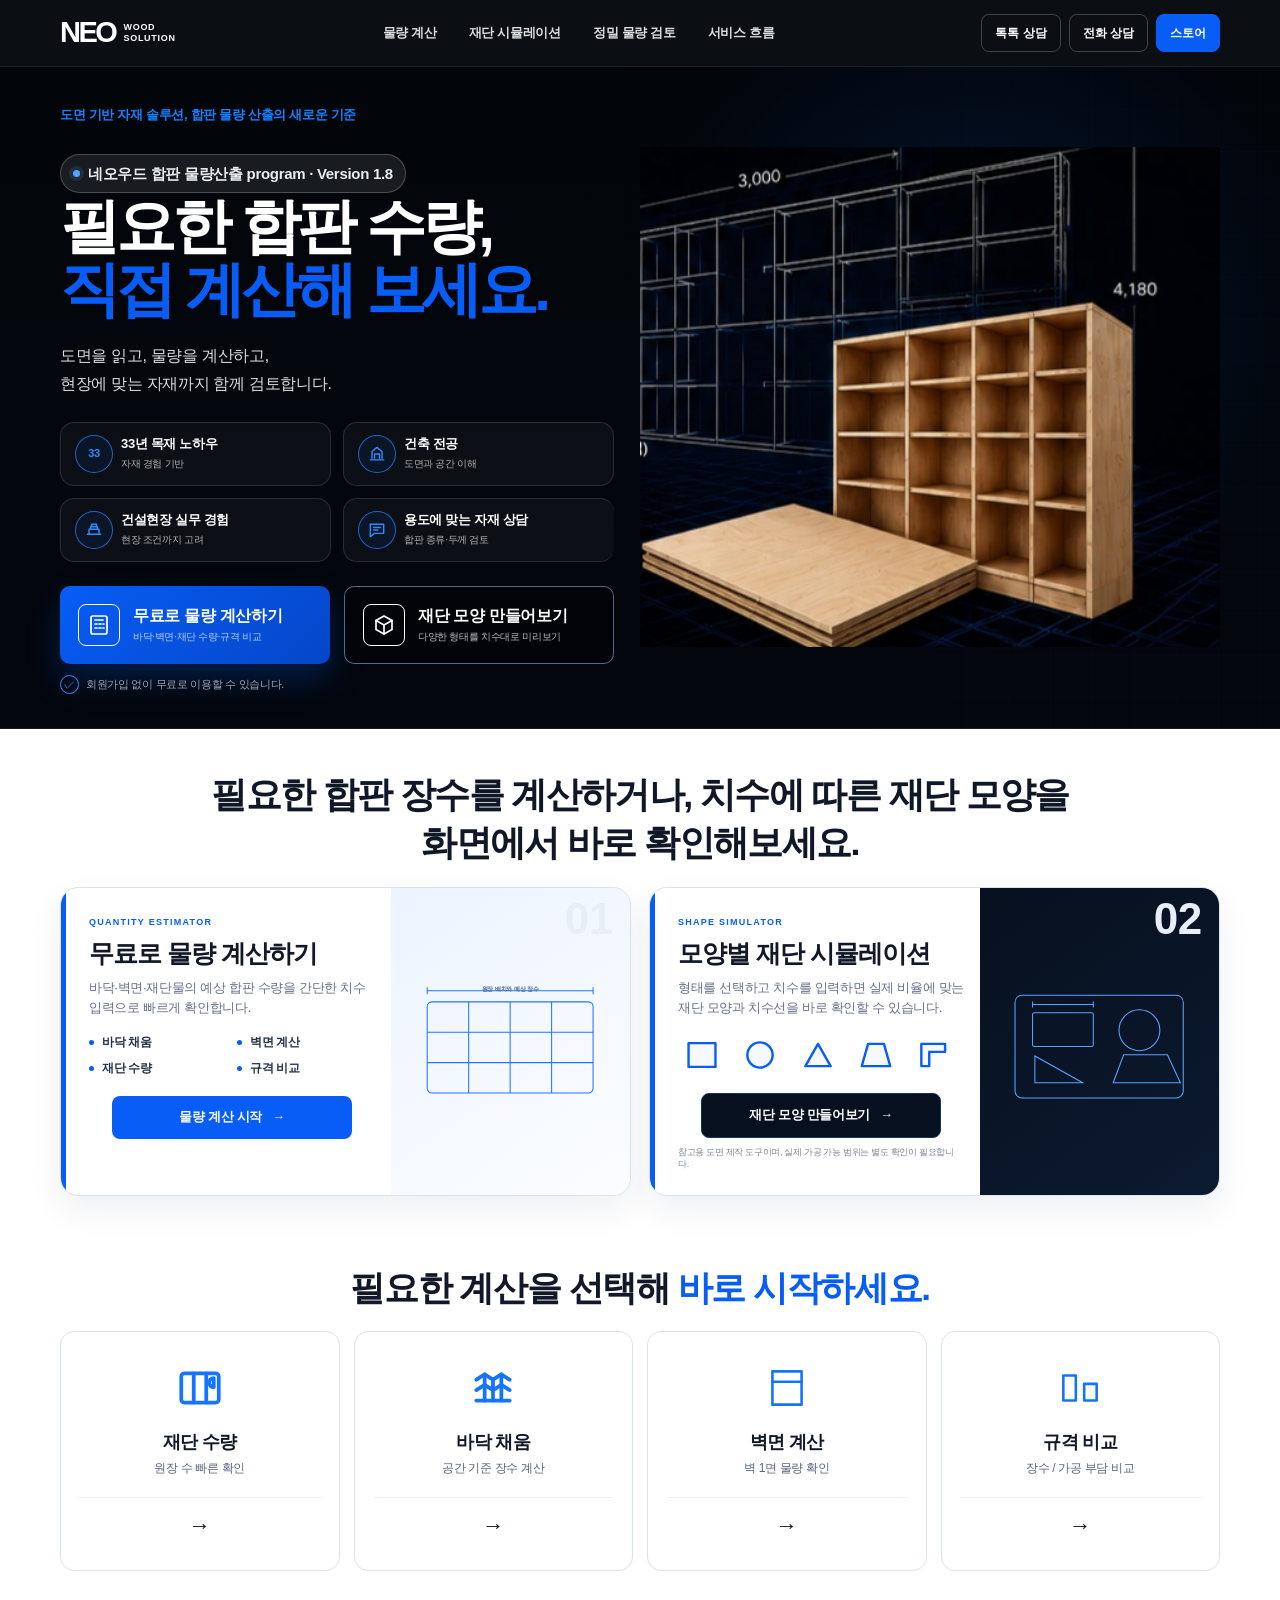
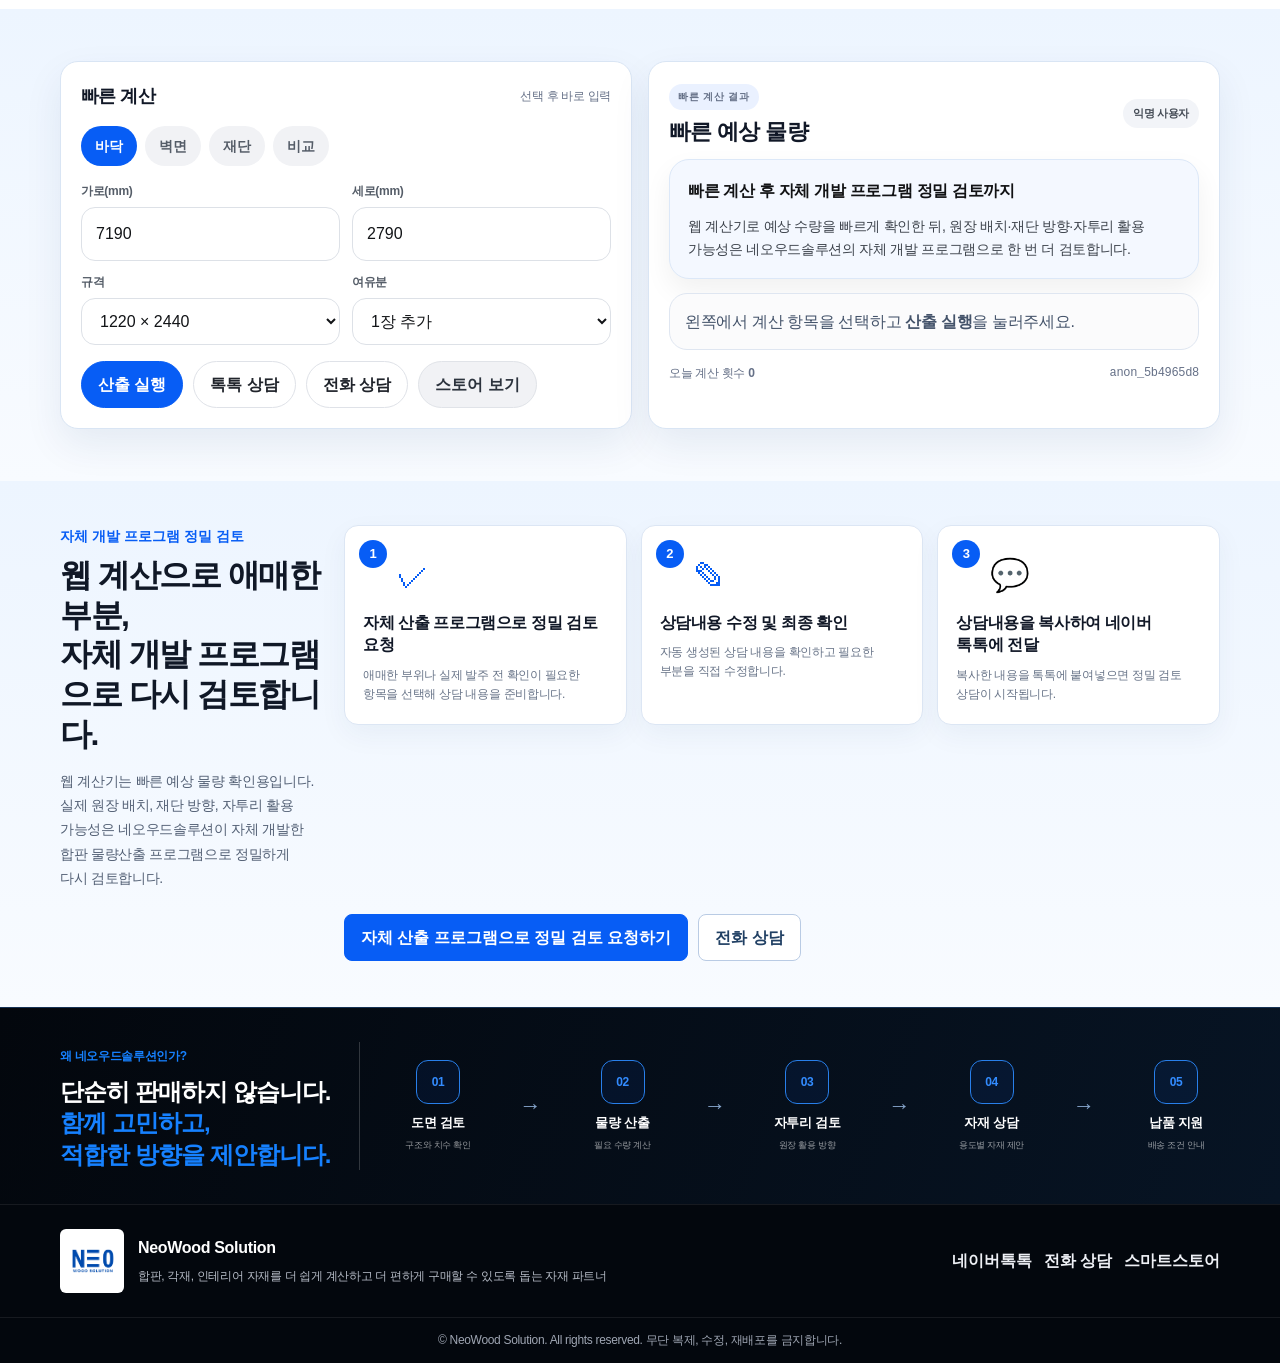
==== index.html @ 31dd9bdb "260803 09:10" ====
<!doctype html>
<html lang="ko">
<head>
  <meta charset="UTF-8" />
  <meta name="viewport" content="width=device-width, initial-scale=1.0" />
  <title>네오우드솔루션 | 합판 물량 산출기</title>
  <meta name="description" content="바닥 채움, 벽면 계산, 재단 수량, 규격 비교까지 빠르게 확인할 수 있는 네오우드솔루션 합판 물량 산출기" />
  <link rel="stylesheet" href="./styles.css" />

  <style id="neowood-text-logo-style">
    /* Header logo: image-free, crisp text wordmark */
    .site-header .brand-text-logo{
      display:inline-flex;
      align-items:center;
      gap:8px;
      flex:0 0 auto;
      min-width:max-content;
      padding:0 !important;
      border:0 !important;
      border-radius:0 !important;
      background:transparent !important;
      color:#fff;
      line-height:1;
    }
    .site-header .brand-neo{
      display:block;
      color:#fff;
      font-family:Inter,"Arial Black","Helvetica Neue",Arial,sans-serif;
      font-size:29px;
      font-weight:900;
      line-height:.88;
      letter-spacing:-.085em;
      white-space:nowrap;
    }
    .site-header .brand-words{
      display:flex;
      flex-direction:column;
      justify-content:center;
      gap:2px;
      color:#fff;
      font-family:Inter,"Helvetica Neue",Arial,sans-serif;
      font-size:9px;
      font-weight:800;
      line-height:1;
      letter-spacing:.08em;
      white-space:nowrap;
    }
    @media (max-width:760px){
      .site-header .brand-text-logo{gap:6px}
      .site-header .brand-neo{font-size:25px}
      .site-header .brand-words{font-size:7.5px;gap:2px;letter-spacing:.06em}
    }
    @media (max-width:390px){
      .site-header .brand-neo{font-size:23px}
      .site-header .brand-words{font-size:7px}
    }
  </style>
</head>
<body class="home-page">
  <header class="site-header">
    <div class="shell header-inner">
      <a class="brand-link brand-text-logo" href="#top" aria-label="네오우드솔루션">
        <span class="brand-neo" aria-hidden="true">NEO</span>
        <span class="brand-words" aria-hidden="true">
          <span>WOOD</span>
          <span>SOLUTION</span>
        </span>
      </a>

      <nav class="main-nav">
        <a href="#modes">물량 계산</a>
        <a href="./simulator.html">재단 시뮬레이션</a>
        <a href="#premium">정밀 물량 검토</a>
        <a href="#neowood-process">서비스 흐름</a>
      </nav>

      <div class="header-actions">
        <button class="btn btn-line" id="heroConsultBtn" type="button">톡톡 상담</button>
        <button class="btn btn-line" id="heroPhoneBtn" type="button">전화 상담</button>
        <button class="btn btn-fill" id="heroStoreBtn" type="button">스토어</button>
      </div>
    </div>
  </header>

  <main id="top">
    <section class="hero hero-renewal" aria-labelledby="heroTitle">
      <div class="shell hero-renewal-grid">
        <div class="hero-renewal-copy">
          <div class="hero-renewal-eyebrow">도면 기반 자재 솔루션, 합판 물량 산출의 새로운 기준</div>
          <h1 id="heroTitle">필요한 합판 수량,<br><span>직접 계산해 보세요.</span></h1>
          <p class="hero-renewal-desc">
            도면을 읽고, 물량을 계산하고,<br>
            현장에 맞는 자재까지 함께 검토합니다.
          </p>

          <div class="hero-proof-grid" aria-label="네오우드솔루션 전문성">
            <div class="hero-proof-item">
              <span class="hero-proof-icon" aria-hidden="true">33</span>
              <div><strong>33년 목재 노하우</strong><small>자재 경험 기반</small></div>
            </div>
            <div class="hero-proof-item">
              <span class="hero-proof-icon" aria-hidden="true">
                <svg viewBox="0 0 24 24" class="icon"><path d="M4 19h16M6 17V9l6-5 6 5v8M9 17v-5h6v5"/></svg>
              </span>
              <div><strong>건축 전공</strong><small>도면과 공간 이해</small></div>
            </div>
            <div class="hero-proof-item">
              <span class="hero-proof-icon" aria-hidden="true">
                <svg viewBox="0 0 24 24" class="icon"><path d="M4 17h16M6 17v-6h12v6M8 11V8h8v3M9 8V5h6v3"/></svg>
              </span>
              <div><strong>건설현장 실무 경험</strong><small>현장 조건까지 고려</small></div>
            </div>
            <div class="hero-proof-item">
              <span class="hero-proof-icon" aria-hidden="true">
                <svg viewBox="0 0 24 24" class="icon"><path d="M4 5h16v11H9l-5 4z"/><path d="M8 9h8M8 12h5"/></svg>
              </span>
              <div><strong>용도에 맞는 자재 상담</strong><small>합판 종류·두께 검토</small></div>
            </div>
          </div>

          <div class="hero-renewal-actions" aria-label="주요 서비스 바로가기">
            <a class="hero-tool-button hero-tool-button-primary" href="#modes">
              <span class="hero-tool-button-icon" aria-hidden="true">
                <svg viewBox="0 0 24 24" class="icon"><rect x="4" y="3" width="16" height="18" rx="2"/><path d="M8 7h8M8 11h2M12 11h2M16 11h1M8 15h2M12 15h2M16 15h1"/></svg>
              </span>
              <span><strong>무료로 물량 계산하기</strong><small>바닥·벽면·재단 수량·규격 비교</small></span>
            </a>
            <a class="hero-tool-button hero-tool-button-secondary" href="./simulator.html">
              <span class="hero-tool-button-icon" aria-hidden="true">
                <svg viewBox="0 0 24 24" class="icon"><path d="M12 3l8 4.5v9L12 21l-8-4.5v-9z"/><path d="M4 7.5l8 4.5 8-4.5M12 12v9"/></svg>
              </span>
              <span><strong>재단 모양 만들어보기</strong><small>다양한 형태를 치수대로 미리보기</small></span>
            </a>
          </div>
          <p class="hero-free-note">회원가입 없이 무료로 이용할 수 있습니다.</p>
        </div>

        <div class="hero-renewal-visual" aria-label="도면과 합판 자재를 표현한 비주얼">
          <img class="hero-showcase-image" src="./hero-blueprint-visual.webp" alt="수납장 도면, 합판 원장과 완성 목재 가구 이미지" />
        </div>
      </div>
    </section>

    <section id="service-entry" class="section tool-choice-section" aria-labelledby="toolChoiceTitle">
      <div class="shell">
        <div class="section-head center tool-choice-heading">
          <div class="eyebrow">START HERE</div>
          <h2 id="toolChoiceTitle">필요한 합판 장수를 계산하거나, 치수에 따른 재단 모양을 화면에서 바로 확인해보세요.</h2>
        </div>

        <div class="tool-choice-grid">
          <article class="tool-choice-card tool-choice-quantity">
            <div class="tool-choice-number">01</div>
            <div class="tool-choice-content">
              <div class="tool-choice-label">QUANTITY ESTIMATOR</div>
              <h3>무료로 물량 계산하기</h3>
              <p>바닥·벽면·재단물의 예상 합판 수량을 간단한 치수 입력으로 빠르게 확인합니다.</p>
              <div class="tool-feature-grid" aria-label="물량 계산 기능">
                <span>바닥 채움</span><span>벽면 계산</span><span>재단 수량</span><span>규격 비교</span>
              </div>
              <a class="tool-choice-link tool-choice-link-primary" href="#modes">물량 계산 시작 <span aria-hidden="true">→</span></a>
            </div>
            <div class="tool-choice-graphic quantity-graphic" aria-hidden="true">
              <svg viewBox="0 0 360 250">
                <rect x="38" y="46" width="284" height="156" rx="8"/>
                <path d="M38 98h284M38 150h284M109 46v156M180 46v156M251 46v156"/>
                <path d="M38 27h284M38 21v12M322 21v12"/>
                <text x="180" y="28" text-anchor="middle">원장 배치와 예상 장수</text>
              </svg>
            </div>
          </article>

          <article class="tool-choice-card tool-choice-simulator">
            <div class="tool-choice-number">02</div>
            <div class="tool-choice-content">
              <div class="tool-choice-label">SHAPE SIMULATOR</div>
              <h3>모양별 재단 시뮬레이션</h3>
              <p>형태를 선택하고 치수를 입력하면 실제 비율에 맞는 재단 모양과 치수선을 바로 확인할 수 있습니다.</p>
              <div class="tool-shape-row" aria-label="지원 형태">
                <span class="shape-mini shape-svg" title="직사각형"><svg viewBox="0 0 48 48" aria-hidden="true"><rect x="7" y="9" width="34" height="30" rx="0"/></svg></span>
                <span class="shape-mini shape-svg" title="원형"><svg viewBox="0 0 48 48" aria-hidden="true"><circle cx="24" cy="24" r="16"/></svg></span>
                <span class="shape-mini shape-svg" title="직각삼각형"><svg viewBox="0 0 48 48" aria-hidden="true"><path d="M8 38L24 10l16 28z"/></svg></span>
                <span class="shape-mini shape-svg" title="사다리꼴"><svg viewBox="0 0 48 48" aria-hidden="true"><path d="M14 10h20l8 28H6z"/></svg></span>
                <span class="shape-mini shape-svg" title="ㄱ자형"><svg viewBox="0 0 48 48" aria-hidden="true"><path d="M8 10h30v10H18v18H8z"/></svg></span>
              </div>
              <a class="tool-choice-link tool-choice-link-secondary" href="./simulator.html">재단 모양 만들어보기 <span aria-hidden="true">→</span></a>
              <div class="tool-choice-caution">참고용 도면 제작 도구이며, 실제 가공 가능 범위는 별도 확인이 필요합니다.</div>
            </div>
            <div class="tool-choice-graphic simulator-graphic" aria-hidden="true">
              <svg viewBox="0 0 360 250">
                <rect x="36" y="38" width="288" height="176" rx="12"/>
                <rect x="66" y="68" width="104" height="58" rx="3"/>
                <circle cx="249" cy="98" r="35"/>
                <path d="M70 188v-46l82 46zM204 188l18-48h75l22 48z"/>
                <path d="M66 54h104M66 49v10M170 49v10"/>
              </svg>
            </div>
          </article>
        </div>
      </div>
    </section>

    <section id="modes" class="section section-tight">
      <div class="shell">
        <div class="section-head center">
          <div class="eyebrow">무료 물량 계산</div>
          <h2>필요한 계산을 선택해 <span class="blue-text">바로 시작하세요.</span></h2>
        </div>

        <div class="mode-grid">
          <article class="mode-card">
            <img class="mode-photo" src="./cut.webp" alt="재단 수량 예시 사진" />
            <div class="mode-body"><div class="mode-icon"><svg viewBox="0 0 24 24" class="icon"><rect x="3" y="5" width="18" height="14" rx="1.5"/><path d="M9 5v14M15 5v14"/><path d="M18.6 7.2a2.2 2.2 0 1 0 0 4.4M18.6 7.2v4.4"/></svg></div><h3>재단 수량</h3><p>원장 수 빠른 확인</p><button class="mode-btn" type="button" data-target="cutlist">바로 계산</button></div>
          </article>
          <article class="mode-card">
            <img class="mode-photo" src="./floor.webp" alt="바닥 채움 예시 사진" />
            <div class="mode-body"><div class="mode-icon"><svg viewBox="0 0 24 24" class="icon"><path d="M4 18h16"/><path d="M4 13l4-2.5 4 2.5 4-2.5 4 2.5"/><path d="M4 8l4-2.5 4 2.5 4-2.5 4 2.5"/><path d="M8 5.5V18M12 8v10M16 5.5V18"/></svg></div><h3>바닥 채움</h3><p>공간 기준 장수 계산</p><button class="mode-btn" type="button" data-target="floor">바로 계산</button></div>
          </article>
          <article class="mode-card">
            <img class="mode-photo" src="./wall.webp" alt="벽면 계산 예시 사진" />
            <div class="mode-body"><div class="mode-icon"><svg viewBox="0 0 24 24" class="icon"><path d="M5 4h14v16H5z"/><path d="M5 9h14"/></svg></div><h3>벽면 계산</h3><p>벽 1면 물량 확인</p><button class="mode-btn" type="button" data-target="wall">바로 계산</button></div>
          </article>
          <article class="mode-card">
            <img class="mode-photo" src="./compare.webp" alt="규격 비교 예시 사진" />
            <div class="mode-body"><div class="mode-icon"><svg viewBox="0 0 24 24" class="icon"><path d="M4 18h6V6H4zM14 18h6V10h-6z"/></svg></div><h3>규격 비교</h3><p>장수 / 가공 부담 비교</p><button class="mode-btn" type="button" data-target="compare">바로 계산</button></div>
          </article>
        </div>
      </div>
    </section>

    <section id="calculator" class="section section-alt">
      <div class="shell calc-layout">
        <div class="calc-box">
          <div class="box-head"><strong>빠른 계산</strong><span>선택 후 바로 입력</span></div>

          <div class="tab-row" id="modeTabs">
            <button class="tab active" data-mode="floor" type="button">바닥</button>
            <button class="tab" data-mode="wall" type="button">벽면</button>
            <button class="tab" data-mode="cutlist" type="button">재단</button>
            <button class="tab" data-mode="compare" type="button">비교</button>
          </div>

          <div class="panel active" data-pane="floor">
            <div class="field-grid">
              <label><span>가로(mm)</span><input id="floorWidth" type="number" value="7190"></label>
              <label><span>세로(mm)</span><input id="floorHeight" type="number" value="2790"></label>
              <label><span>규격</span><select id="floorSheet"><option value="910x1820">910 × 1820</option><option value="1220x2440" selected>1220 × 2440</option></select></label>
              <label><span>여유분</span><select id="floorExtra"><option value="0">추가 안함</option><option value="1" selected>1장 추가</option><option value="2">2장 추가</option></select></label>
            </div>
          </div>

          <div class="panel" data-pane="wall">
            <div class="field-grid">
              <label><span>벽 가로(mm)</span><input id="wallWidth" type="number" value="3600"></label>
              <label><span>벽 높이(mm)</span><input id="wallHeight" type="number" value="2400"></label>
              <label><span>규격</span><select id="wallSheet"><option value="910x1820">910 × 1820</option><option value="1220x2440" selected>1220 × 2440</option></select></label>
              <label><span>여유분</span><select id="wallExtra"><option value="0" selected>추가 안함</option><option value="1">1장 추가</option><option value="2">2장 추가</option></select></label>
            </div>
          </div>

          <div class="panel" data-pane="cutlist">
            <div class="cut-helper">예시: 900 × 1800 사이즈 20개처럼 입력해 주세요.</div>
            <div id="cutPieces"></div>
            <div class="inline-action"><button class="btn btn-soft" id="addPieceBtn" type="button">재단 행 추가</button></div>
            <div class="field-grid top-gap">
              <label><span>원장 규격</span><select id="cutSheet"><option value="910x1820">910 × 1820</option><option value="1220x2440" selected>1220 × 2440</option></select></label>
              <label><span>여유분</span><select id="cutExtra"><option value="0" selected>추가 안함</option><option value="1">1장 추가</option></select></label>
            </div>
          </div>

          <div class="panel" data-pane="compare">
            <div class="compare-headline">같은 공간 기준으로 규격별 장수 차이를 빠르게 비교합니다.</div>
            <div class="field-grid">
              <label><span>가로(mm)</span><input id="cmpWidth" type="number" value="7190"></label>
              <label><span>세로(mm)</span><input id="cmpHeight" type="number" value="2790"></label>
              <label><span>비교 규격 A</span><select id="cmpA"><option value="910x1820">910 × 1820</option><option value="1220x2440" selected>1220 × 2440</option></select></label>
              <label><span>비교 규격 B</span><select id="cmpB"><option value="910x1820" selected>910 × 1820</option><option value="1220x2440">1220 × 2440</option></select></label>
            </div>
          </div>

          <div class="calc-actions">
            <button class="btn btn-fill" id="runCalcBtn" type="button">산출 실행</button>
            <button class="btn btn-line" id="consultBtn" type="button">톡톡 상담</button>
            <button class="btn btn-line" id="phoneBtn" type="button">전화 상담</button>
            <button class="btn btn-soft" id="storeBtn" type="button">스토어 보기</button>
          </div>
        </div>

        <div class="result-box">
          <div class="result-head">
            <div><div class="eyebrow small">빠른 계산 결과</div><h3>빠른 예상 물량</h3></div>
            <span class="pill" id="usageBadge">익명 사용자</span>
          </div>

          <div class="result-guide-compact">
            <strong>빠른 계산 후 자체 개발 프로그램 정밀 검토까지</strong>
            <span>웹 계산기로 예상 수량을 빠르게 확인한 뒤, 원장 배치·재단 방향·자투리 활용 가능성은 네오우드솔루션의 자체 개발 프로그램으로 한 번 더 검토합니다.</span>
          </div>

          <div id="resultArea" class="result-stack">
            <div class="notice-card">왼쪽에서 계산 항목을 선택하고 <strong>산출 실행</strong>을 눌러주세요.</div>
          </div>

          <div class="result-meta">
            <span>오늘 계산 횟수 <strong id="todayCount">0</strong></span>
            <span class="code" id="sessionShort">-</span>
          </div>
        </div>
      </div>
    </section>

    <section id="premium" class="section premium-section">
      <div class="shell precision-layout">
        <div class="precision-intro">
          <div class="eyebrow">자체 개발 프로그램 정밀 검토</div>
          <h2>웹 계산으로 애매한 부분,<br>자체 개발 프로그램으로 다시 검토합니다.</h2>
          <p>웹 계산기는 빠른 예상 물량 확인용입니다. 실제 원장 배치, 재단 방향, 자투리 활용 가능성은 네오우드솔루션이 자체 개발한 합판 물량산출 프로그램으로 정밀하게 다시 검토합니다.</p>
        </div>

        <div class="precision-steps">
          <article class="precision-step"><span class="precision-step-number">1</span><div class="precision-step-icon" aria-hidden="true">✓</div><h3>자체 산출 프로그램으로 정밀 검토 요청</h3><p>애매한 부위나 실제 발주 전 확인이 필요한 항목을 선택해 상담 내용을 준비합니다.</p></article>
          <article class="precision-step"><span class="precision-step-number">2</span><div class="precision-step-icon" aria-hidden="true">✎</div><h3>상담내용 수정 및 최종 확인</h3><p>자동 생성된 상담 내용을 확인하고 필요한 부분을 직접 수정합니다.</p></article>
          <article class="precision-step"><span class="precision-step-number">3</span><div class="precision-step-icon" aria-hidden="true">💬</div><h3>상담내용을 복사하여 네이버 톡톡에 전달</h3><p>복사한 내용을 톡톡에 붙여넣으면 정밀 검토 상담이 시작됩니다.</p></article>
        </div>

        <div class="premium-actions precision-actions">
          <button class="btn btn-fill" id="premiumConsultBtn" type="button">자체 산출 프로그램으로 정밀 검토 요청하기</button>
          <button class="btn btn-line" id="premiumPhoneBtn" type="button">전화 상담</button>
        </div>
      </div>
    </section>

    <section id="neowood-process" class="neowood-process-section">
      <div class="shell neowood-process-grid">
        <div class="process-message">
          <span>왜 네오우드솔루션인가?</span>
          <h2>단순히 판매하지 않습니다.<br><strong>함께 고민하고,<br>적합한 방향을 제안합니다.</strong></h2>
        </div>
        <div class="process-flow" aria-label="네오우드솔루션 서비스 흐름">
          <div class="process-item"><b>01</b><strong>도면 검토</strong><span>구조와 치수 확인</span></div><i>→</i>
          <div class="process-item"><b>02</b><strong>물량 산출</strong><span>필요 수량 계산</span></div><i>→</i>
          <div class="process-item"><b>03</b><strong>자투리 검토</strong><span>원장 활용 방향</span></div><i>→</i>
          <div class="process-item"><b>04</b><strong>자재 상담</strong><span>용도별 자재 제안</span></div><i>→</i>
          <div class="process-item"><b>05</b><strong>납품 지원</strong><span>배송 조건 안내</span></div>
        </div>
      </div>
    </section>
  </main>

  <footer class="site-footer">
    <div class="shell footer-inner">
      <div class="footer-brand-block">
        <img class="footer-mark" src="./logo-mark.png" alt="네오우드솔루션 로고" />
        <div>
          <div class="footer-brand">NeoWood Solution</div>
          <div class="footer-copy">합판, 각재, 인테리어 자재를 더 쉽게 계산하고 더 편하게 구매할 수 있도록 돕는 자재 파트너</div>
        </div>
      </div>
      <div class="footer-links">
        <button class="footer-link" id="footerConsultBtn" type="button">네이버톡톡</button>
        <button class="footer-link" id="footerPhoneBtn" type="button">전화 상담</button>
        <button class="footer-link" id="footerStoreBtn" type="button">스마트스토어</button>
      </div>
    </div>
    <div class="copyright">© NeoWood Solution. All rights reserved. 무단 복제, 수정, 재배포를 금지합니다.</div>
  </footer>

  <div class="copy-toast" id="copyToast" role="status" aria-live="polite"></div>
  <script src="./public-app.js"></script>
  <script id="neowood-optimizer-v1.8-inline">
(() => {
  'use strict';

  const DISPLAY_VERSION = 'Version 1.8';
  const ENGINE_VERSION = 'NEO Solution Quick Estimator v1.8.0';
  const SCRIPT_MARKER = 'neowood-optimizer-v1.8';

  let isCalculating = false;
  let bypassCalculationGuard = false;
  let currentResultId = '';
  let loaderTimers = [];
  const nativeFetch = window.fetch.bind(window);

  function getAnalyticsAnonId() {
    let id = localStorage.getItem('nw_anon_id');
    if (!id) {
      id = `anon_${crypto.randomUUID().slice(0, 8)}`;
      localStorage.setItem('nw_anon_id', id);
    }
    return id;
  }

  function getAnalyticsSessionId() {
    let id = sessionStorage.getItem('nw_session_id');
    if (!id) {
      id = `sess_${crypto.randomUUID().slice(0, 8)}`;
      sessionStorage.setItem('nw_session_id', id);
    }
    return id;
  }

  function buildAnalyticsMeta() {
    return {
      estimator_type: 'quick',
      estimator_version: '1.8.0',
      engine_name: ENGINE_VERSION,
      result_id: currentResultId || window.NEOWOOD_CURRENT_RESULT_ID || null,
      analysis_run_number: Number(window.NEOWOOD_ANALYSIS_RUN_NUMBER || sessionStorage.getItem('nw_analysis_run_count') || 0),
      page_path: window.location.pathname,
    };
  }

  function installAnalyticsBridge() {
    if (window.__NEOWOOD_ANALYTICS_BRIDGE__) return;
    window.__NEOWOOD_ANALYTICS_BRIDGE__ = true;

    window.fetch = function patchedFetch(input, init = {}) {
      try {
        const url = typeof input === 'string' ? input : input?.url || '';
        const method = String(init?.method || 'GET').toUpperCase();
        if (/\/api\/log(?:\?|$)/.test(url) && method === 'POST' && typeof init.body === 'string') {
          const body = JSON.parse(init.body);
          body.payload = body.payload && typeof body.payload === 'object' ? body.payload : {};
          body.payload.meta = {
            ...(body.payload.meta && typeof body.payload.meta === 'object' ? body.payload.meta : {}),
            ...buildAnalyticsMeta(),
          };
          init = { ...init, body: JSON.stringify(body) };
        }
      } catch (error) {
        console.warn('analytics bridge failed', error);
      }
      return nativeFetch(input, init);
    };
  }

  async function sendAnalyticsEvent(eventType, mode, payload = {}) {
    try {
      await nativeFetch('/api/log', {
        method: 'POST',
        headers: { 'content-type': 'application/json' },
        body: JSON.stringify({
          anon_id: getAnalyticsAnonId(),
          session_id: getAnalyticsSessionId(),
          event_type: eventType,
          mode,
          payload: {
            ...payload,
            meta: buildAnalyticsMeta(),
          },
          referrer: document.referrer || null,
        }),
      });
    } catch (error) {
      console.warn('analysis event log failed', error);
    }
  }

  const $ = (selector, root = document) => root.querySelector(selector);

  function injectStyles() {
    if (document.getElementById(`${SCRIPT_MARKER}-styles`)) return;

    const style = document.createElement('style');
    style.id = `${SCRIPT_MARKER}-styles`;
    style.textContent = `
      .nw-solution-version {
        display: inline-flex;
        align-items: center;
        gap: 8px;
        width: fit-content;
        margin: 12px 0 2px;
        padding: 7px 12px;
        border: 1px solid rgba(255,255,255,.22);
        border-radius: 999px;
        background: rgba(255,255,255,.09);
        color: rgba(255,255,255,.92);
        font-size: 15px;
        font-weight: 800;
        letter-spacing: -.02em;
        backdrop-filter: blur(8px);
        -webkit-backdrop-filter: blur(8px);
      }
      .nw-solution-version::before {
        content: '';
        width: 7px;
        height: 7px;
        border-radius: 50%;
        background: #50a7ff;
        box-shadow: 0 0 0 4px rgba(80,167,255,.14);
      }

      .nw-calc-overlay {
        position: fixed;
        inset: 0;
        z-index: 99999;
        display: grid;
        place-items: center;
        padding: 24px;
        background: rgba(5,16,31,.64);
        backdrop-filter: blur(9px);
        -webkit-backdrop-filter: blur(9px);
        opacity: 0;
        visibility: hidden;
        transition: opacity .2s ease, visibility .2s ease;
      }
      .nw-calc-overlay.is-visible {
        opacity: 1;
        visibility: visible;
      }

      .nw-calc-dialog {
        width: min(660px, 100%);
        padding: 26px;
        border: 1px solid rgba(255,255,255,.14);
        border-radius: 26px;
        background:
          radial-gradient(circle at 15% 10%, rgba(55,139,224,.20), transparent 32%),
          linear-gradient(145deg, #10243e 0%, #081727 100%);
        color: #fff;
        box-shadow: 0 30px 90px rgba(0,0,0,.42);
        text-align: left;
        overflow: hidden;
      }
      .nw-loader-top {
        display: flex;
        justify-content: space-between;
        align-items: flex-start;
        gap: 20px;
      }
      .nw-loader-kicker {
        margin-bottom: 7px;
        color: #77bdff;
        font-size: 11px;
        font-weight: 850;
        letter-spacing: .12em;
      }
      .nw-loader-title {
        margin: 0;
        font-size: clamp(21px, 4.8vw, 27px);
        line-height: 1.32;
        letter-spacing: -.035em;
      }
      .nw-loader-desc {
        min-height: 24px;
        margin: 8px 0 0;
        color: rgba(255,255,255,.68);
        font-size: 13px;
        line-height: 1.55;
      }
      .nw-loader-percent {
        flex: none;
        min-width: 62px;
        padding-top: 4px;
        color: #91ccff;
        font-size: 24px;
        font-weight: 900;
        text-align: right;
        font-variant-numeric: tabular-nums;
      }
      .nw-analysis-grid {
        display: grid;
        grid-template-columns: 1.1fr .9fr;
        gap: 14px;
        margin-top: 20px;
      }
      .nw-blueprint-panel,
      .nw-check-panel {
        border: 1px solid rgba(255,255,255,.11);
        border-radius: 18px;
        background: rgba(255,255,255,.045);
      }
      .nw-blueprint-panel { padding: 14px; }
      .nw-panel-label {
        color: rgba(255,255,255,.52);
        font-size: 9px;
        font-weight: 850;
        letter-spacing: .12em;
      }
      .nw-blueprint-stage {
        position: relative;
        overflow: hidden;
        height: 146px;
        margin-top: 10px;
        border: 1px solid rgba(104,181,255,.22);
        border-radius: 12px;
        background-color: #0a1c30;
        background-image:
          linear-gradient(rgba(85,159,226,.12) 1px, transparent 1px),
          linear-gradient(90deg, rgba(85,159,226,.12) 1px, transparent 1px),
          linear-gradient(rgba(85,159,226,.05) 1px, transparent 1px),
          linear-gradient(90deg, rgba(85,159,226,.05) 1px, transparent 1px);
        background-size: 24px 24px, 24px 24px, 6px 6px, 6px 6px;
      }
      .nw-sheet-visual {
        position: absolute;
        inset: 18px 28px;
        display: grid;
        grid-template-columns: repeat(4, 1fr);
        grid-template-rows: repeat(2, 1fr);
        gap: 6px;
        transform: perspective(500px) rotateX(3deg);
      }
      .nw-sheet-cell {
        position: relative;
        border: 1px solid rgba(107,183,255,.56);
        background: rgba(54,132,207,.11);
        opacity: .22;
        transform: translateY(7px) scale(.96);
        transition: opacity .28s ease, transform .32s ease, background .3s ease;
      }
      .nw-sheet-cell::after {
        content: '';
        position: absolute;
        inset: 5px;
        border: 1px solid rgba(132,199,255,.12);
      }
      .nw-sheet-cell:nth-child(7),
      .nw-sheet-cell:nth-child(8) { display: none; }
      .nw-calc-overlay[data-step="1"] .nw-sheet-cell:nth-child(-n+2),
      .nw-calc-overlay[data-step="2"] .nw-sheet-cell:nth-child(-n+4),
      .nw-calc-overlay[data-step="3"] .nw-sheet-cell,
      .nw-calc-overlay.is-complete .nw-sheet-cell {
        opacity: 1;
        transform: translateY(0) scale(1);
        background: rgba(54,132,207,.22);
      }
      .nw-calc-overlay.is-complete .nw-sheet-cell {
        border-color: rgba(94,215,159,.72);
        background: rgba(37,177,113,.15);
      }
      .nw-scan-line {
        position: absolute;
        left: 0;
        right: 0;
        top: -8px;
        height: 2px;
        background: linear-gradient(90deg, transparent, #5bb9ff 20%, #b1e0ff 50%, #5bb9ff 80%, transparent);
        box-shadow: 0 0 16px rgba(91,185,255,.9);
        animation: nw-scan 1.45s ease-in-out infinite;
      }
      .nw-calc-overlay.is-complete .nw-scan-line { animation-play-state: paused; opacity: 0; }
      .nw-dimension-x,
      .nw-dimension-y {
        position: absolute;
        color: rgba(174,219,255,.72);
        font-size: 9px;
        font-weight: 750;
        font-family: ui-monospace, SFMono-Regular, Menlo, Consolas, monospace;
      }
      .nw-dimension-x { left: 50%; top: 5px; transform: translateX(-50%); }
      .nw-dimension-y { left: 4px; top: 50%; transform: translateY(-50%) rotate(-90deg); }
      .nw-input-facts {
        display: grid;
        grid-template-columns: repeat(3, minmax(0,1fr));
        gap: 7px;
        margin-top: 10px;
      }
      .nw-input-fact {
        min-width: 0;
        padding: 8px 9px;
        border: 1px solid rgba(255,255,255,.08);
        border-radius: 10px;
        background: rgba(255,255,255,.035);
      }
      .nw-input-fact span {
        display: block;
        color: rgba(255,255,255,.42);
        font-size: 8.5px;
        font-weight: 750;
      }
      .nw-input-fact strong {
        display: block;
        overflow: hidden;
        margin-top: 4px;
        color: rgba(255,255,255,.9);
        font-size: 11px;
        font-weight: 800;
        text-overflow: ellipsis;
        white-space: nowrap;
      }
      .nw-check-panel { padding: 14px; }
      .nw-check-list {
        display: grid;
        gap: 9px;
        margin-top: 10px;
      }
      .nw-check-item {
        display: grid;
        grid-template-columns: 28px 1fr;
        align-items: center;
        gap: 9px;
        min-height: 47px;
        padding: 8px 10px;
        border: 1px solid rgba(255,255,255,.07);
        border-radius: 12px;
        background: rgba(255,255,255,.025);
        transition: border-color .25s ease, background .25s ease, transform .25s ease;
      }
      .nw-check-icon {
        display: grid;
        place-items: center;
        width: 27px;
        height: 27px;
        border: 1px solid rgba(255,255,255,.18);
        border-radius: 50%;
        color: rgba(255,255,255,.35);
        font-size: 12px;
        font-weight: 900;
        transition: .25s ease;
      }
      .nw-check-copy strong {
        display: block;
        color: rgba(255,255,255,.78);
        font-size: 11.5px;
        line-height: 1.35;
      }
      .nw-check-copy span {
        display: block;
        margin-top: 2px;
        color: rgba(255,255,255,.38);
        font-size: 9.5px;
        line-height: 1.35;
      }
      .nw-calc-overlay[data-step="1"] .nw-check-item:nth-child(1),
      .nw-calc-overlay[data-step="2"] .nw-check-item:nth-child(2),
      .nw-calc-overlay[data-step="3"] .nw-check-item:nth-child(3) {
        border-color: rgba(98,182,255,.45);
        background: rgba(50,137,221,.12);
        transform: translateX(2px);
      }
      .nw-calc-overlay[data-step="2"] .nw-check-item:nth-child(1),
      .nw-calc-overlay[data-step="3"] .nw-check-item:nth-child(-n+2),
      .nw-calc-overlay.is-complete .nw-check-item {
        border-color: rgba(73,203,143,.27);
        background: rgba(34,156,104,.08);
      }
      .nw-calc-overlay[data-step="2"] .nw-check-item:nth-child(1) .nw-check-icon,
      .nw-calc-overlay[data-step="3"] .nw-check-item:nth-child(-n+2) .nw-check-icon,
      .nw-calc-overlay.is-complete .nw-check-icon {
        border-color: rgba(73,203,143,.58);
        background: rgba(32,170,108,.20);
        color: #79e0aa;
      }
      .nw-calc-overlay[data-step="2"] .nw-check-item:nth-child(1) .nw-check-icon::before,
      .nw-calc-overlay[data-step="3"] .nw-check-item:nth-child(-n+2) .nw-check-icon::before,
      .nw-calc-overlay.is-complete .nw-check-icon::before { content: '✓'; }
      .nw-calc-overlay[data-step="2"] .nw-check-item:nth-child(1) .nw-check-icon,
      .nw-calc-overlay[data-step="3"] .nw-check-item:nth-child(-n+2) .nw-check-icon,
      .nw-calc-overlay.is-complete .nw-check-icon { font-size: 0; }
      .nw-calc-overlay[data-step="2"] .nw-check-item:nth-child(1) .nw-check-icon::before,
      .nw-calc-overlay[data-step="3"] .nw-check-item:nth-child(-n+2) .nw-check-icon::before,
      .nw-calc-overlay.is-complete .nw-check-icon::before { font-size: 13px; }
      .nw-loader-progress {
        position: relative;
        overflow: hidden;
        height: 6px;
        margin-top: 17px;
        border-radius: 999px;
        background: rgba(255,255,255,.1);
      }
      .nw-loader-progress > span {
        display: block;
        width: 18%;
        height: 100%;
        border-radius: inherit;
        background: linear-gradient(90deg, #3d91e5, #83c6ff);
        box-shadow: 0 0 16px rgba(83,171,248,.38);
        transition: width .48s cubic-bezier(.2,.8,.2,1);
      }
      .nw-calc-overlay[data-step="2"] .nw-loader-progress > span { width: 48%; }
      .nw-calc-overlay[data-step="3"] .nw-loader-progress > span { width: 78%; }
      .nw-calc-overlay.is-complete .nw-loader-progress > span { width: 100%; background: linear-gradient(90deg,#31a96d,#71dca8); }
      .nw-loader-foot {
        display: flex;
        justify-content: space-between;
        align-items: center;
        gap: 14px;
        margin-top: 10px;
        color: rgba(255,255,255,.38);
        font-size: 9.5px;
      }
      .nw-loader-result-id {
        color: #8dccff;
        font-family: ui-monospace, SFMono-Regular, Menlo, Consolas, monospace;
        opacity: 0;
        transform: translateY(3px);
        transition: .25s ease;
      }
      .nw-calc-overlay.is-complete .nw-loader-result-id { opacity: 1; transform: translateY(0); }

      .quick-result-card .result-title-row {
        align-items: flex-start;
        gap: 18px;
      }
      .nw-result-identity {
        flex: none;
        display: flex;
        flex-direction: column;
        align-items: flex-end;
        gap: 6px;
        max-width: 290px;
        text-align: right;
      }
      .nw-result-identity .result-reference {
        margin: 0 0 1px;
      }
      .nw-result-engine {
        color: #173d64;
        font-size: 12px;
        font-weight: 850;
        letter-spacing: .015em;
        line-height: 1.35;
      }
      .nw-result-id {
        display: inline-flex;
        align-items: center;
        padding: 5px 9px;
        border: 1px solid #cfe0ef;
        border-radius: 999px;
        background: #eef6fd;
        color: #17588f;
        font-size: 10.5px;
        font-weight: 850;
        line-height: 1.2;
        font-family: ui-monospace, SFMono-Regular, Menlo, Consolas, monospace;
      }


      .nw-proof-gallery {
        margin-top: 18px;
        padding: 16px;
        border: 1px solid #dfe7ef;
        border-radius: 18px;
        background: #f8fbfe;
      }
      .nw-proof-gallery-head {
        margin-bottom: 10px;
        color: #173d64;
        font-size: 12px;
        font-weight: 850;
        letter-spacing: .02em;
      }
      .nw-proof-gallery-grid {
        display: grid;
        grid-template-columns: repeat(2, minmax(0, 1fr));
        gap: 12px;
      }
      .nw-proof-shot {
        margin: 0;
        overflow: hidden;
        border: 1px solid #d7e4f0;
        border-radius: 14px;
        background: #fff;
      }
      .nw-proof-shot img {
        display: block;
        width: 100%;
        height: auto;
      }
      .nw-proof-shot figcaption {
        padding: 9px 10px 10px;
        color: #35516f;
        font-size: 11px;
        font-weight: 700;
        line-height: 1.4;
      }
      .nw-quick-estimate-label {
        margin-top: 3px;
        color: #55728e;
        font-size: 10.5px;
        font-weight: 800;
        letter-spacing: .06em;
        text-transform: uppercase;
      }
      .nw-review-proof {
        margin: 14px 0 0;
        border: 1px solid #d8e5f1;
        border-radius: 16px;
        background: #f8fbfe;
        overflow: hidden;
      }
      .nw-review-proof-grid {
        display: grid;
        grid-template-columns: repeat(2, minmax(0, 1fr));
        gap: 0;
      }
      .nw-review-proof-item {
        border-right: 1px solid #e2ebf3;
      }
      .nw-review-proof-item:last-child { border-right: 0; }
      .nw-review-proof-item img {
        display: block;
        width: 100%;
        height: auto;
      }
      .nw-review-proof-item span {
        display: block;
        padding: 8px 10px 10px;
        color: #35516f;
        font-size: 11px;
        font-weight: 700;
        line-height: 1.35;
      }

      body.nw-calculating { overflow: hidden; }
      #runCalcBtn[aria-busy="true"] { cursor: wait; }

      @keyframes nw-spin { to { transform: rotate(360deg); } }
      @keyframes nw-spin-reverse { to { transform: rotate(-360deg); } }
      @keyframes nw-scan { 0% { top:-6px; opacity:.1; } 15% { opacity:1; } 85% { opacity:1; } 100% { top:calc(100% + 6px); opacity:.1; } }

      @media (max-width: 560px) {
        .nw-calc-dialog { padding: 20px; border-radius: 20px; }
        .nw-loader-top { gap: 12px; }
        .nw-analysis-grid { grid-template-columns: 1fr; }
        .nw-blueprint-stage { height: 120px; }
        .nw-input-facts { grid-template-columns: 1fr 1fr 1fr; }
        .nw-loader-percent { font-size: 21px; }
        .quick-result-card .result-title-row { display: block; }
        .nw-result-identity {
          align-items: flex-start;
          max-width: none;
          margin-top: 12px;
          text-align: left;
        }
        .nw-solution-version { font-size: 13px; }
        .nw-proof-gallery-grid,
        .nw-review-proof-grid { grid-template-columns: 1fr; }
      }

      @media (prefers-reduced-motion: reduce) {
        .nw-scan-line { animation-duration: 2.4s; }
        .nw-calc-overlay,
        .nw-loader-progress > span,
        .nw-sheet-cell,
        .nw-check-item { transition-duration: .01ms; }
      }
    `;
    document.head.appendChild(style);
  }

  function addVersionBadge() {
    if ($('.nw-solution-version')) return;

    const target = $('.hero-renewal-eyebrow') || $('.hero-eyebrow') || $('#heroTitle');
    if (!target) return;

    const badge = document.createElement('div');
    badge.className = 'nw-solution-version';
    badge.textContent = `네오우드 합판 물량산출 program · ${DISPLAY_VERSION}`;
    target.insertAdjacentElement('afterend', badge);
  }

  function createLoader() {
    let overlay = $('#nwCalcOverlay');
    if (overlay) return overlay;

    overlay = document.createElement('div');
    overlay.id = 'nwCalcOverlay';
    overlay.className = 'nw-calc-overlay';
    overlay.dataset.step = '1';
    overlay.setAttribute('role', 'dialog');
    overlay.setAttribute('aria-modal', 'true');
    overlay.setAttribute('aria-labelledby', 'nwLoaderTitle');
    overlay.setAttribute('aria-describedby', 'nwLoaderDesc');
    overlay.innerHTML = `
      <div class="nw-calc-dialog">
        <div class="nw-loader-top">
          <div>
            <div class="nw-loader-kicker">NEO SOLUTION QUICK ESTIMATOR</div>
            <h2 class="nw-loader-title" id="nwLoaderTitle">입력 조건을 확인하고 있습니다.</h2>
            <p class="nw-loader-desc" id="nwLoaderDesc">입력하신 치수와 선택한 원장 규격을 검토합니다.</p>
          </div>
          <div class="nw-loader-percent" id="nwLoaderPercent">18%</div>
        </div>

        <div class="nw-analysis-grid">
          <div class="nw-blueprint-panel">
            <div class="nw-panel-label">INPUT CONDITION VISUALIZATION</div>
            <div class="nw-blueprint-stage" aria-hidden="true">
              <div class="nw-dimension-x" id="nwDimensionX">-</div>
              <div class="nw-dimension-y" id="nwDimensionY">-</div>
              <div class="nw-sheet-visual">
                <i class="nw-sheet-cell"></i><i class="nw-sheet-cell"></i><i class="nw-sheet-cell"></i>
                <i class="nw-sheet-cell"></i><i class="nw-sheet-cell"></i><i class="nw-sheet-cell"></i>
                <i class="nw-sheet-cell"></i><i class="nw-sheet-cell"></i>
              </div>
              <div class="nw-scan-line"></div>
            </div>
            <div class="nw-input-facts">
              <div class="nw-input-fact"><span>계산 유형</span><strong id="nwFactMode">-</strong></div>
              <div class="nw-input-fact"><span>입력 조건</span><strong id="nwFactSize">-</strong></div>
              <div class="nw-input-fact"><span>원장 / 조건</span><strong id="nwFactSheet">-</strong></div>
            </div>
          </div>

          <div class="nw-check-panel">
            <div class="nw-panel-label">ANALYSIS STATUS</div>
            <div class="nw-check-list">
              <div class="nw-check-item">
                <div class="nw-check-icon">1</div>
                <div class="nw-check-copy"><strong>입력 조건 확인</strong><span>치수와 계산 유형을 확인합니다.</span></div>
              </div>
              <div class="nw-check-item">
                <div class="nw-check-icon">2</div>
                <div class="nw-check-copy"><strong>공간 면적·원장 규격 계산</strong><span>선택한 원장 규격 기준값을 계산합니다.</span></div>
              </div>
              <div class="nw-check-item">
                <div class="nw-check-icon">3</div>
                <div class="nw-check-copy"><strong>면적 기준 예상 수량 정리</strong><span>빠른 예상 물량 결과를 생성합니다.</span></div>
              </div>
            </div>
          </div>
        </div>

        <div class="nw-loader-progress" aria-hidden="true"><span></span></div>
        <div class="nw-loader-foot">
          <span id="nwLoaderTimingNote">첫 분석은 입력 조건을 순서대로 확인합니다.</span>
          <span class="nw-loader-result-id" id="nwLoaderResultId"></span>
        </div>
      </div>
    `;
    document.body.appendChild(overlay);
    return overlay;
  }

  function clearLoaderTimers() {
    loaderTimers.forEach(clearTimeout);
    loaderTimers = [];
  }


  function valueOf(id) {
    const el = document.getElementById(id);
    return el ? String(el.value || '').trim() : '';
  }

  function selectedText(id) {
    const el = document.getElementById(id);
    if (!el) return '';
    return el.options?.[el.selectedIndex]?.text?.trim() || String(el.value || '').trim();
  }

  function formattedNumber(value) {
    const number = Number(value);
    return Number.isFinite(number) ? number.toLocaleString('ko-KR') : value || '-';
  }

  function getCalculationSnapshot() {
    const mode = $('.tab.active')?.dataset.mode || $('.panel.active')?.dataset.pane || 'floor';
    const labels = { floor: '바닥 채움', wall: '벽면 계산', cutlist: '재단 수량', compare: '규격 비교' };
    let size = '-';
    let sheet = '-';
    let dimX = '-';
    let dimY = '-';

    if (mode === 'floor') {
      const w = valueOf('floorWidth');
      const h = valueOf('floorHeight');
      size = `${formattedNumber(w)} × ${formattedNumber(h)} mm`;
      sheet = `${selectedText('floorSheet')} · ${selectedText('floorExtra')}`;
      dimX = `${formattedNumber(w)} mm`;
      dimY = `${formattedNumber(h)} mm`;
    } else if (mode === 'wall') {
      const w = valueOf('wallWidth');
      const h = valueOf('wallHeight');
      size = `${formattedNumber(w)} × ${formattedNumber(h)} mm`;
      sheet = `${selectedText('wallSheet')} · ${selectedText('wallExtra')}`;
      dimX = `${formattedNumber(w)} mm`;
      dimY = `${formattedNumber(h)} mm`;
    } else if (mode === 'compare') {
      const w = valueOf('cmpWidth');
      const h = valueOf('cmpHeight');
      size = `${formattedNumber(w)} × ${formattedNumber(h)} mm`;
      sheet = `${selectedText('cmpA')} / ${selectedText('cmpB')}`;
      dimX = `${formattedNumber(w)} mm`;
      dimY = `${formattedNumber(h)} mm`;
    } else {
      const numberInputs = Array.from(document.querySelectorAll('#cutPieces input[type="number"]'));
      const rowCount = Math.max(1, Math.ceil(numberInputs.length / 3));
      size = `재단 항목 ${rowCount}종`;
      sheet = `${selectedText('cutSheet')} · ${selectedText('cutExtra')}`;
      dimX = 'CUT LIST';
      dimY = `${rowCount} ITEMS`;
    }

    return { mode, label: labels[mode] || mode, size, sheet, dimX, dimY };
  }

  function applySnapshot(snapshot) {
    const overlay = createLoader();
    $('#nwFactMode', overlay).textContent = snapshot.label;
    $('#nwFactSize', overlay).textContent = snapshot.size;
    $('#nwFactSheet', overlay).textContent = snapshot.sheet;
    $('#nwDimensionX', overlay).textContent = snapshot.dimX;
    $('#nwDimensionY', overlay).textContent = snapshot.dimY;
  }

  function setLoaderStep(step, title, description, percent) {
    const overlay = createLoader();
    overlay.dataset.step = String(step);
    $('#nwLoaderTitle', overlay).textContent = title;
    $('#nwLoaderDesc', overlay).textContent = description;
    if (percent != null) $('#nwLoaderPercent', overlay).textContent = `${percent}%`;
  }

  function showLoader(isFirstRun) {
    const overlay = createLoader();
    overlay.classList.remove('is-complete');
    overlay.dataset.step = '1';
    $('#nwLoaderResultId', overlay).textContent = '';
    $('#nwLoaderTimingNote', overlay).textContent = isFirstRun
      ? '첫 분석은 입력 조건을 순서대로 확인합니다.'
      : '재분석은 핵심 조건을 빠르게 다시 확인합니다.';
    applySnapshot(getCalculationSnapshot());
    setLoaderStep(1, '입력 조건을 확인하고 있습니다.', '입력하신 치수와 선택한 원장 규격을 검토합니다.', 18);
    document.body.classList.add('nw-calculating');
    requestAnimationFrame(() => overlay.classList.add('is-visible'));
  }

  function completeLoader() {
    const overlay = createLoader();
    overlay.classList.add('is-complete');
    $('#nwLoaderTitle', overlay).textContent = '예상 물량 산출이 완료되었습니다.';
    $('#nwLoaderDesc', overlay).textContent = '계산 결과와 자체 개발 프로그램 기반 정밀 검토 안내를 불러옵니다.';
    $('#nwLoaderPercent', overlay).textContent = '100%';
    $('#nwLoaderResultId', overlay).textContent = currentResultId ? `Result ID · ${currentResultId}` : '';
  }

  function hideLoader() {
    const overlay = createLoader();
    overlay.classList.remove('is-visible', 'is-complete');
    document.body.classList.remove('nw-calculating');
  }

  function localDateCode() {
    const now = new Date();
    const yy = String(now.getFullYear()).slice(-2);
    const mm = String(now.getMonth() + 1).padStart(2, '0');
    const dd = String(now.getDate()).padStart(2, '0');
    return `${yy}${mm}${dd}`;
  }

  function generateResultId() {
    const dateCode = localDateCode();
    const key = `nw_result_sequence_${dateCode}`;
    let sequence = Number(localStorage.getItem(key) || '0') + 1;
    if (!Number.isFinite(sequence) || sequence > 9999) sequence = 1;
    localStorage.setItem(key, String(sequence));
    return `NWP-${dateCode}-${String(sequence).padStart(4, '0')}`;
  }

  function embedResultIdentity() {
    const card = $('.quick-result-card');
    const titleRow = $('.result-title-row', card || document);
    if (!card || !titleRow || !currentResultId) return;

    $('.nw-result-system', card)?.remove();
    $('.nw-result-identity', titleRow)?.remove();

    const identity = document.createElement('div');
    identity.className = 'nw-result-identity';

    const reference = $('.result-reference', titleRow);
    if (reference) identity.appendChild(reference);

    identity.insertAdjacentHTML('beforeend', `
      <div class="nw-result-engine">${ENGINE_VERSION}</div>
      <div class="nw-quick-estimate-label">WEB QUICK ESTIMATE</div>
      <div class="nw-result-id">Result ID: ${currentResultId}</div>
    `);
    titleRow.appendChild(identity);
  }

  function addResultIdToPreview() {
    const preview = $('#consultationPreview');
    if (!preview || !currentResultId) return;

    const resultLine = `결과번호: ${currentResultId}`;
    const lines = preview.value.split('\n').filter(line => !line.startsWith('결과번호: NWP-'));
    const headingIndex = lines.findIndex(line => line.includes('[네오우드솔루션 물량 검토 요청]'));

    if (headingIndex >= 0) lines.splice(headingIndex + 1, 0, resultLine);
    else lines.unshift(resultLine, '');

    preview.value = lines.join('\n');
  }

  function wrapConsultationMessage() {
    if (typeof window.buildConsultationMessage !== 'function') return;
    if (window.buildConsultationMessage.__nwVersionWrapped) return;

    const original = window.buildConsultationMessage;
    const wrapped = function (...args) {
      const message = original.apply(this, args);
      if (!message || !currentResultId) return message;
      if (message.includes(`결과번호: ${currentResultId}`)) return message;

      const lines = message.split('\n');
      const headingIndex = lines.findIndex(line => line.includes('[네오우드솔루션 물량 검토 요청]'));
      const resultLine = `결과번호: ${currentResultId}`;
      if (headingIndex >= 0) lines.splice(headingIndex + 1, 0, resultLine);
      else lines.unshift(resultLine, '');
      return lines.join('\n');
    };
    wrapped.__nwVersionWrapped = true;
    window.buildConsultationMessage = wrapped;
  }


  function enhanceRenderedReviewCard() {
    const reviewCard = $('.review-card');
    if (!reviewCard) return;

    const eyebrow = $('.review-eyebrow', reviewCard);
    if (eyebrow) eyebrow.textContent = '자체 개발 프로그램 정밀 검토';

    const title = $('.review-main-title', reviewCard);
    if (title) title.textContent = '자체 산출 프로그램으로 한 번 더 검토';

    const intro = $('.review-head p', reviewCard);
    if (intro) intro.textContent = '웹 계산기로 빠르게 확인한 뒤, 네오우드솔루션이 자체 개발한 합판 물량산출 프로그램으로 원장 배치·재단 방향·자투리 활용 가능성을 정밀하게 다시 검토합니다.';

    const note = $('.result-note');
    if (note) note.textContent = '길고 좁은 부재, 장척 부재, 여러 재단 규격, 복합 공간은 실제 원장 배치에 따라 필요 수량이 달라질 수 있습니다. 애매한 경우에는 자체 산출 프로그램 기반 정밀 검토를 요청해 주세요.';

    const step1 = $('#reviewStep1Title');
    if (step1) step1.textContent = '자체 산출 프로그램으로 정밀 검토를 요청해보세요';
    const step1Desc = step1?.closest('.review-step')?.querySelector('.review-step-desc');
    if (step1Desc) step1Desc.textContent = '검토받고 싶은 항목을 선택하면 상담 내용을 자동으로 준비합니다.';

    const submitBtn = $('#copyTalkBtn');
    if (submitBtn) submitBtn.textContent = '자체 산출 프로그램으로 정밀 검토 요청하기';

    if (!$('.nw-review-proof', reviewCard)) {
      const proof = document.createElement('div');
      proof.className = 'nw-review-proof';
      proof.innerHTML = `
        <div class="nw-proof-gallery-head" style="padding:12px 12px 0;">자체 개발 프로그램 예시 화면</div>
        <div class="nw-review-proof-grid">
          <div class="nw-review-proof-item">
            <img src="[data-uri]" alt="네오우드 자체 개발 프로그램 바닥 배치도와 원장배치도 예시">
            <span>바닥 배치도 · 원장배치도 예시</span>
          </div>
          <div class="nw-review-proof-item">
            <img src="[data-uri]" alt="네오우드 자체 개발 프로그램 재단 배치 예시">
            <span>재단 배치 예시</span>
          </div>
        </div>
      `;
      intro?.insertAdjacentElement('afterend', proof);
    }
  }

  function finalizeRenderedResult() {
    embedResultIdentity();
    addResultIdToPreview();
    enhanceRenderedReviewCard();
  }

  function preserveResultIdDuringReviewEdits() {
    document.addEventListener('change', (event) => {
      if (event.target?.matches?.('.review-check, #shippingAddress')) {
        setTimeout(addResultIdToPreview, 0);
      }
    });

    document.addEventListener('input', (event) => {
      if (event.target?.id === 'shippingAddress') {
        setTimeout(addResultIdToPreview, 0);
      }
    });
  }

  function observeResults() {
    const resultArea = $('#resultArea');
    if (!resultArea) return;

    const observer = new MutationObserver(() => {
      if ($('.quick-result-card', resultArea)) {
        requestAnimationFrame(finalizeRenderedResult);
      }
    });
    observer.observe(resultArea, { childList: true, subtree: true });
  }

  function startCalculationSequence(button) {
    if (isCalculating) return;
    isCalculating = true;
    clearLoaderTimers();

    const previousRuns = Number(sessionStorage.getItem('nw_analysis_run_count') || '0');
    const isFirstRun = previousRuns === 0;
    const timing = isFirstRun
      ? { step2: 850, step3: 1850, complete: 2950, close: 3600 }
      : { step2: 500, step3: 1050, complete: 1650, close: 2200 };

    const runNumber = previousRuns + 1;
    const analyticsSnapshot = getCalculationSnapshot();
    window.NEOWOOD_ANALYSIS_RUN_NUMBER = runNumber;
    sendAnalyticsEvent('analysis_start', analyticsSnapshot.mode, {
      first_run: isFirstRun,
      expected_duration_ms: timing.close,
      input_snapshot: {
        label: analyticsSnapshot.label,
        size: analyticsSnapshot.size,
        sheet: analyticsSnapshot.sheet,
      },
    });

    showLoader(isFirstRun);
    button.setAttribute('aria-busy', 'true');
    button.disabled = true;

    loaderTimers.push(setTimeout(() => {
      setLoaderStep(2, '공간 면적과 원장 규격을 계산하고 있습니다.', '빠른 예상 물량 산출을 위한 기준값을 정리합니다.', 48);
    }, timing.step2));

    loaderTimers.push(setTimeout(() => {
      setLoaderStep(3, '면적 기준 예상 수량을 정리하고 있습니다.', '입력 조건을 반영해 빠른 예상 결과를 준비합니다.', 78);
    }, timing.step3));

    loaderTimers.push(setTimeout(() => {
      currentResultId = generateResultId();
      window.NEOWOOD_CURRENT_RESULT_ID = currentResultId;

      bypassCalculationGuard = true;
      button.disabled = false;
      button.click();
      bypassCalculationGuard = false;

      sessionStorage.setItem('nw_analysis_run_count', String(previousRuns + 1));
      completeLoader();
    }, timing.complete));

    loaderTimers.push(setTimeout(() => {
      hideLoader();
      button.removeAttribute('aria-busy');
      button.disabled = false;
      isCalculating = false;
      finalizeRenderedResult();
      $('.result-box')?.scrollIntoView({ behavior: 'smooth', block: 'start' });
    }, timing.close));
  }

  function interceptCalculation() {
    const button = $('#runCalcBtn');
    if (!button) return;

    button.addEventListener('click', (event) => {
      if (bypassCalculationGuard) return;
      event.preventDefault();
      event.stopImmediatePropagation();
      startCalculationSequence(button);
    }, true);
  }

  installAnalyticsBridge();

  function init() {
    injectStyles();
    addVersionBadge();
    createLoader();
    wrapConsultationMessage();
    preserveResultIdDuringReviewEdits();
    observeResults();
    interceptCalculation();
  }

  if (document.readyState === 'loading') {
    document.addEventListener('DOMContentLoaded', init);
  } else {
    init();
  }
})();

  </script>
</body>
</html>
---- styles.css ----
:root{
  --bg:#f4f7fb;
  --surface:#ffffff;
  --surface-soft:#f7f9fc;
  --line:#dfe6f1;
  --line-strong:#c9d5e7;
  --text:#111b2e;
  --muted:#657087;
  --accent:#075df5;
  --accent-soft:#eaf1ff;
  --header:rgba(6,10,18,.94);
  --shadow:0 18px 42px rgba(11,31,67,.08);
  --wrap:1180px;
  --radius-xl:26px;
  --radius-lg:20px;
  --radius-md:16px;
}
*{box-sizing:border-box}
html{scroll-behavior:smooth}
body{
  margin:0;
  background:linear-gradient(180deg,#fafcf9 0%,#f1f6f2 100%);
  color:var(--text);
  font-family:-apple-system,BlinkMacSystemFont,"Apple SD Gothic Neo","Pretendard","Noto Sans KR",sans-serif;
  line-height:1.58;
  letter-spacing:-.02em;
}
a{text-decoration:none;color:inherit}
button,input,select{font:inherit}
button{cursor:pointer}
.shell{width:min(var(--wrap), calc(100% - 36px));margin:0 auto}
.site-header{
  position:sticky;top:0;z-index:20;
  background:var(--header);
  backdrop-filter:blur(14px);
  border-bottom:1px solid rgba(230,231,235,.92);
}
.header-inner{display:flex;align-items:center;justify-content:space-between;gap:18px;padding:12px 0}
.brand-link{display:flex;align-items:center}
.brand-logo{height:44px;width:auto;display:block;object-fit:contain}
.main-nav{display:flex;gap:18px;font-size:13px;color:#4f5661}
.header-actions{display:flex;gap:8px;flex-wrap:wrap}
.btn{
  display:inline-flex;align-items:center;justify-content:center;
  min-height:42px;padding:10px 16px;border-radius:999px;font-weight:700;
  border:1px solid transparent;transition:.15s ease;cursor:pointer;white-space:nowrap;
}
.btn:hover{transform:translateY(-1px)}
.btn-lg{min-height:46px;padding:11px 18px}
.btn-fill{background:#234f40;color:#fff}
.btn-fill:hover{background:#193d31}
.btn-line{background:#fff;color:#20242b;border-color:#dfe2e8}
.btn-line.light{background:transparent;color:#fff;border-color:rgba(255,255,255,.24)}
.btn-soft{background:#f1f2f5;color:#2c333d;border-color:#e0e3e8}

.hero{padding:34px 0 18px}
.hero-grid{display:grid;grid-template-columns:1.02fr .98fr;gap:18px;align-items:start}
.hero-copy,.strength-panel,.guide-teaser,.calc-box,.result-box,.mode-card,.premium-card,.premium-left,.premium-right{
  background:rgba(255,255,255,.9);border:1px solid rgba(255,255,255,.96);border-radius:var(--radius-xl);box-shadow:var(--shadow);
}
.hero-copy{padding:28px}
.eyebrow{
  display:inline-flex;padding:6px 10px;border-radius:999px;background:var(--accent-soft);color:var(--accent);
  font-size:11px;font-weight:800;letter-spacing:.08em;text-transform:uppercase;
}
.eyebrow.small{font-size:10px;padding:5px 9px}
.eyebrow.subtle{background:#f2f3f6;color:#575d66}
.eyebrow.invert{background:rgba(255,255,255,.1);color:#dbe6ff}
.hero h1{
  margin:14px 0 10px;font-size:clamp(28px,3vw,38px);line-height:1.18;letter-spacing:-.045em;word-break:keep-all;
}
.hero-desc{margin:0;max-width:560px;color:#5f6671;font-size:15px;line-height:1.7;word-break:keep-all}
.hero-actions{display:flex;gap:10px;flex-wrap:wrap;margin:20px 0 0}
.hero-side{display:grid;gap:12px}
.strength-panel{padding:18px}
.panel-head,.box-head,.result-head,.guide-head{display:flex;justify-content:space-between;align-items:center;gap:10px}
.panel-head.compact strong,.box-head strong,.result-head h3,.section-head h2,.premium-left h2{letter-spacing:-.03em;word-break:keep-all}
.panel-head.compact strong{font-size:15px}
.pill{padding:6px 10px;border-radius:999px;background:#f2f4f8;color:#444b55;font-size:11px;font-weight:800}
.strength-grid{display:grid;grid-template-columns:repeat(2,1fr);gap:10px;margin-top:12px}
.strength-card{border:1px solid var(--line);border-radius:18px;padding:14px;background:var(--surface-soft)}
.mini-icon,.mode-icon{width:40px;height:40px;display:grid;place-items:center;border-radius:13px;background:#f2f3f6;color:#222831}
.strength-card strong{display:block;font-size:14px;margin-top:8px;word-break:keep-all}
.strength-card span{display:block;color:var(--muted);font-size:12px;margin-top:3px;word-break:keep-all}
.icon{width:20px;height:20px;fill:none;stroke:currentColor;stroke-width:1.7;stroke-linecap:round;stroke-linejoin:round}

.section{padding:56px 0}
.section-tight{padding-top:42px}
.section-alt{background:linear-gradient(180deg,#f7f8fb 0%,#f1f3f7 100%)}
.section-head{margin-bottom:22px}
.section-head.center{text-align:center}
.section-head h2{margin:10px 0 0;font-size:clamp(24px,2.5vw,31px);line-height:1.28}
.section-note{margin:8px 0 0;color:var(--muted);font-size:14px}
.mode-grid{display:grid;grid-template-columns:repeat(4,1fr);gap:14px}
.mode-card{overflow:hidden;background:rgba(255,255,255,.95);border:1px solid rgba(255,255,255,.96)}
.mode-photo{width:100%;aspect-ratio:1.52/1;object-fit:cover;display:block;border-bottom:1px solid var(--line)}
.mode-body{padding:15px 15px 16px;text-align:center}
.mode-icon{margin:0 auto}
.mode-card h3{margin:12px 0 6px;font-size:18px;line-height:1.25;word-break:keep-all}
.mode-card p{margin:0;color:var(--muted);font-size:13px;line-height:1.5;word-break:keep-all}
.mode-btn{margin-top:14px;width:100%;min-height:44px;padding:11px 14px;border:none;border-radius:14px;background:#234f40;color:#fff;font-weight:800;cursor:pointer}
.mode-btn:hover{background:#193d31}

.calc-layout{display:grid;grid-template-columns:1.02fr .98fr;gap:16px}
.calc-box,.result-box{padding:20px;background:rgba(255,255,255,.95)}
.box-head strong{font-size:18px}
.box-head span{color:var(--muted);font-size:12px}
.tab-row{display:flex;gap:8px;flex-wrap:wrap;margin:16px 0}
.tab{border:none;border-radius:999px;background:#f1f2f5;color:#555d68;padding:9px 14px;font-size:14px;font-weight:700;cursor:pointer}
.tab.active{background:#234f40;color:#fff}
.panel{display:none}
.panel.active{display:block}
.field-grid{display:grid;grid-template-columns:repeat(2,1fr);gap:12px}
label{display:grid;gap:6px}
label span{font-size:12px;font-weight:700;color:#555d68}
input,select{width:100%;padding:13px 14px;border-radius:14px;border:1px solid #dde1e7;background:#fff;color:#121417}
.inline-action{margin-top:4px}
.top-gap{margin-top:14px}
.cut-row{display:grid;grid-template-columns:1fr 1fr .8fr auto;gap:10px;margin-bottom:10px}
.cut-helper{margin:0 0 12px;padding:12px 14px;border-radius:14px;background:#f7f8fb;border:1px solid var(--line);color:var(--muted);font-size:13px;line-height:1.5}
.cut-field{display:grid;gap:6px}
.cut-field span{font-size:12px;font-weight:700;color:#555d68}
.list-box,.compare-boxes{display:grid;gap:10px}
.list-row,.compare-card{display:flex;justify-content:space-between;align-items:center;background:#fbfbfc;border:1px solid var(--line);border-radius:15px;padding:13px}
.compare-headline{margin-bottom:12px;color:var(--muted);font-size:13px}
.compare-card{display:grid;gap:4px;justify-items:start}
.compare-card em{font-style:normal;color:var(--muted);font-size:12px}
.compare-card.recommended{border-color:#cfd7e6;background:#f5f7fb}
.calc-actions{display:flex;gap:10px;flex-wrap:wrap;margin-top:16px}

.result-head h3{margin:8px 0 0;font-size:22px;line-height:1.25}
.result-guide-compact{display:flex;align-items:center;justify-content:space-between;gap:12px;flex-wrap:wrap;margin-top:14px;padding:18px 18px;border-radius:20px;border:1px solid #d7dbe3;background:linear-gradient(180deg,#ffffff 0%,#f3f5f8 100%);box-shadow:0 12px 28px rgba(17,18,20,.06)}
.result-guide-compact strong{font-size:16px;font-weight:800;word-break:keep-all;color:#111214}
.result-guide-compact span{font-size:14px;color:#3d434c;flex:1;min-width:220px;line-height:1.6;word-break:keep-all}
.result-guide-compact a{font-size:13px;font-weight:800;color:#111214;white-space:nowrap;background:#fff;border:1px solid #d9dce3;border-radius:999px;padding:10px 14px}
.result-stack{display:flex;flex-direction:column;gap:12px;margin-top:14px}
.notice-card{padding:15px;border-radius:18px;background:#fbfbfc;border:1px solid var(--line);color:#44536a}
.result-card{padding:15px;border-radius:18px;background:#fbfbfc;border:1px solid var(--line)}
.result-card h3{margin:0 0 8px;font-size:16px}
.result-grid{display:grid;grid-template-columns:repeat(2,1fr);gap:10px;margin-top:12px}
.result-item{padding:13px;border-radius:15px;background:#fff;border:1px solid var(--line)}
.result-item .label{display:block;font-size:12px;color:var(--muted)}
.result-item .value{display:block;margin-top:6px;font-size:20px;font-weight:800}
.result-note{margin-top:12px;padding:13px 14px;border-radius:15px;background:#f3f5f8;color:#44536a;border:1px solid var(--line);font-size:13px}
.result-actions{display:flex;gap:10px;flex-wrap:wrap;margin-top:16px}
.result-title-row{display:flex;justify-content:space-between;align-items:flex-start;gap:12px;margin-bottom:8px}
.result-title-row h3{margin:5px 0 0}
.result-kicker{display:block;color:var(--accent);font-size:11px;font-weight:800;letter-spacing:.04em}
.result-reference{display:inline-flex;align-items:center;padding:6px 9px;border-radius:999px;background:#eef2f8;color:#516078;font-size:11px;font-weight:800;white-space:nowrap}
.compact-actions{margin-top:14px}

.review-card{padding:20px;border-radius:22px;background:linear-gradient(180deg,#fff 0%,#f6f8fb 100%);border:1px solid #d7dce5;box-shadow:0 14px 30px rgba(26,31,40,.07)}
.review-head h3{margin:7px 0 6px;font-size:21px;letter-spacing:-.03em;word-break:keep-all}
.review-head p{margin:0;color:var(--muted);font-size:13px;line-height:1.65;word-break:keep-all}
.review-eyebrow{display:inline-flex;padding:5px 9px;border-radius:999px;background:#eaf0fb;color:#345b9e;font-size:10px;font-weight:800;letter-spacing:.06em}
.review-options{display:grid;grid-template-columns:repeat(2,minmax(0,1fr));gap:9px;margin-top:16px}
.review-option{display:flex;grid-template-columns:none;align-items:center;gap:9px;min-height:46px;padding:11px 12px;border:1px solid #dde2ea;border-radius:14px;background:#fff;cursor:pointer;transition:.15s ease}
.review-option:hover{border-color:#bfc9d9;background:#fbfcfe}
.review-option:has(input:checked){border-color:#7392c6;background:#f2f6fd;box-shadow:0 0 0 2px rgba(70,112,180,.08)}
.review-option input{width:18px;height:18px;margin:0;accent-color:#315f9e;flex:0 0 auto}
.review-option span{font-size:13px;font-weight:750;color:#303741;line-height:1.35;word-break:keep-all}
.shipping-address{margin-top:12px;padding:14px;border:1px solid #d8dee8;border-radius:16px;background:#fff}
.shipping-address[hidden]{display:none}
.shipping-address label{gap:7px}
.shipping-address p{margin:7px 0 0;color:var(--muted);font-size:12px;line-height:1.5}
.message-preview{margin-top:13px;border:1px solid #dce1e9;border-radius:15px;background:#fff;overflow:hidden}
.message-preview summary{padding:12px 14px;cursor:pointer;font-size:13px;font-weight:800;color:#394252;list-style-position:inside}
.message-preview textarea{display:block;width:calc(100% - 24px);margin:0 12px 12px;min-height:230px;padding:13px;border:1px solid #dfe3ea;border-radius:12px;background:#fbfcfe;color:#20252c;resize:vertical;font:13px/1.65 ui-monospace,SFMono-Regular,Menlo,Consolas,monospace}
.review-submit{width:100%;margin-top:14px;min-height:50px;border-radius:15px;font-size:15px}
.review-help{margin:10px 0 0;text-align:center;color:#566170;font-size:12px;line-height:1.6}
.review-disclaimer{margin:12px 0 0;padding:11px 12px;border-radius:12px;background:#eef1f5;color:#66717f;font-size:11px;line-height:1.55}
.copy-toast{position:fixed;left:50%;bottom:28px;z-index:9999;max-width:min(520px,calc(100% - 32px));padding:13px 17px;border-radius:14px;background:#161a20;color:#fff;font-size:13px;font-weight:700;line-height:1.45;box-shadow:0 16px 40px rgba(0,0,0,.24);opacity:0;transform:translate(-50%,18px);pointer-events:none;transition:.2s ease;text-align:center}
.copy-toast.show{opacity:1;transform:translate(-50%,0)}
.copy-toast.error{background:#8f2f35}
.result-meta{margin-top:14px;color:var(--muted);font-size:12px;display:flex;justify-content:space-between;gap:12px;flex-wrap:wrap}
.group-list{display:grid;gap:10px;margin-top:12px}
.group-item{border:1px solid var(--line);border-radius:14px;padding:12px;background:#fff}
.small{font-size:13px;color:var(--muted)}
.code{font-family:ui-monospace,SFMono-Regular,Menlo,Consolas,monospace}

.premium-section{background:linear-gradient(180deg,#203128 0%,#17241d 100%);color:#f5f8f6}
.premium-wrap{display:grid;grid-template-columns:.9fr 1.1fr;gap:16px;align-items:stretch}
.premium-left,.premium-right{background:rgba(255,255,255,.04);border:1px solid rgba(255,255,255,.07);padding:20px}
.premium-left h2{margin:12px 0 0;font-size:clamp(24px,2.5vw,32px);line-height:1.35}
.premium-grid{display:grid;grid-template-columns:1.12fr 1fr 1fr;gap:12px}
.premium-card{background:rgba(255,255,255,.05);border:1px solid rgba(255,255,255,.08);padding:16px;border-radius:20px;box-shadow:none}
.premium-card.big{grid-row:span 2;display:grid;align-content:center}
.premium-card strong{display:block;font-size:16px;margin-bottom:5px;word-break:keep-all}
.premium-card span{display:block;color:#d2d7e1;font-size:13px;line-height:1.55;word-break:keep-all}
.premium-actions{display:flex;gap:10px;flex-wrap:wrap;margin-top:14px}

.site-footer{background:#101a14;color:#e6ece8;margin-top:18px}
.footer-inner{padding:24px 0;display:flex;justify-content:space-between;gap:18px;flex-wrap:wrap;align-items:center}
.footer-brand-block{display:flex;align-items:center;gap:14px}
.footer-mark{width:64px;height:64px;object-fit:contain;background:#fff;border-radius:50%;padding:4px}
.footer-brand{font-weight:800;font-size:16px}
.footer-copy{color:#b6bcc7;margin-top:7px;max-width:560px;font-size:12px;line-height:1.65}
.footer-links{display:flex;gap:12px;flex-wrap:wrap}
.footer-link{background:none;border:none;color:#eef0f5;cursor:pointer;padding:0;font-weight:700}
.copyright{padding:13px 20px;text-align:center;border-top:1px solid rgba(255,255,255,.08);color:#9fa6b3;font-size:12px}

@media (max-width:1060px){
  .hero-grid,.calc-layout,.premium-wrap{grid-template-columns:1fr}
  .mode-grid,.premium-grid,.strength-grid{grid-template-columns:repeat(2,1fr)}
  .premium-card.big{grid-row:auto}
}
@media (max-width:740px){
  .main-nav{display:none}
  .header-inner{flex-wrap:wrap}
  .mode-grid,.premium-grid,.field-grid,.result-grid,.strength-grid{grid-template-columns:1fr}
  .shell{width:min(var(--wrap), calc(100% - 24px))}
  .hero{padding-top:22px}
  .hero h1{font-size:28px}
  .result-head h3,.section-head h2,.premium-left h2{font-size:24px}
  .brand-logo{height:40px}
  .cut-row{grid-template-columns:1fr}
  .review-options{grid-template-columns:1fr}
  .result-title-row{display:grid}
  .result-reference{justify-self:start}
  .review-card{padding:16px}
  .message-preview textarea{min-height:270px}
  .hero-copy,.strength-panel,.guide-teaser,.calc-box,.result-box,.premium-left,.premium-right{padding:16px}
}


/* Stage 1: main visual and service entry */
.main-nav a{font-weight:650;transition:color .16s ease}
.main-nav a:hover{color:var(--accent)}
.btn-glass{background:rgba(255,255,255,.12);color:#fff;border-color:rgba(255,255,255,.5);backdrop-filter:blur(8px)}
.btn-glass:hover{background:rgba(255,255,255,.2)}

.hero-visual{padding:20px 0 24px}
.hero-visual-inner{
  position:relative;
  min-height:560px;
  display:flex;
  align-items:flex-end;
  overflow:hidden;
  border-radius:34px;
  background:
    linear-gradient(90deg,rgba(18,34,23,.9) 0%,rgba(18,34,23,.72) 43%,rgba(18,34,23,.2) 72%,rgba(18,34,23,.1) 100%),
    url('./floor.webp') center/cover no-repeat;
  box-shadow:0 24px 60px rgba(20,42,27,.16);
}
.hero-visual-inner::after{
  content:"";
  position:absolute;
  inset:0;
  pointer-events:none;
  background:linear-gradient(180deg,rgba(255,255,255,.02),rgba(0,0,0,.12));
}
.hero-overlay-copy{position:relative;z-index:1;width:min(760px,100%);padding:56px;color:#fff}
.hero-eyebrow{background:rgba(255,255,255,.12);color:#f1f8f3;border:1px solid rgba(255,255,255,.2)}
.hero-visual h1{margin:20px 0 16px;font-size:clamp(40px,5vw,66px);line-height:1.05;letter-spacing:-.055em;word-break:keep-all}
.hero-visual .hero-desc{max-width:680px;color:rgba(255,255,255,.88);font-size:17px;line-height:1.75}
.hero-visual .hero-actions{margin-top:28px}
.hero-visual .btn-fill{background:#f2f6f2;color:#193328;border-color:#f2f6f2}
.hero-visual .btn-fill:hover{background:#fff}
.hero-trust{display:flex;gap:10px;flex-wrap:wrap;margin-top:30px}
.hero-trust span{padding:8px 12px;border-radius:999px;background:rgba(255,255,255,.1);border:1px solid rgba(255,255,255,.17);color:rgba(255,255,255,.87);font-size:12px;font-weight:700}

.service-entry-section{padding-top:54px;padding-bottom:42px}
.entry-heading{margin-bottom:26px}
.service-entry-grid{display:grid;grid-template-columns:repeat(2,minmax(0,1fr));gap:18px}
.service-entry-card{
  min-height:570px;
  display:grid;
  grid-template-rows:auto 240px;
  overflow:hidden;
  border:1px solid #e5ece7;
  border-radius:32px;
  background:rgba(255,255,255,.92);
  box-shadow:var(--shadow);
}
.entry-copy{padding:30px 30px 24px;position:relative}
.entry-number{position:absolute;right:28px;top:24px;color:#dce8df;font-size:42px;font-weight:800;letter-spacing:-.06em}
.entry-label{color:var(--accent);font-size:11px;font-weight:800;letter-spacing:.1em;text-transform:uppercase}
.entry-copy h3{margin:12px 0 10px;font-size:clamp(27px,3vw,38px);line-height:1.14;letter-spacing:-.045em;word-break:keep-all}
.entry-copy>p{margin:0;max-width:540px;color:var(--muted);font-size:14px;line-height:1.75;word-break:keep-all}
.entry-list{display:grid;grid-template-columns:repeat(2,minmax(0,1fr));gap:8px 14px;margin:20px 0 0;padding:0;list-style:none}
.entry-list li{position:relative;padding-left:15px;color:#405047;font-size:13px;font-weight:650}
.entry-list li::before{content:"";position:absolute;left:0;top:.65em;width:6px;height:6px;border-radius:2px;background:#87b7a4;transform:translateY(-50%)}
.entry-link{display:inline-flex;align-items:center;gap:10px;margin-top:24px;color:#1d4637;font-size:14px;font-weight:850;border-bottom:1px solid #9db9aa;padding-bottom:5px}
.entry-link span{font-size:19px;line-height:1}
.entry-caution{margin-top:13px;color:#7b867f;font-size:11px;line-height:1.55}
.entry-visual{min-height:240px;position:relative;overflow:hidden}
.entry-photo{background:linear-gradient(180deg,rgba(255,255,255,0),rgba(21,45,30,.04)),url('./floor.webp') center 62%/cover no-repeat}
.entry-photo::before{content:none;display:none}
.shape-preview{display:grid;place-items:center;background:linear-gradient(160deg,#eff6f1 0%,#fbfdfb 100%);color:#729986}
.shape-preview svg{width:100%;height:100%;padding:16px}
.shape-board{fill:#f8f5ea;stroke:#aac2b5;stroke-width:2}
.shape-piece{fill:#dcecdf;stroke:#3f735e;stroke-width:2.3}
.shape-dimension{fill:none;stroke:#315b4a;stroke-width:1.4}
.shape-dimension text{fill:#315b4a;stroke:none;font-size:12px;font-weight:700}

.mode-card,.calc-box,.result-box{border-color:#e8eee9}
.mode-icon{background:#edf5ef;color:var(--accent)}
.section-alt{background:linear-gradient(180deg,#f8faf8 0%,#edf4ef 100%)}
.review-eyebrow{background:#e8f2eb;color:#2e705a}
.review-option:has(input:checked){border-color:#77a28f;background:#f0f7f2;box-shadow:0 0 0 2px rgba(69,126,100,.08)}
.review-option input{accent-color:#2e705a}
.result-kicker{color:var(--accent)}

.simulator-shell{min-height:100vh;background:linear-gradient(180deg,#fbfdfb 0%,#eef4ef 100%)}
.simulator-header{position:sticky;top:0;z-index:20;background:rgba(249,252,249,.9);backdrop-filter:blur(14px);border-bottom:1px solid #dfe8e1}
.simulator-header-inner{display:flex;align-items:center;justify-content:space-between;gap:18px;padding:12px 0}
.simulator-main{padding:44px 0 72px}
.simulator-intro{text-align:center;max-width:760px;margin:0 auto 28px}
.simulator-intro h1{margin:12px 0 10px;font-size:clamp(32px,4vw,48px);line-height:1.12;letter-spacing:-.05em;word-break:keep-all}
.simulator-intro p{margin:0;color:var(--muted);line-height:1.75;word-break:keep-all}
.simulator-workspace{display:grid;grid-template-columns:.82fr 1.18fr;gap:18px;align-items:start}
.simulator-panel,.simulator-preview-panel{background:#fff;border:1px solid #e2eae4;border-radius:28px;box-shadow:var(--shadow);padding:22px}
.workspace-title{display:flex;justify-content:space-between;align-items:center;gap:12px;margin-bottom:16px}
.workspace-title h2{margin:0;font-size:20px;letter-spacing:-.035em}
.step-badge{padding:6px 10px;border-radius:999px;background:var(--accent-soft);color:var(--accent);font-size:11px;font-weight:800}
.shape-choice-grid{display:grid;grid-template-columns:repeat(2,minmax(0,1fr));gap:10px}
.shape-choice{min-height:94px;padding:14px;border:1px solid #dce6df;border-radius:18px;background:#fbfdfb;text-align:left;color:#26342c}
.shape-choice.active{border-color:#65927e;background:#edf6f0;box-shadow:0 0 0 2px rgba(54,112,86,.08)}
.shape-choice svg{width:38px;height:30px;display:block;margin-bottom:10px;fill:rgba(82,137,111,.18);stroke:#3d715a;stroke-width:2}
.shape-choice strong{display:block;font-size:14px}
.shape-choice span{display:block;margin-top:4px;color:var(--muted);font-size:11px}
.simulator-coming{margin-top:18px;padding:15px;border-radius:16px;background:#f3f7f4;border:1px solid #dfe8e1;color:#5c6b62;font-size:13px;line-height:1.65}
.preview-stage{min-height:450px;display:grid;place-items:center;border-radius:22px;background:linear-gradient(180deg,#f5f8f5 0%,#eef3ef 100%);border:1px dashed #c8d6cc}
.preview-placeholder{text-align:center;padding:28px;color:#66756c}
.preview-placeholder svg{width:min(360px,82%);height:auto;color:#6f9784}
.preview-placeholder strong{display:block;margin-top:18px;font-size:18px;color:#31443a}
.preview-placeholder span{display:block;margin-top:8px;font-size:13px;line-height:1.6}
.simulator-note{margin-top:14px;padding:13px 14px;border-radius:15px;background:#f8faf8;border:1px solid #e0e8e2;color:#68756d;font-size:12px;line-height:1.6}

@media (max-width:1060px){
  .service-entry-grid,.simulator-workspace{grid-template-columns:1fr}
  .service-entry-card{min-height:auto}
  .hero-visual-inner{min-height:520px}
}
@media (max-width:740px){
  .hero-visual{padding-top:12px}
  .hero-visual-inner{min-height:520px;border-radius:24px;background-position:62% center}
  .hero-overlay-copy{padding:28px 22px}
  .hero-visual h1{font-size:35px}
  .hero-visual .hero-desc{font-size:14px}
  .hero-visual .hero-desc br{display:none}
  .hero-actions .btn{width:100%}
  .hero-trust{gap:7px}
  .hero-trust span{font-size:10px;padding:7px 9px}
  .service-entry-section{padding-top:38px}
  .service-entry-card{grid-template-rows:auto 205px;border-radius:24px}
  .entry-copy{padding:24px 20px 20px}
  .entry-number{right:20px;font-size:34px}
  .entry-copy h3{font-size:27px}
  .entry-list{grid-template-columns:1fr 1fr}
  .entry-photo::before{left:20px;top:22px;width:68%;height:62%}
  .entry-photo::after{left:35px;top:66px;font-size:15px;max-width:190px}
  .simulator-main{padding-top:30px}
  .simulator-header-inner{flex-wrap:wrap}
  .simulator-panel,.simulator-preview-panel{padding:16px;border-radius:22px}
  .shape-choice-grid{grid-template-columns:1fr 1fr}
  .preview-stage{min-height:340px}
}

/* Precision review: stronger consultation conversion and 3-step flow */
.review-card{
  padding:26px;
  border:2px solid rgba(46,112,90,.3);
  background:linear-gradient(180deg,#ffffff 0%,#f3f8f5 100%);
  box-shadow:0 20px 44px rgba(31,76,55,.12);
}
.review-head-emphasis{
  padding:2px 2px 20px;
  border-bottom:1px solid #dce7df;
}
.review-head-emphasis .review-eyebrow{
  padding:7px 11px;
  background:#e5f1e9;
  color:#25624e;
  font-size:11px;
}
.review-main-title{
  margin:10px 0 8px !important;
  color:#173d31;
  font-size:clamp(28px,3.2vw,38px) !important;
  line-height:1.15;
  letter-spacing:-.045em;
}
.review-head-emphasis p{
  max-width:720px;
  font-size:14px;
}
.review-step{
  margin-top:18px;
  padding:18px;
  border:1px solid #dce6df;
  border-radius:18px;
  background:rgba(255,255,255,.92);
}
.review-step-head{
  display:flex;
  align-items:center;
  gap:10px;
}
.review-step-number{
  display:inline-flex;
  align-items:center;
  justify-content:center;
  flex:0 0 auto;
  min-width:54px;
  padding:7px 10px;
  border-radius:999px;
  background:#245f4c;
  color:#fff;
  font-size:12px;
  font-weight:800;
}
.review-step h4{
  margin:0;
  color:#1d2f26;
  font-size:18px;
  line-height:1.35;
  letter-spacing:-.03em;
  word-break:keep-all;
}
.review-step-desc{
  margin:8px 0 0;
  color:#68766e;
  font-size:13px;
  line-height:1.6;
  word-break:keep-all;
}
.review-step .review-options{margin-top:14px}
.review-step .message-preview{margin-top:14px}
.review-step-final{
  border-color:rgba(46,112,90,.32);
  background:#edf6f0;
}
.review-step-final .review-submit{
  min-height:54px;
  margin-top:15px;
  font-size:16px;
  box-shadow:0 10px 22px rgba(34,77,64,.16);
}
@media (max-width:740px){
  .review-card{padding:17px}
  .review-step{padding:15px}
  .review-step-head{align-items:flex-start;flex-direction:column;gap:7px}
  .review-step h4{font-size:17px}
  .review-main-title{font-size:30px !important}
}


/* Shape simulator — functional workspace */
.simulator-workspace-live{display:grid;grid-template-columns:minmax(300px,.8fr) minmax(0,1.2fr);gap:18px;align-items:start}
.simulator-control-panel,.simulator-preview-panel-live{background:rgba(255,255,255,.94);border:1px solid #e1e9e3;border-radius:28px;box-shadow:var(--shadow)}
.simulator-control-panel{padding:22px;position:sticky;top:84px}
.simulator-preview-panel-live{padding:22px}
.workspace-title-live{display:flex;align-items:flex-start;justify-content:space-between;gap:12px;margin-bottom:16px}
.workspace-title-live h2{margin:0;font-size:21px;letter-spacing:-.035em}
.workspace-title-live p{margin:5px 0 0;color:var(--muted);font-size:12px;line-height:1.55}
.sim-step{display:inline-flex;align-items:center;justify-content:center;min-width:34px;height:34px;padding:0 10px;border-radius:999px;background:var(--accent-soft);color:var(--accent);font-size:12px;font-weight:850;white-space:nowrap}
.shape-choice-grid-live{display:grid;grid-template-columns:repeat(2,minmax(0,1fr));gap:9px}
.shape-choice-live{min-height:88px;padding:13px;border:1px solid #dce6df;border-radius:17px;background:#fbfdfb;text-align:left;color:#26342c;transition:.16s ease}
.shape-choice-live:hover{transform:translateY(-1px);border-color:#b8cfc0}
.shape-choice-live.active{border-color:#579078;background:#edf6f0;box-shadow:0 0 0 2px rgba(54,112,86,.08)}
.shape-choice-live svg{width:38px;height:29px;display:block;margin-bottom:8px;fill:rgba(82,137,111,.15);stroke:#3d715a;stroke-width:2}
.shape-choice-live strong{display:block;font-size:14px}
.shape-choice-live span{display:block;margin-top:2px;color:var(--muted);font-size:11px}
.sim-form-section{margin-top:20px;padding-top:18px;border-top:1px solid #e6ece7}
.sim-form-section h3{margin:0 0 12px;font-size:15px;letter-spacing:-.02em}
.sim-field-grid{display:grid;grid-template-columns:repeat(2,minmax(0,1fr));gap:11px}
.sim-field{display:grid;gap:6px}
.sim-field.full{grid-column:1/-1}
.sim-field label{font-size:12px;font-weight:750;color:#526159}
.sim-field input,.sim-field select{width:100%;min-width:0;padding:12px 13px;border:1px solid #d7e1da;border-radius:13px;background:#fff;color:#162019}
.sim-field input:focus,.sim-field select:focus{outline:2px solid rgba(44,106,88,.2);border-color:#6c9f8d}
.shape-fields[hidden]{display:none}
.sim-help{margin:12px 0 0;padding:11px 12px;border-radius:13px;background:#f2f7f3;color:#627067;font-size:11px;line-height:1.55}
.preview-toolbar{display:flex;align-items:center;justify-content:space-between;gap:12px;flex-wrap:wrap;margin-bottom:14px}
.preview-toolbar h2{margin:0;font-size:21px;letter-spacing:-.035em}
.preview-status{display:inline-flex;align-items:center;padding:7px 10px;border-radius:999px;background:#edf5ef;color:#346c55;font-size:11px;font-weight:800}
.preview-stage-live{position:relative;display:grid;place-items:center;min-height:480px;border:1px solid #dfe8e1;border-radius:22px;background:linear-gradient(180deg,#fbfdfb 0%,#f1f6f2 100%);overflow:hidden}
.preview-stage-live svg{display:block;width:100%;height:auto;max-height:520px;color:#315b4a}
.sim-metrics{display:grid;grid-template-columns:repeat(4,minmax(0,1fr));gap:10px;margin-top:14px}
.sim-metric{padding:13px;border:1px solid #e0e8e2;border-radius:15px;background:#fbfdfb}
.sim-metric span{display:block;color:var(--muted);font-size:11px}
.sim-metric strong{display:block;margin-top:5px;font-size:15px;line-height:1.35;word-break:keep-all}
.sim-alert{margin-top:12px;padding:13px 14px;border-radius:15px;border:1px solid #dce7df;background:#f5f9f6;color:#43534a;font-size:12px;line-height:1.6}
.sim-alert.warn{border-color:#ead9b4;background:#fff9ec;color:#6d5421}
.sim-alert.good{border-color:#bdd8ca;background:#eff8f3;color:#285f48}
.sim-actions-live{display:flex;gap:9px;flex-wrap:wrap;margin-top:15px}
.sim-actions-live .btn{flex:1 1 180px;border-radius:14px}
.sim-disclaimer-live{margin:14px 0 0;color:#748078;font-size:11px;line-height:1.65}
.sim-toast{position:fixed;left:50%;bottom:24px;z-index:9999;max-width:min(520px,calc(100% - 28px));padding:12px 16px;border-radius:14px;background:#162019;color:#fff;font-size:13px;font-weight:700;opacity:0;transform:translate(-50%,16px);pointer-events:none;transition:.2s ease;text-align:center}
.sim-toast.show{opacity:1;transform:translate(-50%,0)}
.sim-toast.error{background:#8f2f35}

@media (max-width:980px){
  .simulator-workspace-live{grid-template-columns:1fr}
  .simulator-control-panel{position:static}
  .sim-metrics{grid-template-columns:repeat(2,minmax(0,1fr))}
}
@media (max-width:620px){
  .simulator-main{padding-top:28px}
  .simulator-header-inner{align-items:flex-start;flex-wrap:wrap}
  .simulator-header .header-actions{width:100%}
  .simulator-header .header-actions .btn{flex:1}
  .simulator-control-panel,.simulator-preview-panel-live{padding:16px;border-radius:22px}
  .shape-choice-grid-live{grid-template-columns:repeat(2,minmax(0,1fr))}
  .sim-field-grid{grid-template-columns:1fr}
  .sim-field.full{grid-column:auto}
  .preview-stage-live{min-height:330px}
  .sim-metrics{grid-template-columns:1fr 1fr}
  .sim-actions-live .btn{flex-basis:100%}
}


/* Stage 3: dark blueprint Hero + cobalt-blue unified visual system */
body{background:linear-gradient(180deg,#ffffff 0%,#f3f6fb 100%)}
.site-header{background:var(--header);border-bottom-color:rgba(94,121,170,.22)}
.brand-link{   display:flex;   align-items:center;   padding:0;   border-radius:0;   background:transparent; }  .brand-logo{   height:39px;   width:auto;   display:block;   object-fit:contain; }
.brand-logo{height:39px}
.main-nav{color:#dbe5f8}
.main-nav a:hover{color:#4d8cff}
.header-actions .btn-line{background:rgba(255,255,255,.06);color:#fff;border-color:rgba(255,255,255,.22)}
.header-actions .btn-fill{background:#075df5;border-color:#075df5;color:#fff}
.header-actions .btn-fill:hover{background:#004bd6}

.hero-blueprint{
  position:relative;
  overflow:hidden;
  padding:42px 0 48px;
  background:
    radial-gradient(circle at 72% 48%,rgba(0,90,255,.18),transparent 30%),
    linear-gradient(120deg,#03060b 0%,#07101f 55%,#02050a 100%);
  color:#fff;
}
.hero-blueprint::before{
  content:"";
  position:absolute;inset:0;
  background-image:
    linear-gradient(rgba(21,94,214,.12) 1px,transparent 1px),
    linear-gradient(90deg,rgba(21,94,214,.12) 1px,transparent 1px);
  background-size:44px 44px;
  mask-image:linear-gradient(90deg,transparent 0%,#000 42%,#000 100%);
  pointer-events:none;
}
.hero-blueprint::after{
  content:"NEOWOOD SOLUTION   NEOWOOD SOLUTION   NEOWOOD SOLUTION";
  position:absolute;left:-80px;right:-80px;bottom:28px;
  color:rgba(255,255,255,.025);font-size:14px;font-weight:700;letter-spacing:.2em;
  transform:rotate(-12deg);white-space:nowrap;pointer-events:none;
}
.hero-blueprint-grid{position:relative;z-index:1;display:grid;grid-template-columns:1.02fr .98fr;gap:24px;align-items:center;min-height:520px}
.hero-blueprint-copy{padding:24px 0}
.hero-blueprint .hero-eyebrow{background:transparent;color:#3b83ff;border:1px solid rgba(59,131,255,.65);padding:7px 13px}
.hero-blueprint h1{margin:22px 0 18px;font-size:clamp(43px,5.5vw,72px);line-height:1.03;letter-spacing:-.06em;word-break:keep-all}
.hero-blueprint h1 span{color:#075df5}
.hero-blueprint .hero-desc{max-width:650px;color:rgba(237,243,255,.84);font-size:17px;line-height:1.78}
.hero-trust-grid{display:grid;grid-template-columns:repeat(2,minmax(0,1fr));gap:10px 14px;margin-top:30px;max-width:650px}
.hero-trust-item{display:flex;align-items:center;gap:10px;min-height:50px;padding:9px 12px;border-left:1px solid rgba(79,139,255,.45);background:linear-gradient(90deg,rgba(7,93,245,.1),transparent)}
.hero-trust-icon{width:34px;height:34px;display:grid;place-items:center;border:1px solid rgba(68,132,255,.55);border-radius:50%;color:#4c8cff;flex:0 0 auto}
.hero-trust-icon .icon{width:18px;height:18px}
.hero-trust-item strong{color:#f5f8ff;font-size:13px;word-break:keep-all}
.hero-blueprint-visual{position:relative;min-height:430px;display:flex;align-items:center;justify-content:center}
.blueprint-shelf{position:absolute;inset:0 0 auto auto;width:100%;height:auto;overflow:visible}
.bp-grid-lines{fill:none;stroke:rgba(34,112,255,.17);stroke-width:1}
.bp-frame{fill:none;stroke:rgba(214,230,255,.72);stroke-width:1.4}
.bp-dimension{fill:none;stroke:#dbe7fb;stroke-width:1.1}
.bp-dimension text{fill:#fff;stroke:none;font-size:15px;font-weight:600}
.hero-material-photo{position:absolute;right:5%;bottom:2%;width:66%;aspect-ratio:1.55/1;overflow:hidden;border-radius:8px;border:1px solid rgba(124,166,244,.35);box-shadow:0 22px 55px rgba(0,0,0,.55)}
.hero-material-photo::after{content:"";position:absolute;inset:0;background:linear-gradient(145deg,transparent 35%,rgba(0,44,128,.25))}
.hero-material-photo img{width:100%;height:100%;object-fit:cover;display:block;filter:saturate(.85) contrast(1.08)}
.hero-visual-label{position:absolute;right:8%;bottom:-7px;color:rgba(93,151,255,.8);font-size:10px;font-weight:800;letter-spacing:.18em}

/* Keep the two main actions separate from the Hero */
.service-entry-section{background:#fff;padding-top:50px}
.entry-heading .eyebrow,.section-head .eyebrow{background:#eaf1ff;color:#075df5}
.service-entry-card{border-color:#dfe6f1;box-shadow:0 18px 42px rgba(11,31,67,.07)}
.entry-label,.entry-link{color:#075df5}
.entry-list li::before{background:#4d8cff}
.entry-link{border-bottom-color:#9dbdff}
.shape-preview{background:linear-gradient(160deg,#edf3ff 0%,#fbfcff 100%);color:#7398dd}
.shape-board{fill:#f8f5ea;stroke:#abc2ea}
.shape-piece{fill:#dfeaff;stroke:#075df5}
.shape-dimension,.shape-dimension text{stroke:#164caa;fill:#164caa}

.mode-icon{background:#edf3ff;color:#075df5}
.mode-btn,.btn-fill{background:#075df5;border-color:#075df5}
.mode-btn:hover,.btn-fill:hover{background:#004bd6;border-color:#004bd6}
.tab.active{background:#075df5}
.section-alt{background:linear-gradient(180deg,#f7f9fd 0%,#edf2fa 100%)}
.result-kicker{color:#075df5}
.review-eyebrow{background:#eaf1ff;color:#075df5}
.review-card{border-color:rgba(7,93,245,.28);box-shadow:0 20px 44px rgba(7,65,168,.1)}
.review-head-emphasis .review-eyebrow{background:#eaf1ff;color:#075df5}
.review-main-title{color:#0a3479}
.review-option:has(input:checked){border-color:#5a90ef;background:#f0f5ff;box-shadow:0 0 0 2px rgba(7,93,245,.08)}
.review-option input{accent-color:#075df5}
.premium-section{background:linear-gradient(180deg,#07101f 0%,#03070d 100%)}
.site-footer{background:#03070d}

.simulator-shell{background:linear-gradient(180deg,#fbfcff 0%,#edf2fa 100%)}
.simulator-header{background:rgba(6,10,18,.94);border-bottom-color:rgba(94,121,170,.22)}
.simulator-header .brand-link{   background:transparent; }
.simulator-header .btn-line{background:rgba(255,255,255,.06);color:#fff;border-color:rgba(255,255,255,.22)}
.step-badge{background:#eaf1ff;color:#075df5}
.shape-choice.active{border-color:#5a90ef;background:#edf3ff;box-shadow:0 0 0 2px rgba(7,93,245,.08)}
.shape-choice svg{fill:rgba(7,93,245,.12);stroke:#075df5}

@media (max-width:1060px){
  .hero-blueprint-grid{grid-template-columns:1fr;min-height:auto}
  .hero-blueprint-copy{padding-bottom:0}
  .hero-blueprint-visual{min-height:390px}
}
@media (max-width:740px){
  .site-header{position:relative}
  .header-actions{width:100%;justify-content:flex-end}
  .hero-blueprint{padding:28px 0 34px}
  .hero-blueprint-grid{gap:4px}
  .hero-blueprint h1{font-size:40px}
  .hero-blueprint .hero-desc{font-size:14px}
  .hero-blueprint .hero-desc br{display:none}
  .hero-trust-grid{grid-template-columns:1fr 1fr;gap:8px}
  .hero-trust-item{padding:8px;gap:7px}
  .hero-trust-item strong{font-size:11px}
  .hero-trust-icon{width:30px;height:30px}
  .hero-blueprint-visual{min-height:310px}
  .hero-material-photo{width:72%;right:3%;bottom:0}
  .hero-visual-label{display:none}
}

/* =========================================================
   NEO WOOD SOLUTION HOME RENEWAL V2
   home-page에만 적용 — simulator/admin 화면 보호
   ========================================================= */
.home-page{
  --neo-blue:#075df5;
  --neo-blue-dark:#0644bd;
  --neo-black:#02050a;
  --neo-navy:#071120;
  --neo-text:#111827;
  --neo-muted:#667085;
  --neo-line:#dbe3ef;
  --neo-pale:#eef5ff;
  background:#fff;
  color:var(--neo-text);
}
.home-page .shell{width:min(1160px,calc(100% - 40px));margin-inline:auto}
.home-page .site-header{
  position:sticky;top:0;z-index:50;
  background:rgba(2,5,10,.96);
  border-bottom:1px solid rgba(255,255,255,.08);
  backdrop-filter:blur(14px);
}
.home-page .header-inner{min-height:66px;padding:8px 0}
.home-page .brand-logo{width:110px;height:54px;object-fit:cover;border-radius:0;background:transparent}
.home-page .main-nav{display:flex;gap:32px;color:rgba(255,255,255,.86);font-size:13px;font-weight:700}
.home-page .main-nav a{position:relative;padding:10px 0}
.home-page .main-nav a::after{content:"";position:absolute;left:0;right:0;bottom:4px;height:2px;background:var(--neo-blue);transform:scaleX(0);transition:.18s ease;transform-origin:left}
.home-page .main-nav a:hover::after{transform:scaleX(1)}
.home-page .header-actions{display:flex;gap:8px}
.home-page .header-actions .btn{min-height:38px;padding:8px 13px;border-radius:8px;font-size:12px}
.home-page .header-actions .btn-line{background:transparent;color:#fff;border-color:rgba(255,255,255,.22)}
.home-page .header-actions .btn-fill{background:var(--neo-blue);color:#fff;border-color:var(--neo-blue)}

.home-page .hero-renewal{
  position:relative;overflow:hidden;padding:0;color:#fff;
  background:
    radial-gradient(circle at 76% 38%,rgba(7,93,245,.17),transparent 32%),
    linear-gradient(180deg,#02050a 0%,#03070d 100%);
  border-bottom:1px solid rgba(255,255,255,.08);
}
.home-page .hero-renewal::before{
  content:"";position:absolute;inset:0;pointer-events:none;opacity:.17;
  background-image:linear-gradient(rgba(7,93,245,.18) 1px,transparent 1px),linear-gradient(90deg,rgba(7,93,245,.18) 1px,transparent 1px);
  background-size:42px 42px;
  mask-image:linear-gradient(90deg,transparent 0%,transparent 42%,#000 100%);
}
.home-page .hero-renewal-grid{position:relative;z-index:1;display:grid;grid-template-columns:50% 50%;min-height:500px;align-items:center}
.home-page .hero-renewal-copy{padding:38px 26px 34px 0}
.home-page .hero-renewal-eyebrow{color:#1681ff;font-size:13px;font-weight:800;margin-bottom:16px}
.home-page .hero-renewal h1{margin:0;color:#fff;font-size:clamp(43px,4.7vw,66px);line-height:1.05;letter-spacing:-.065em;word-break:keep-all}
.home-page .hero-renewal h1 span{color:var(--neo-blue)}
.home-page .hero-renewal-desc{margin:20px 0 0;color:rgba(255,255,255,.86);font-size:16px;line-height:1.75;word-break:keep-all}
.home-page .hero-proof-grid{display:grid;grid-template-columns:repeat(4,minmax(0,1fr));gap:10px;margin-top:22px}
.home-page .hero-proof-item{display:flex;align-items:center;gap:8px;min-width:0;padding-right:7px;border-right:1px solid rgba(255,255,255,.18)}
.home-page .hero-proof-item:last-child{border-right:0}
.home-page .hero-proof-icon{width:38px;height:38px;flex:0 0 38px;display:grid;place-items:center;border-radius:50%;border:1px solid rgba(38,128,255,.75);color:#2f8cff;background:rgba(7,93,245,.08);font-size:11px;font-weight:900}
.home-page .hero-proof-icon .icon{width:20px;height:20px}
.home-page .hero-proof-item strong{display:block;color:#fff;font-size:12px;line-height:1.3;word-break:keep-all}
.home-page .hero-proof-item small{display:block;margin-top:3px;color:rgba(255,255,255,.58);font-size:9px;word-break:keep-all}
.home-page .hero-renewal-actions{display:grid;grid-template-columns:1fr 1fr;gap:14px;margin-top:24px;max-width:600px}
.home-page .hero-tool-button{min-height:78px;padding:15px 18px;border-radius:10px;display:flex;align-items:center;gap:13px;transition:.18s ease}
.home-page .hero-tool-button:hover{transform:translateY(-2px)}
.home-page .hero-tool-button-primary{background:linear-gradient(135deg,#075df5,#0546c8);color:#fff;box-shadow:0 16px 32px rgba(7,93,245,.25)}
.home-page .hero-tool-button-secondary{background:rgba(0,0,0,.35);color:#fff;border:1px solid rgba(168,196,238,.52)}
.home-page .hero-tool-button-icon{width:42px;height:42px;flex:0 0 42px;display:grid;place-items:center;border:1px solid currentColor;border-radius:8px}
.home-page .hero-tool-button-icon .icon{width:24px;height:24px}
.home-page .hero-tool-button strong{display:block;font-size:16px;line-height:1.25}
.home-page .hero-tool-button small{display:block;margin-top:4px;color:rgba(255,255,255,.72);font-size:10px;line-height:1.4}
.home-page .hero-free-note{margin:11px 0 0;color:rgba(255,255,255,.62);font-size:11px}
.home-page .hero-free-note::before{content:"✓";display:inline-grid;place-items:center;width:17px;height:17px;margin-right:7px;border-radius:50%;color:#2f8cff;border:1px solid #2f8cff}
.home-page .hero-renewal-visual{height:500px;display:flex;align-items:flex-end;justify-content:flex-end;overflow:hidden}
.home-page .hero-showcase-image{width:100%;height:100%;object-fit:cover;object-position:center;display:block;mix-blend-mode:screen}

.home-page .tool-choice-section{padding:42px 0 46px;background:#fff}
.home-page .tool-choice-heading{margin-bottom:20px}
.home-page .section-head.center{text-align:center}
.home-page .tool-choice-heading .eyebrow{display:none}
.home-page .tool-choice-heading h2{margin:0;font-size:clamp(25px,2.8vw,36px);letter-spacing:-.045em;color:#101827}
.home-page .tool-choice-heading .section-note{margin:8px auto 0;color:var(--neo-muted);font-size:13px}
.home-page .tool-choice-grid{display:grid;grid-template-columns:1fr 1fr;gap:18px}
.home-page .tool-choice-card{position:relative;overflow:hidden;display:grid;grid-template-columns:58% 42%;min-height:275px;border:1px solid var(--neo-line);border-radius:18px;background:#fff;box-shadow:0 14px 34px rgba(16,42,82,.07)}
.home-page .tool-choice-card::before{content:"";position:absolute;left:0;top:0;width:5px;height:100%;background:var(--neo-blue)}
.home-page .tool-choice-number{position:absolute;right:17px;top:9px;color:#e8eef8;font-size:44px;font-weight:900;line-height:1}
.home-page .tool-choice-content{position:relative;z-index:2;padding:27px 16px 24px 28px;display:flex;flex-direction:column;align-items:flex-start}
.home-page .tool-choice-label{color:var(--neo-blue);font-size:9px;font-weight:900;letter-spacing:.14em}
.home-page .tool-choice-content h3{margin:8px 0 0;font-size:25px;letter-spacing:-.04em;line-height:1.2}
.home-page .tool-choice-content p{margin:10px 0 0;color:var(--neo-muted);font-size:13px;line-height:1.6;word-break:keep-all}
.home-page .tool-feature-grid{display:grid;grid-template-columns:1fr 1fr;gap:7px 10px;margin-top:14px;width:100%}
.home-page .tool-feature-grid span{position:relative;padding-left:13px;font-size:12px;font-weight:750;color:#253249}
.home-page .tool-feature-grid span::before{content:"";position:absolute;left:0;top:.6em;width:5px;height:5px;border-radius:50%;background:var(--neo-blue)}
.home-page .tool-shape-row{display:flex;gap:8px;margin-top:15px;align-items:center}
.home-page .shape-mini{width:31px;height:26px;border:2px solid var(--neo-blue);background:#f6f9ff}
.home-page .shape-mini.circle{width:27px;height:27px;border-radius:50%}
.home-page .shape-mini.triangle{clip-path:polygon(50% 0,100% 100%,0 100%)}
.home-page .shape-mini.trapezoid{clip-path:polygon(20% 0,80% 0,100% 100%,0 100%)}
.home-page .shape-mini.lshape{clip-path:polygon(0 0,100% 0,100% 45%,48% 45%,48% 100%,0 100%)}
.home-page .tool-choice-link{margin-top:auto;display:inline-flex;align-items:center;gap:10px;padding:11px 15px;border-radius:8px;font-size:13px;font-weight:800}
.home-page .tool-choice-link-primary{background:var(--neo-blue);color:#fff}
.home-page .tool-choice-link-secondary{background:#07101f;color:#fff;border:1px solid #18345b}
.home-page .tool-choice-caution{margin-top:8px;color:#7a8495;font-size:9px;line-height:1.4}
.home-page .tool-choice-graphic{display:grid;place-items:center;min-width:0}
.home-page .quantity-graphic{background:linear-gradient(145deg,#edf4ff,#fbfdff);color:#2077ff}
.home-page .simulator-graphic{background:linear-gradient(145deg,#07101f,#0c1a2f);color:#5ba3ff}
.home-page .tool-choice-graphic svg{width:88%;height:auto;fill:none;stroke:currentColor;stroke-width:1.8}
.home-page .tool-choice-graphic text{fill:#47658f;stroke:none;font-size:11px;font-weight:700}

.home-page #modes{padding:24px 0 38px;background:#fff}
.home-page #modes .section-head{margin-bottom:20px}
.home-page #modes .eyebrow{display:none}
.home-page #modes h2{margin:0;font-size:clamp(25px,2.8vw,35px);letter-spacing:-.04em;color:#121827}
.home-page .blue-text{color:var(--neo-blue)}
.home-page .mode-grid{display:grid;grid-template-columns:repeat(4,1fr);gap:14px}
.home-page .mode-card{overflow:hidden;border:1px solid var(--neo-line);border-radius:14px;background:#fff;box-shadow:none;transition:.18s ease;text-align:center}
.home-page .mode-card:hover{transform:translateY(-3px);box-shadow:0 14px 30px rgba(20,48,92,.08);border-color:#c8d8ef}
.home-page .mode-photo{display:none}
.home-page .mode-body{padding:24px 18px 15px;display:flex;flex-direction:column;align-items:center;min-height:210px}
.home-page .mode-icon{width:64px;height:64px;display:grid;place-items:center;border-radius:0;background:transparent;color:#1474ff}
.home-page .mode-icon .icon{width:50px;height:50px;stroke-width:1.25}
.home-page .mode-card h3{margin:11px 0 6px;font-size:18px;letter-spacing:-.03em}
.home-page .mode-card p{margin:0;color:#596579;font-size:12px;line-height:1.55;min-height:38px}
.home-page .mode-btn{margin-top:auto;width:100%;min-height:42px;background:transparent;color:#111827;border:0;border-top:1px solid #edf1f6;border-radius:0;font-size:0}
.home-page .mode-btn::after{content:"→";font-size:22px;color:#111827}
.home-page .mode-btn:hover{background:#f8faff}

.home-page #calculator{padding:52px 0;background:linear-gradient(180deg,#edf5ff 0%,#f8fbff 100%)}
.home-page .calc-layout{display:grid;grid-template-columns:1fr 1fr;gap:16px}
.home-page .calc-box,.home-page .result-box{background:#fff;border:1px solid #d9e5f4;border-radius:18px;box-shadow:0 16px 38px rgba(19,55,105,.08)}
.home-page .tab.active,.home-page .btn-fill{background:var(--neo-blue);color:#fff;border-color:var(--neo-blue)}
.home-page .mode-btn,.home-page .btn,.home-page input,.home-page select,.home-page textarea{transition:.15s ease}
.home-page .result-guide-compact{background:#f4f8ff;border-color:#dce8f8}
.home-page .review-card{border-color:rgba(7,93,245,.32);box-shadow:0 16px 32px rgba(7,73,178,.08)}
.home-page .review-eyebrow{background:#eaf2ff;color:var(--neo-blue)}
.home-page .review-option:has(input:checked){border-color:#5791ed;background:#eef5ff}
.home-page .review-option input{accent-color:var(--neo-blue)}

.home-page .premium-section{padding:44px 0 46px;background:linear-gradient(180deg,#edf5ff 0%,#f8fbff 100%);color:var(--neo-text)}
.home-page .precision-layout{display:grid;grid-template-columns:260px 1fr;gap:24px;align-items:start}
.home-page .precision-intro .eyebrow{display:block;background:transparent;color:var(--neo-blue);padding:0;font-size:14px;letter-spacing:0;text-transform:none}
.home-page .precision-intro h2{margin:9px 0 0;font-size:32px;line-height:1.24;letter-spacing:-.045em;color:#101827}
.home-page .precision-intro p{margin:15px 0 0;color:#536075;font-size:14px;line-height:1.72;word-break:keep-all}
.home-page .precision-steps{display:grid;grid-template-columns:repeat(3,1fr);gap:14px}
.home-page .precision-step{position:relative;min-height:190px;padding:24px 18px 20px;border:1px solid #dce6f4;border-radius:14px;background:#fff;box-shadow:0 10px 28px rgba(19,53,100,.05)}
.home-page .precision-step-number{position:absolute;left:14px;top:14px;width:28px;height:28px;border-radius:50%;display:grid;place-items:center;background:var(--neo-blue);color:#fff;font-size:13px;font-weight:900}
.home-page .precision-step-icon{height:50px;margin-left:34px;display:flex;align-items:center;color:var(--neo-blue);font-size:32px}
.home-page .precision-step h3{margin:12px 0 0;font-size:16px;line-height:1.4;letter-spacing:-.025em;word-break:keep-all}
.home-page .precision-step p{margin:9px 0 0;color:#687488;font-size:12px;line-height:1.6;word-break:keep-all}
.home-page .precision-actions{grid-column:2;display:flex;justify-content:flex-start;gap:10px;margin-top:0}
.home-page .precision-actions .btn{border-radius:8px;min-height:43px}
.home-page .precision-actions .btn-line{background:#fff;color:#214064;border-color:#b9cbe4}

.home-page .neowood-process-section{padding:34px 0;background:linear-gradient(110deg,#03070d,#071424);color:#fff;border-top:1px solid #153255}
.home-page .neowood-process-grid{display:grid;grid-template-columns:300px 1fr;gap:34px;align-items:center}
.home-page .process-message{padding-right:28px;border-right:1px solid rgba(255,255,255,.18)}
.home-page .process-message span{color:#1681ff;font-size:12px;font-weight:800}
.home-page .process-message h2{margin:9px 0 0;font-size:24px;line-height:1.3;letter-spacing:-.04em}
.home-page .process-message strong{color:#1681ff}
.home-page .process-flow{display:flex;align-items:center;justify-content:space-between;gap:10px}
.home-page .process-flow>i{color:#85a4ca;font-style:normal;font-size:22px}
.home-page .process-item{text-align:center;min-width:88px}
.home-page .process-item b{display:grid;place-items:center;width:44px;height:44px;margin:0 auto 9px;border-radius:12px;border:1px solid #287fea;color:#338cff;background:rgba(7,93,245,.08);font-size:12px}
.home-page .process-item strong{display:block;color:#fff;font-size:13px}
.home-page .process-item span{display:block;margin-top:4px;color:rgba(255,255,255,.58);font-size:9px}

.home-page .site-footer{margin:0;background:#03070d;color:#fff;border-top:1px solid rgba(255,255,255,.08)}
.home-page .footer-mark{background:#fff;border-radius:6px}
.home-page .copyright{border-top-color:rgba(255,255,255,.08)}

@media(max-width:1040px){
  .home-page .main-nav{gap:18px}
  .home-page .hero-renewal-grid{grid-template-columns:55% 45%}
  .home-page .hero-proof-grid{grid-template-columns:1fr 1fr}
  .home-page .hero-proof-item:nth-child(2){border-right:0}
  .home-page .hero-renewal-visual{height:470px}
  .home-page .tool-choice-card{grid-template-columns:1fr;grid-template-rows:auto 180px}
  .home-page .mode-grid{grid-template-columns:1fr 1fr}
  .home-page .precision-layout{grid-template-columns:1fr}
  .home-page .precision-actions{grid-column:1}
  .home-page .neowood-process-grid{grid-template-columns:1fr}
  .home-page .process-message{border-right:0;border-bottom:1px solid rgba(255,255,255,.18);padding:0 0 20px}
}
@media(max-width:760px){
  .home-page .shell{width:min(1160px,calc(100% - 24px))}
  .home-page .main-nav{display:none}
  .home-page .header-actions .btn-line{display:none}
  .home-page .brand-logo{width:92px;height:45px}
  .home-page .hero-renewal-grid{grid-template-columns:1fr;min-height:auto;padding-top:12px}
  .home-page .hero-renewal-copy{padding:27px 0 10px}
  .home-page .hero-renewal h1{font-size:40px}
  .home-page .hero-renewal-desc{font-size:14px;margin-top:15px}
  .home-page .hero-proof-grid{grid-template-columns:1fr 1fr;gap:10px;margin-top:18px}
  .home-page .hero-proof-item{border-right:0}
  .home-page .hero-renewal-actions{grid-template-columns:1fr;margin-top:20px}
  .home-page .hero-renewal-visual{height:300px}
  .home-page .tool-choice-grid{grid-template-columns:1fr}
  .home-page .tool-choice-card{min-height:auto}
  .home-page .mode-grid{grid-template-columns:1fr 1fr}
  .home-page .mode-body{min-height:190px;padding-inline:12px}
  .home-page .calc-layout{grid-template-columns:1fr}
  .home-page .precision-steps{grid-template-columns:1fr}
  .home-page .process-flow{display:grid;grid-template-columns:1fr 1fr;gap:14px}
  .home-page .process-flow>i{display:none}
}
@media(max-width:480px){
  .home-page .hero-renewal h1{font-size:34px}
  .home-page .hero-proof-grid{grid-template-columns:1fr}
  .home-page .hero-renewal-visual{height:250px}
  .home-page .tool-choice-card{grid-template-rows:auto 145px}
  .home-page .tool-choice-content{padding:23px 18px 21px}
  .home-page .tool-choice-content h3{font-size:22px}
  .home-page .mode-grid{grid-template-columns:1fr}
  .home-page .mode-body{min-height:180px}
  .home-page .precision-intro h2{font-size:28px}
  .home-page .process-flow{grid-template-columns:1fr}
}

/* v2 mobile/card refinements */
.home-page .tool-choice-content{width:100%}
.home-page .tool-choice-link{align-self:center;justify-content:center;min-width:240px;text-align:center;margin-top:18px}
.home-page .tool-choice-graphic{padding-top:18px}
.home-page .quantity-graphic{padding-top:12px}
.home-page .simulator-graphic{padding-top:8px}
.home-page .tool-shape-row{display:flex;gap:10px;margin-top:16px;align-items:center;flex-wrap:wrap}
.home-page .shape-mini{width:48px;height:40px;border:0;background:transparent;display:grid;place-items:center}
.home-page .shape-mini svg{width:44px;height:38px;display:block;overflow:visible}
.home-page .shape-mini svg rect,.home-page .shape-mini svg circle,.home-page .shape-mini svg path{fill:#f6f9ff;stroke:var(--neo-blue);stroke-width:2.4;stroke-linejoin:round;vector-effect:non-scaling-stroke}
.home-page .result-guide-compact{justify-content:flex-start;align-items:flex-start}
@media(max-width:760px){
  .home-page .tool-choice-card{grid-template-rows:auto 170px}
  .home-page .tool-choice-content{padding:24px 18px 20px}
  .home-page .tool-choice-link{width:min(100%,280px)}
  .home-page .tool-choice-graphic{padding-top:22px}
  .home-page .quantity-graphic svg{width:84%}
}
@media(max-width:480px){
  .home-page .tool-choice-card{grid-template-rows:auto 180px}
  .home-page .tool-choice-link{min-width:0;width:min(100%,270px)}
  .home-page .tool-choice-content h3{font-size:22px}
  .home-page .shape-mini{width:44px;height:36px}
  .home-page .shape-mini svg{width:40px;height:34px}
  .home-page .tool-choice-graphic{padding-top:26px}
}

/* v3 content emphasis updates */
.home-page .hero-proof-grid{grid-template-columns:repeat(2,minmax(0,1fr));gap:12px;margin-top:24px;max-width:640px}
.home-page .hero-proof-item{padding:12px 14px;border-right:0;border:1px solid rgba(255,255,255,.12);border-radius:14px;background:rgba(255,255,255,.04)}
.home-page .hero-proof-item strong{font-size:13px}
.home-page .hero-proof-item small{font-size:10px;color:rgba(255,255,255,.68)}
.home-page .tool-choice-heading h2{max-width:880px;margin-inline:auto;line-height:1.35}
.home-page .mode-card:nth-child(1) .mode-icon .icon path,.home-page .mode-card:nth-child(1) .mode-icon .icon rect,.home-page .mode-card:nth-child(2) .mode-icon .icon path{stroke-width:1.8}
@media(max-width:740px){
  .home-page .hero-proof-grid{grid-template-columns:1fr 1fr}
}
@media(max-width:520px){
  .home-page .hero-proof-grid{grid-template-columns:1fr}
}
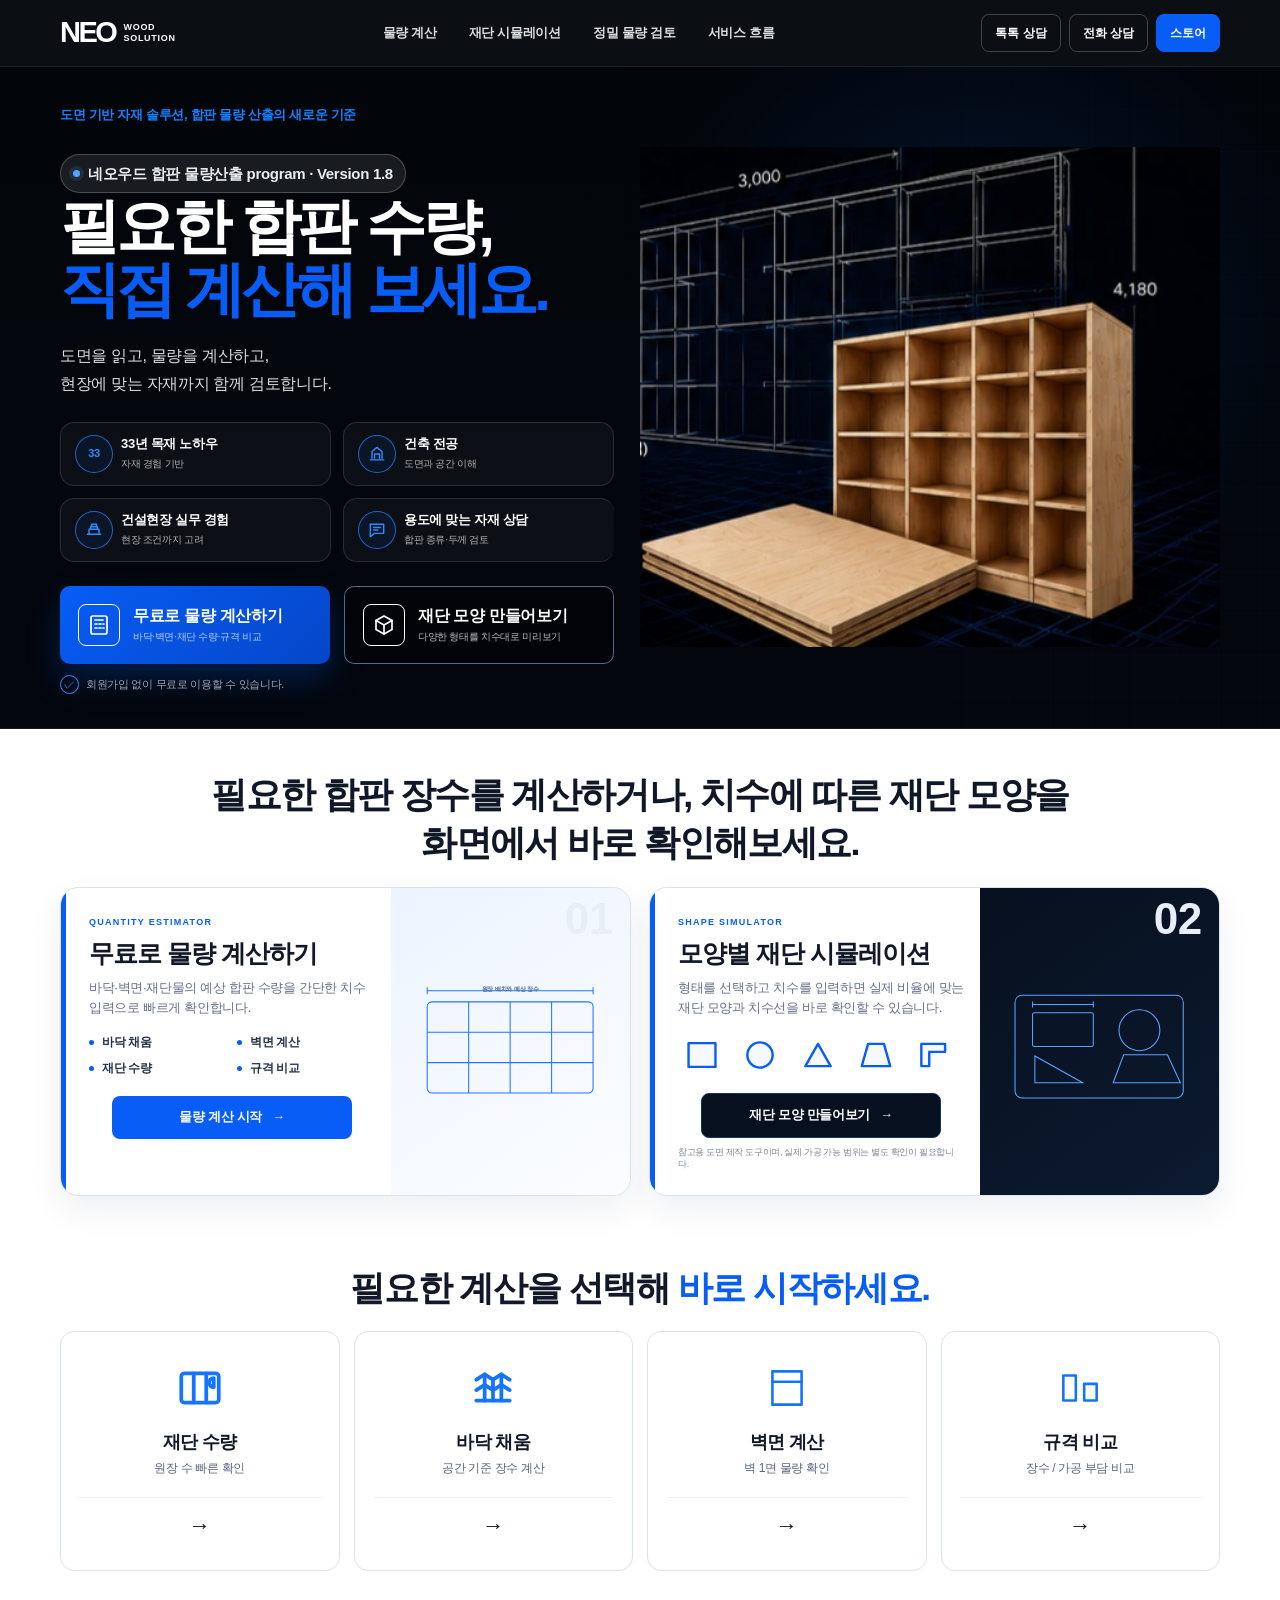
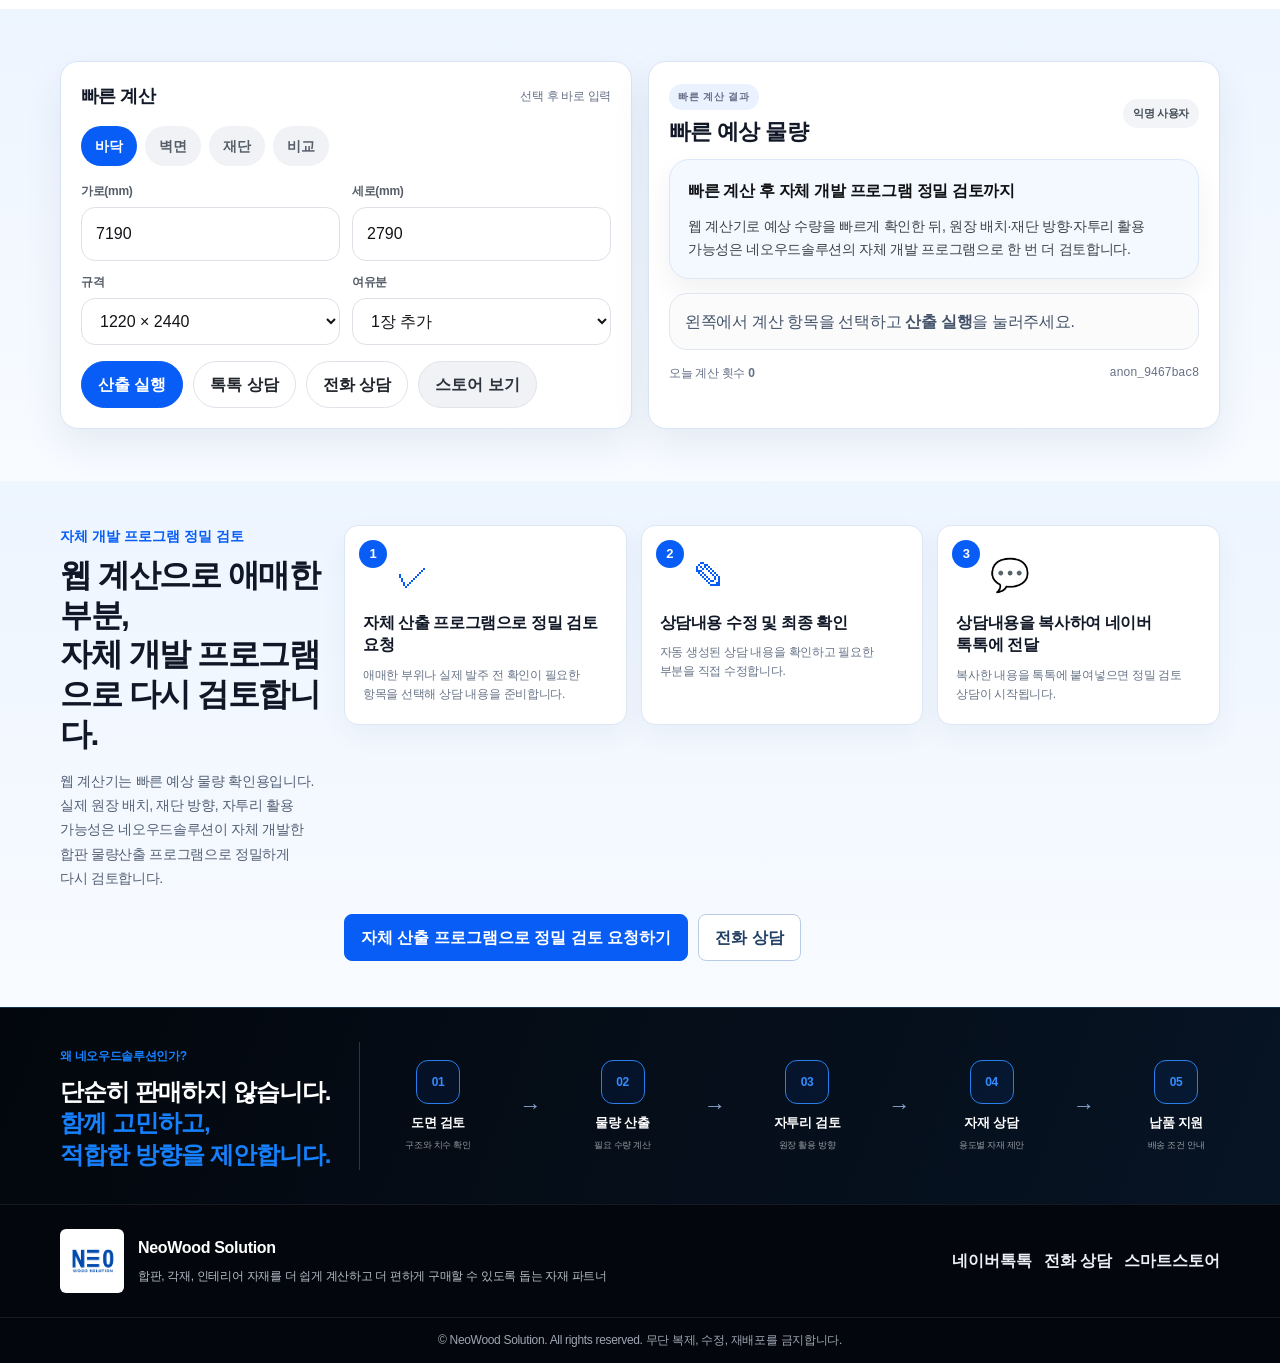
==== commit 49cdb888: "Add files via upload" ====
--- a/index.html
+++ b/index.html
@@ -5,7 +5,7 @@
   <meta name="viewport" content="width=device-width, initial-scale=1.0" />
   <title>네오우드솔루션 | 합판 물량 산출기</title>
   <meta name="description" content="바닥 채움, 벽면 계산, 재단 수량, 규격 비교까지 빠르게 확인할 수 있는 네오우드솔루션 합판 물량 산출기" />
-  <link rel="stylesheet" href="./styles.css" />
+  <link rel="stylesheet" href="./styles.css?v=20261026-result1" />
 
   <style id="neowood-text-logo-style">
     /* Header logo: image-free, crisp text wordmark */
@@ -366,7 +366,7 @@
   </footer>
 
   <div class="copy-toast" id="copyToast" role="status" aria-live="polite"></div>
-  <script src="./public-app.js"></script>
+  <script src="./public-app.js?v=20261026-result1"></script>
   <script id="neowood-optimizer-v1.8-inline">
 (() => {
   'use strict';
@@ -1231,7 +1231,7 @@
     if (step1Desc) step1Desc.textContent = '검토받고 싶은 항목을 선택하면 상담 내용을 자동으로 준비합니다.';
 
     const submitBtn = $('#copyTalkBtn');
-    if (submitBtn) submitBtn.textContent = '자체 산출 프로그램으로 정밀 검토 요청하기';
+    if (submitBtn) submitBtn.textContent = '상담내용 복사 후 톡톡 열기';
 
     if (!$('.nw-review-proof', reviewCard)) {
       const proof = document.createElement('div');
--- a/styles.css
+++ b/styles.css
@@ -883,3 +883,17 @@
 @media(max-width:520px){
   .home-page .hero-proof-grid{grid-template-columns:1fr}
 }
+
+/* Result consultation update: 2026-10-26 */
+.home-page .nw-consult-bridge{margin-top:18px;padding:20px;border:1px solid #bed3ed;border-radius:18px;background:#f1f6fc;text-align:left}
+.home-page .nw-bridge-label{font-size:13px;font-weight:700;color:#235898}
+.home-page .nw-consult-bridge h4{margin:8px 0 14px;font-size:22px;line-height:1.45;color:#163453;word-break:keep-all}
+.home-page .nw-benefits{display:grid;grid-template-columns:1fr 1fr;gap:10px 16px;margin:0 0 18px;padding:0;list-style:none;color:#334b63;font-size:14px}
+.home-page .nw-benefits li::before{content:'✓';margin-right:6px;color:#1761ac;font-weight:700}
+.home-page .nw-primary-consult{width:100%;min-height:52px;white-space:normal;line-height:1.5;font-size:16px}
+.home-page .nw-bridge-help{margin:10px 0 0;font-size:13px;line-height:1.7;color:#41566c}
+.home-page .nw-copy-status{margin:6px 0;color:#174f86;font-size:13px;font-weight:700}
+.home-page .nw-copy-status:empty{display:none}
+.home-page .nw-bridge-small{margin:12px 0 0;font-size:12px;line-height:1.7;color:#5a6c7f}
+.home-page .nw-secondary-actions{justify-content:flex-end;margin-top:12px}
+@media(max-width:480px){.home-page .nw-consult-bridge{padding:16px}.home-page .nw-consult-bridge h4{font-size:20px}.home-page .nw-benefits{grid-template-columns:1fr;gap:8px}}
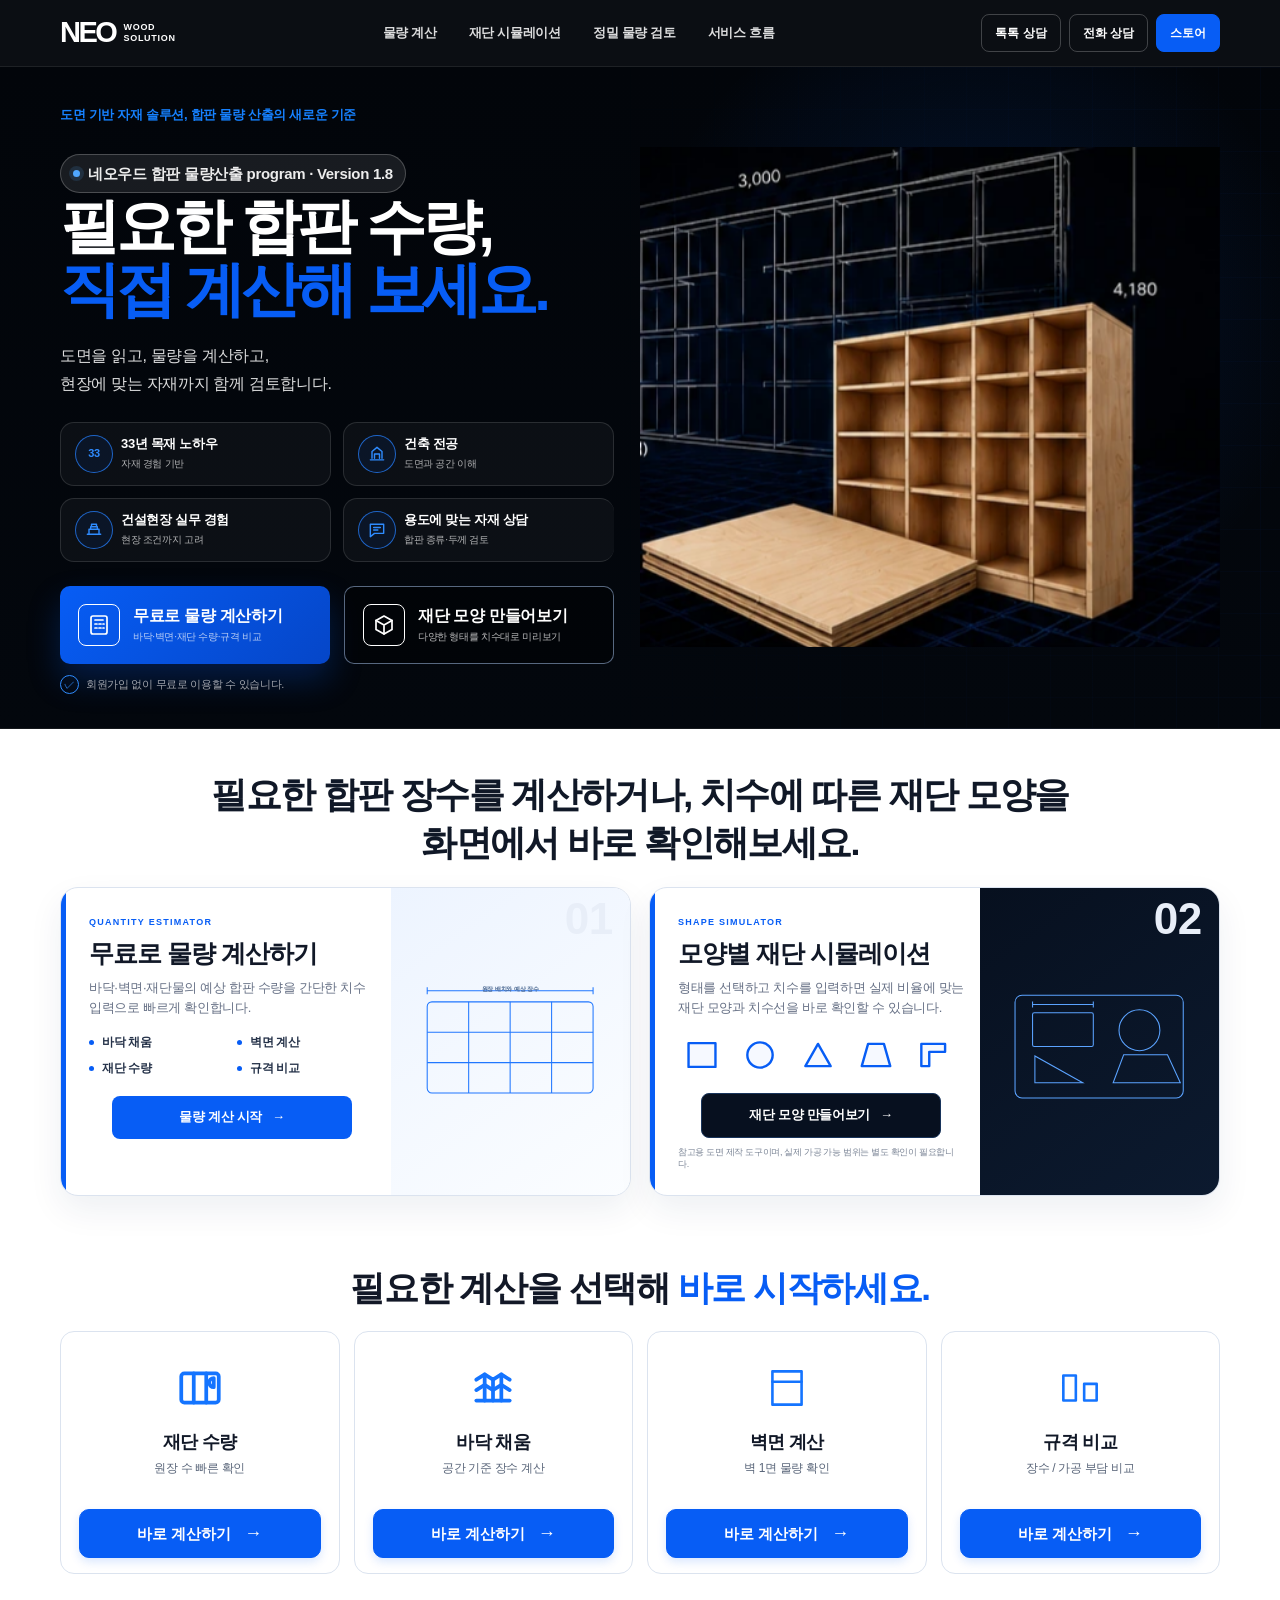
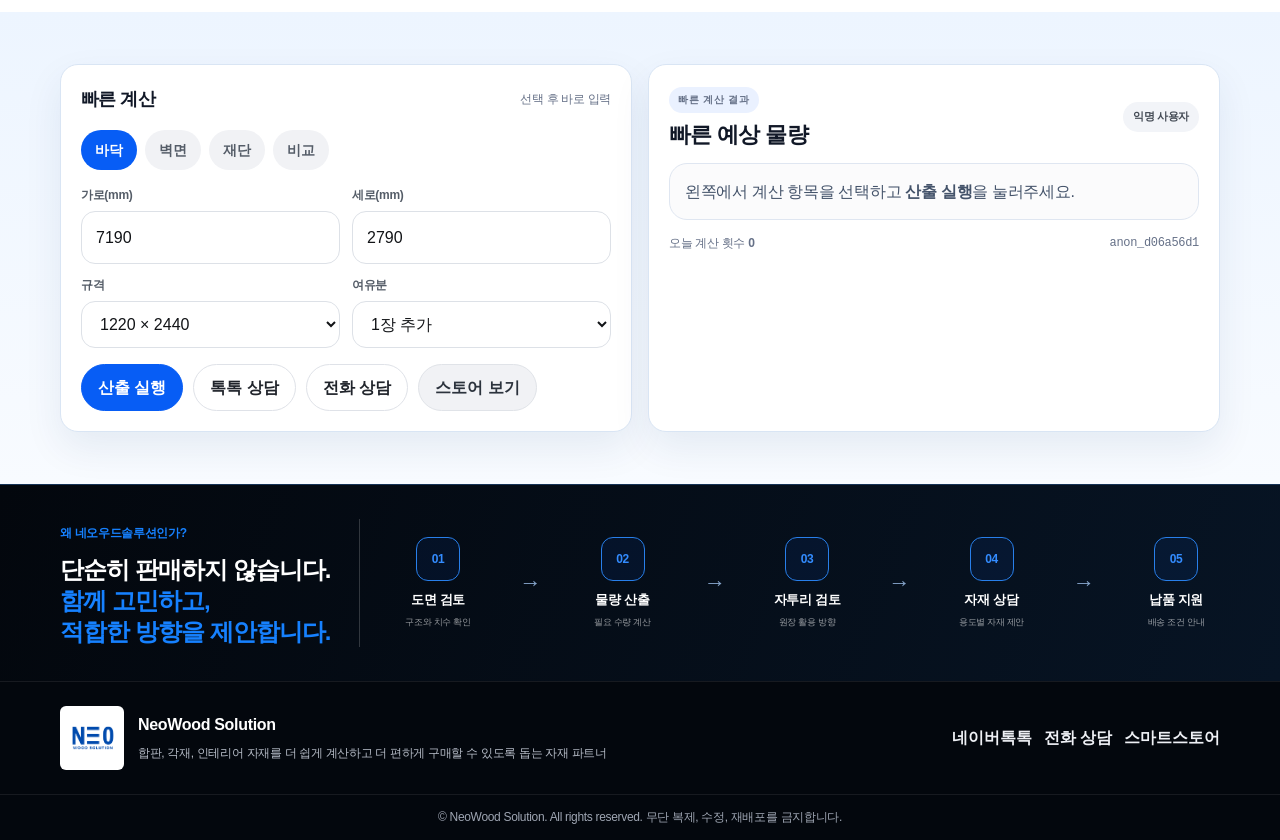
==== commit 5fbc6ae4: "Add files via upload" ====
--- a/index.html
+++ b/index.html
@@ -5,7 +5,7 @@
   <meta name="viewport" content="width=device-width, initial-scale=1.0" />
   <title>네오우드솔루션 | 합판 물량 산출기</title>
   <meta name="description" content="바닥 채움, 벽면 계산, 재단 수량, 규격 비교까지 빠르게 확인할 수 있는 네오우드솔루션 합판 물량 산출기" />
-  <link rel="stylesheet" href="./styles.css?v=20261026-result1" />
+  <link rel="stylesheet" href="./styles.css?v=20261026-simple2" />
 
   <style id="neowood-text-logo-style">
     /* Header logo: image-free, crisp text wordmark */
@@ -70,7 +70,7 @@
       <nav class="main-nav">
         <a href="#modes">물량 계산</a>
         <a href="./simulator.html">재단 시뮬레이션</a>
-        <a href="#premium">정밀 물량 검토</a>
+        <a href="#calculator">정밀 물량 검토</a>
         <a href="#neowood-process">서비스 흐름</a>
       </nav>
 
@@ -210,19 +210,19 @@
         <div class="mode-grid">
           <article class="mode-card">
             <img class="mode-photo" src="./cut.webp" alt="재단 수량 예시 사진" />
-            <div class="mode-body"><div class="mode-icon"><svg viewBox="0 0 24 24" class="icon"><rect x="3" y="5" width="18" height="14" rx="1.5"/><path d="M9 5v14M15 5v14"/><path d="M18.6 7.2a2.2 2.2 0 1 0 0 4.4M18.6 7.2v4.4"/></svg></div><h3>재단 수량</h3><p>원장 수 빠른 확인</p><button class="mode-btn" type="button" data-target="cutlist">바로 계산</button></div>
+            <div class="mode-body"><div class="mode-icon"><svg viewBox="0 0 24 24" class="icon"><rect x="3" y="5" width="18" height="14" rx="1.5"/><path d="M9 5v14M15 5v14"/><path d="M18.6 7.2a2.2 2.2 0 1 0 0 4.4M18.6 7.2v4.4"/></svg></div><h3>재단 수량</h3><p>원장 수 빠른 확인</p><button class="mode-btn" type="button" data-target="cutlist">바로 계산하기</button></div>
           </article>
           <article class="mode-card">
             <img class="mode-photo" src="./floor.webp" alt="바닥 채움 예시 사진" />
-            <div class="mode-body"><div class="mode-icon"><svg viewBox="0 0 24 24" class="icon"><path d="M4 18h16"/><path d="M4 13l4-2.5 4 2.5 4-2.5 4 2.5"/><path d="M4 8l4-2.5 4 2.5 4-2.5 4 2.5"/><path d="M8 5.5V18M12 8v10M16 5.5V18"/></svg></div><h3>바닥 채움</h3><p>공간 기준 장수 계산</p><button class="mode-btn" type="button" data-target="floor">바로 계산</button></div>
+            <div class="mode-body"><div class="mode-icon"><svg viewBox="0 0 24 24" class="icon"><path d="M4 18h16"/><path d="M4 13l4-2.5 4 2.5 4-2.5 4 2.5"/><path d="M4 8l4-2.5 4 2.5 4-2.5 4 2.5"/><path d="M8 5.5V18M12 8v10M16 5.5V18"/></svg></div><h3>바닥 채움</h3><p>공간 기준 장수 계산</p><button class="mode-btn" type="button" data-target="floor">바로 계산하기</button></div>
           </article>
           <article class="mode-card">
             <img class="mode-photo" src="./wall.webp" alt="벽면 계산 예시 사진" />
-            <div class="mode-body"><div class="mode-icon"><svg viewBox="0 0 24 24" class="icon"><path d="M5 4h14v16H5z"/><path d="M5 9h14"/></svg></div><h3>벽면 계산</h3><p>벽 1면 물량 확인</p><button class="mode-btn" type="button" data-target="wall">바로 계산</button></div>
+            <div class="mode-body"><div class="mode-icon"><svg viewBox="0 0 24 24" class="icon"><path d="M5 4h14v16H5z"/><path d="M5 9h14"/></svg></div><h3>벽면 계산</h3><p>벽 1면 물량 확인</p><button class="mode-btn" type="button" data-target="wall">바로 계산하기</button></div>
           </article>
           <article class="mode-card">
             <img class="mode-photo" src="./compare.webp" alt="규격 비교 예시 사진" />
-            <div class="mode-body"><div class="mode-icon"><svg viewBox="0 0 24 24" class="icon"><path d="M4 18h6V6H4zM14 18h6V10h-6z"/></svg></div><h3>규격 비교</h3><p>장수 / 가공 부담 비교</p><button class="mode-btn" type="button" data-target="compare">바로 계산</button></div>
+            <div class="mode-body"><div class="mode-icon"><svg viewBox="0 0 24 24" class="icon"><path d="M4 18h6V6H4zM14 18h6V10h-6z"/></svg></div><h3>규격 비교</h3><p>장수 / 가공 부담 비교</p><button class="mode-btn" type="button" data-target="compare">바로 계산하기</button></div>
           </article>
         </div>
       </div>
@@ -292,11 +292,6 @@
             <span class="pill" id="usageBadge">익명 사용자</span>
           </div>
 
-          <div class="result-guide-compact">
-            <strong>빠른 계산 후 자체 개발 프로그램 정밀 검토까지</strong>
-            <span>웹 계산기로 예상 수량을 빠르게 확인한 뒤, 원장 배치·재단 방향·자투리 활용 가능성은 네오우드솔루션의 자체 개발 프로그램으로 한 번 더 검토합니다.</span>
-          </div>
-
           <div id="resultArea" class="result-stack">
             <div class="notice-card">왼쪽에서 계산 항목을 선택하고 <strong>산출 실행</strong>을 눌러주세요.</div>
           </div>
@@ -305,27 +300,6 @@
             <span>오늘 계산 횟수 <strong id="todayCount">0</strong></span>
             <span class="code" id="sessionShort">-</span>
           </div>
-        </div>
-      </div>
-    </section>
-
-    <section id="premium" class="section premium-section">
-      <div class="shell precision-layout">
-        <div class="precision-intro">
-          <div class="eyebrow">자체 개발 프로그램 정밀 검토</div>
-          <h2>웹 계산으로 애매한 부분,<br>자체 개발 프로그램으로 다시 검토합니다.</h2>
-          <p>웹 계산기는 빠른 예상 물량 확인용입니다. 실제 원장 배치, 재단 방향, 자투리 활용 가능성은 네오우드솔루션이 자체 개발한 합판 물량산출 프로그램으로 정밀하게 다시 검토합니다.</p>
-        </div>
-
-        <div class="precision-steps">
-          <article class="precision-step"><span class="precision-step-number">1</span><div class="precision-step-icon" aria-hidden="true">✓</div><h3>자체 산출 프로그램으로 정밀 검토 요청</h3><p>애매한 부위나 실제 발주 전 확인이 필요한 항목을 선택해 상담 내용을 준비합니다.</p></article>
-          <article class="precision-step"><span class="precision-step-number">2</span><div class="precision-step-icon" aria-hidden="true">✎</div><h3>상담내용 수정 및 최종 확인</h3><p>자동 생성된 상담 내용을 확인하고 필요한 부분을 직접 수정합니다.</p></article>
-          <article class="precision-step"><span class="precision-step-number">3</span><div class="precision-step-icon" aria-hidden="true">💬</div><h3>상담내용을 복사하여 네이버 톡톡에 전달</h3><p>복사한 내용을 톡톡에 붙여넣으면 정밀 검토 상담이 시작됩니다.</p></article>
-        </div>
-
-        <div class="premium-actions precision-actions">
-          <button class="btn btn-fill" id="premiumConsultBtn" type="button">자체 산출 프로그램으로 정밀 검토 요청하기</button>
-          <button class="btn btn-line" id="premiumPhoneBtn" type="button">전화 상담</button>
         </div>
       </div>
     </section>
@@ -366,7 +340,7 @@
   </footer>
 
   <div class="copy-toast" id="copyToast" role="status" aria-live="polite"></div>
-  <script src="./public-app.js?v=20261026-result1"></script>
+  <script src="./public-app.js?v=20261026-simple2"></script>
   <script id="neowood-optimizer-v1.8-inline">
 (() => {
   'use strict';
@@ -1217,16 +1191,16 @@
     if (eyebrow) eyebrow.textContent = '자체 개발 프로그램 정밀 검토';
 
     const title = $('.review-main-title', reviewCard);
-    if (title) title.textContent = '자체 산출 프로그램으로 한 번 더 검토';
+    if (title) title.textContent = '주문 전, 실제 필요 물량을 함께 검토합니다.';
 
     const intro = $('.review-head p', reviewCard);
-    if (intro) intro.textContent = '웹 계산기로 빠르게 확인한 뒤, 네오우드솔루션이 자체 개발한 합판 물량산출 프로그램으로 원장 배치·재단 방향·자투리 활용 가능성을 정밀하게 다시 검토합니다.';
+    if (intro) intro.textContent = '자체 개발 프로그램으로 원장 배치·재단 방향·자투리 활용을 검토하고, 자재 선택과 배송 조건까지 상담해드립니다.';
 
     const note = $('.result-note');
-    if (note) note.textContent = '길고 좁은 부재, 장척 부재, 여러 재단 규격, 복합 공간은 실제 원장 배치에 따라 필요 수량이 달라질 수 있습니다. 애매한 경우에는 자체 산출 프로그램 기반 정밀 검토를 요청해 주세요.';
+    if (note) note.textContent = '면적 기준 참고 수량입니다. 실제 필요 수량은 재단 규격과 원장 배치에 따라 늘거나 줄 수 있습니다.';
 
     const step1 = $('#reviewStep1Title');
-    if (step1) step1.textContent = '자체 산출 프로그램으로 정밀 검토를 요청해보세요';
+    if (step1) step1.textContent = '상담받을 항목 선택';
     const step1Desc = step1?.closest('.review-step')?.querySelector('.review-step-desc');
     if (step1Desc) step1Desc.textContent = '검토받고 싶은 항목을 선택하면 상담 내용을 자동으로 준비합니다.';
 
--- a/styles.css
+++ b/styles.css
@@ -884,16 +884,11 @@
   .home-page .hero-proof-grid{grid-template-columns:1fr}
 }
 
-/* Result consultation update: 2026-10-26 */
-.home-page .nw-consult-bridge{margin-top:18px;padding:20px;border:1px solid #bed3ed;border-radius:18px;background:#f1f6fc;text-align:left}
-.home-page .nw-bridge-label{font-size:13px;font-weight:700;color:#235898}
-.home-page .nw-consult-bridge h4{margin:8px 0 14px;font-size:22px;line-height:1.45;color:#163453;word-break:keep-all}
-.home-page .nw-benefits{display:grid;grid-template-columns:1fr 1fr;gap:10px 16px;margin:0 0 18px;padding:0;list-style:none;color:#334b63;font-size:14px}
-.home-page .nw-benefits li::before{content:'✓';margin-right:6px;color:#1761ac;font-weight:700}
-.home-page .nw-primary-consult{width:100%;min-height:52px;white-space:normal;line-height:1.5;font-size:16px}
-.home-page .nw-bridge-help{margin:10px 0 0;font-size:13px;line-height:1.7;color:#41566c}
-.home-page .nw-copy-status{margin:6px 0;color:#174f86;font-size:13px;font-weight:700}
-.home-page .nw-copy-status:empty{display:none}
-.home-page .nw-bridge-small{margin:12px 0 0;font-size:12px;line-height:1.7;color:#5a6c7f}
-.home-page .nw-secondary-actions{justify-content:flex-end;margin-top:12px}
-@media(max-width:480px){.home-page .nw-consult-bridge{padding:16px}.home-page .nw-consult-bridge h4{font-size:20px}.home-page .nw-benefits{grid-template-columns:1fr;gap:8px}}
+/* Simplified calculation and consultation flow, 2026-10-26 */
+.home-page .mode-btn{margin-top:12px;width:100%;min-height:48px;border:1px solid #075df5;border-radius:10px;background:#075df5;color:#fff;font-size:15px;font-weight:750;line-height:1.4;box-shadow:0 4px 10px rgba(7,93,245,.15)}
+.home-page .mode-btn::after{content:' →';font-size:18px;color:inherit;margin-left:8px}
+.home-page .mode-btn:hover{background:#004bd6;border-color:#004bd6}
+.home-page .mode-btn:focus-visible{outline:3px solid #7eb3ff;outline-offset:4px}
+.home-page .review-main-title{font-size:clamp(21px,2.3vw,28px);line-height:1.45;word-break:keep-all}
+.home-page .review-submit{width:100%;min-height:54px;font-size:16px;white-space:normal;line-height:1.5}
+.home-page .review-help{line-height:1.7}
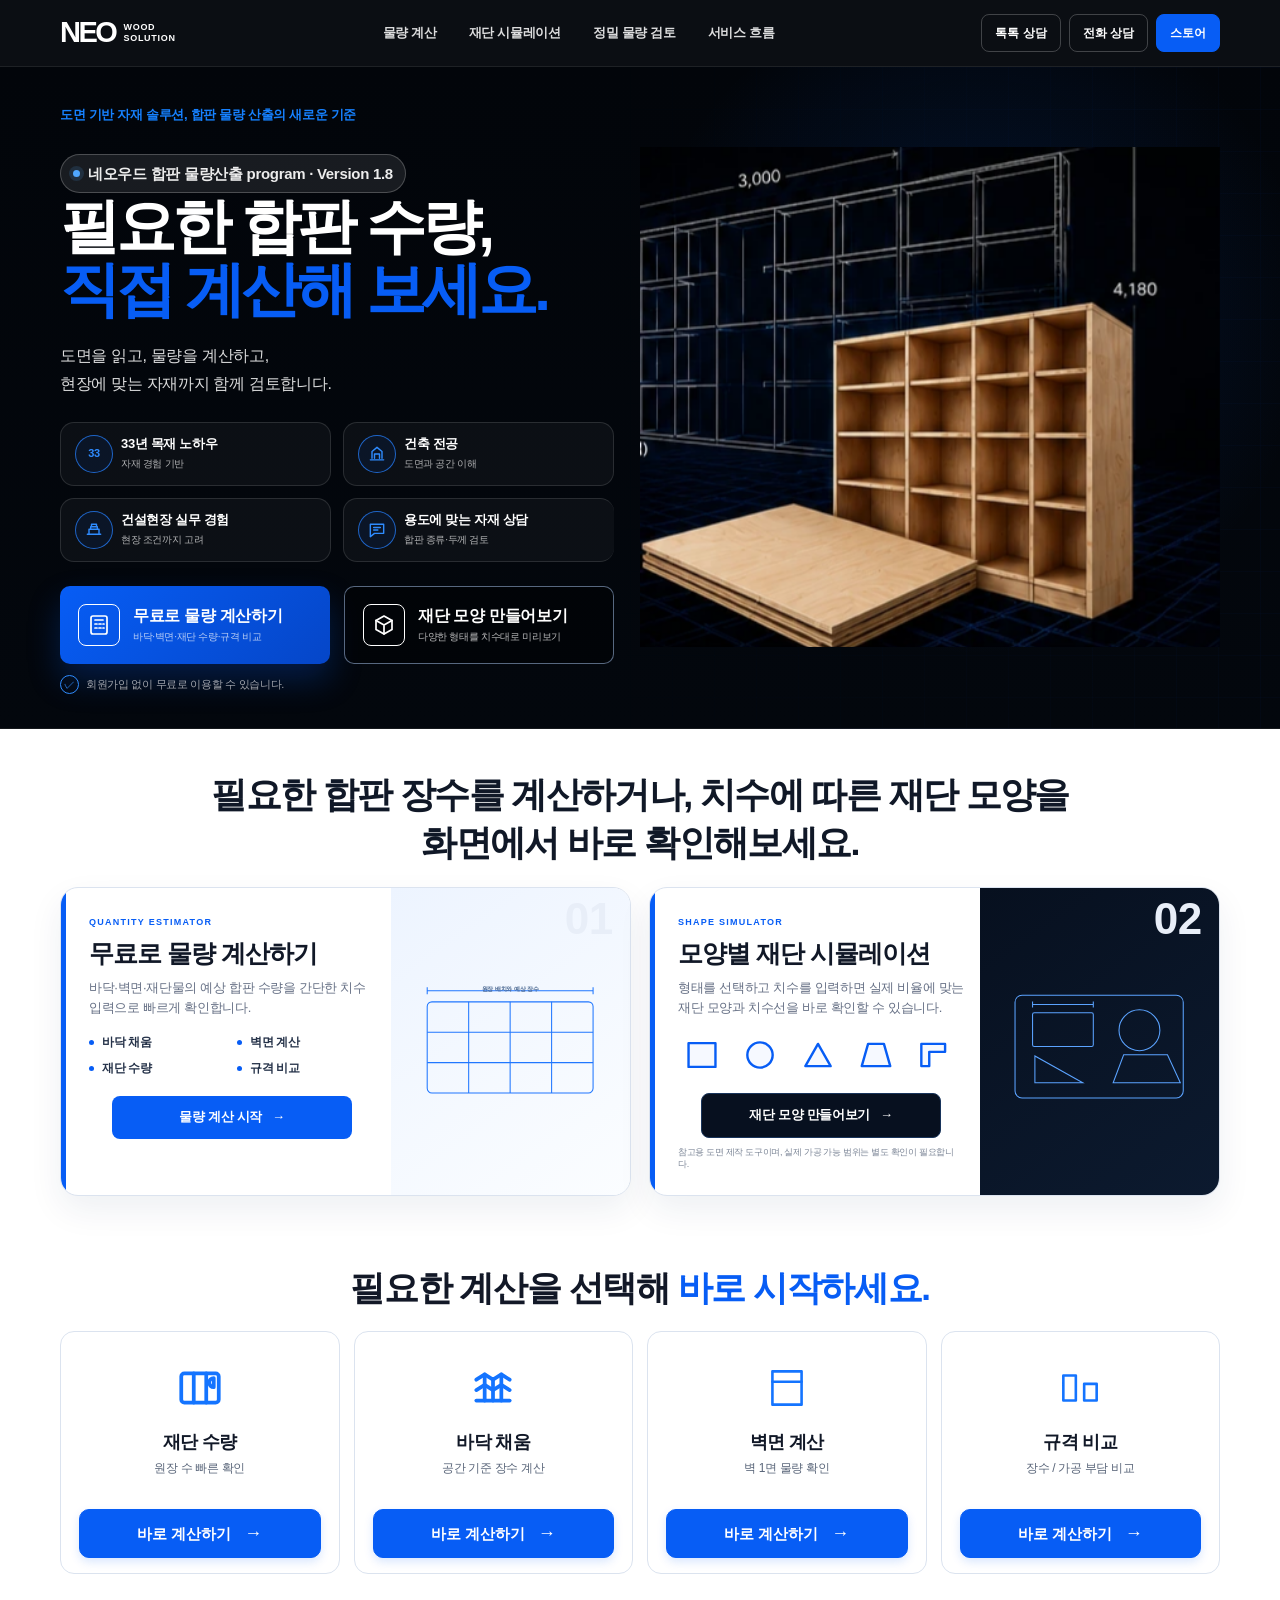
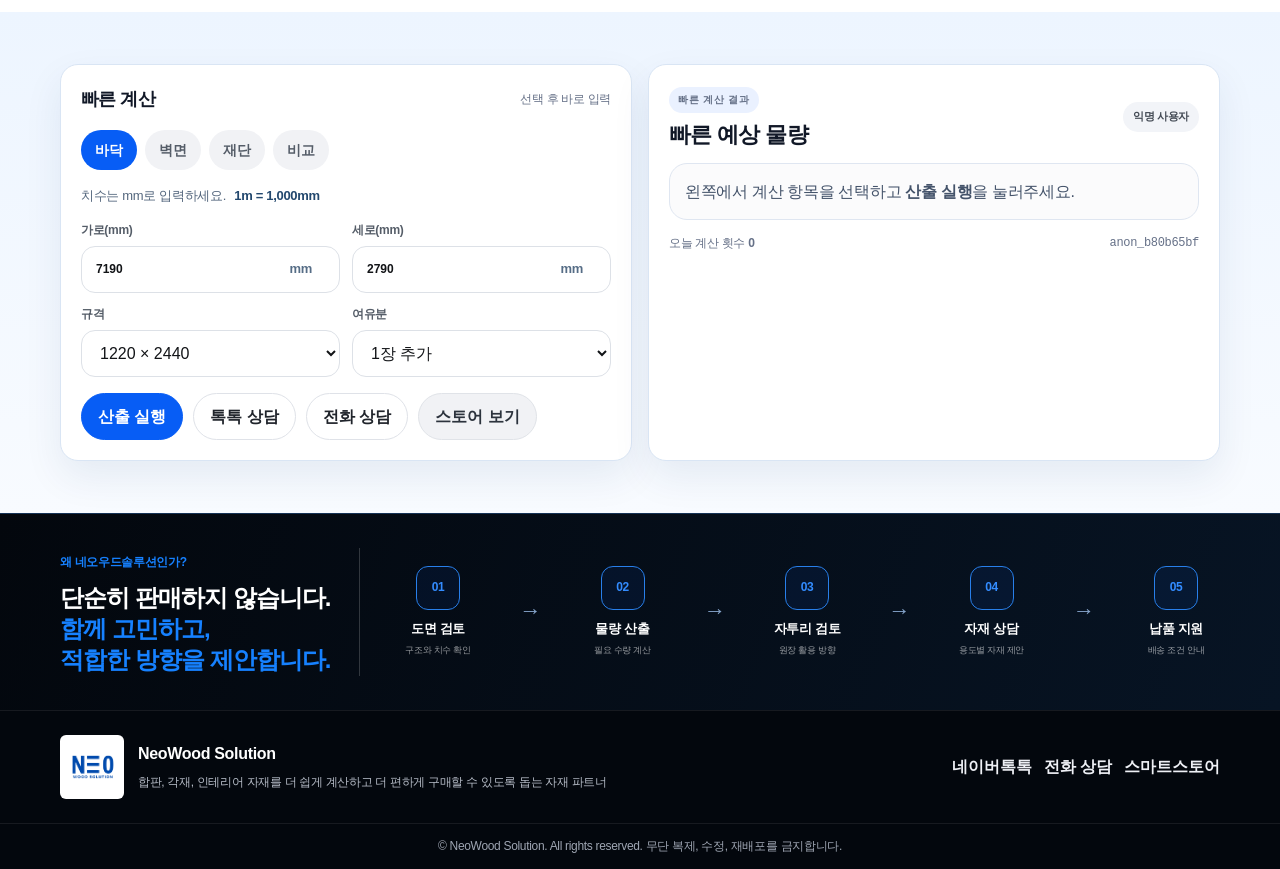
==== commit e30b8d1e: "Add files via upload" ====
--- a/index.html
+++ b/index.html
@@ -5,7 +5,7 @@
   <meta name="viewport" content="width=device-width, initial-scale=1.0" />
   <title>네오우드솔루션 | 합판 물량 산출기</title>
   <meta name="description" content="바닥 채움, 벽면 계산, 재단 수량, 규격 비교까지 빠르게 확인할 수 있는 네오우드솔루션 합판 물량 산출기" />
-  <link rel="stylesheet" href="./styles.css?v=20261026-simple2" />
+  <link rel="stylesheet" href="./styles.css?v=20261026-ui3" />
 
   <style id="neowood-text-logo-style">
     /* Header logo: image-free, crisp text wordmark */
@@ -241,25 +241,27 @@
           </div>
 
           <div class="panel active" data-pane="floor">
+            <p class="nw-unit-hint">치수는 mm로 입력하세요. <strong>1m = 1,000mm</strong></p>
             <div class="field-grid">
-              <label><span>가로(mm)</span><input id="floorWidth" type="number" value="7190"></label>
-              <label><span>세로(mm)</span><input id="floorHeight" type="number" value="2790"></label>
+              <label><span>가로(mm)</span><span class="nw-unit-field"><input id="floorWidth" type="number" inputmode="decimal" value="7190"><span class="nw-input-unit" aria-hidden="true">mm</span></span></label>
+              <label><span>세로(mm)</span><span class="nw-unit-field"><input id="floorHeight" type="number" inputmode="decimal" value="2790"><span class="nw-input-unit" aria-hidden="true">mm</span></span></label>
               <label><span>규격</span><select id="floorSheet"><option value="910x1820">910 × 1820</option><option value="1220x2440" selected>1220 × 2440</option></select></label>
               <label><span>여유분</span><select id="floorExtra"><option value="0">추가 안함</option><option value="1" selected>1장 추가</option><option value="2">2장 추가</option></select></label>
             </div>
           </div>
 
           <div class="panel" data-pane="wall">
+            <p class="nw-unit-hint">치수는 mm로 입력하세요. <strong>1m = 1,000mm</strong></p>
             <div class="field-grid">
-              <label><span>벽 가로(mm)</span><input id="wallWidth" type="number" value="3600"></label>
-              <label><span>벽 높이(mm)</span><input id="wallHeight" type="number" value="2400"></label>
+              <label><span>벽 가로(mm)</span><span class="nw-unit-field"><input id="wallWidth" type="number" inputmode="decimal" value="3600"><span class="nw-input-unit" aria-hidden="true">mm</span></span></label>
+              <label><span>벽 높이(mm)</span><span class="nw-unit-field"><input id="wallHeight" type="number" inputmode="decimal" value="2400"><span class="nw-input-unit" aria-hidden="true">mm</span></span></label>
               <label><span>규격</span><select id="wallSheet"><option value="910x1820">910 × 1820</option><option value="1220x2440" selected>1220 × 2440</option></select></label>
               <label><span>여유분</span><select id="wallExtra"><option value="0" selected>추가 안함</option><option value="1">1장 추가</option><option value="2">2장 추가</option></select></label>
             </div>
           </div>
 
           <div class="panel" data-pane="cutlist">
-            <div class="cut-helper">예시: 900 × 1800 사이즈 20개처럼 입력해 주세요.</div>
+            <div class="cut-helper">치수는 mm로 입력하세요. 1m = 1,000mm<br>예: 900 × 1,800mm, 수량 20개</div>
             <div id="cutPieces"></div>
             <div class="inline-action"><button class="btn btn-soft" id="addPieceBtn" type="button">재단 행 추가</button></div>
             <div class="field-grid top-gap">
@@ -269,10 +271,11 @@
           </div>
 
           <div class="panel" data-pane="compare">
+            <p class="nw-unit-hint">치수는 mm로 입력하세요. <strong>1m = 1,000mm</strong></p>
             <div class="compare-headline">같은 공간 기준으로 규격별 장수 차이를 빠르게 비교합니다.</div>
             <div class="field-grid">
-              <label><span>가로(mm)</span><input id="cmpWidth" type="number" value="7190"></label>
-              <label><span>세로(mm)</span><input id="cmpHeight" type="number" value="2790"></label>
+              <label><span>가로(mm)</span><span class="nw-unit-field"><input id="cmpWidth" type="number" inputmode="decimal" value="7190"><span class="nw-input-unit" aria-hidden="true">mm</span></span></label>
+              <label><span>세로(mm)</span><span class="nw-unit-field"><input id="cmpHeight" type="number" inputmode="decimal" value="2790"><span class="nw-input-unit" aria-hidden="true">mm</span></span></label>
               <label><span>비교 규격 A</span><select id="cmpA"><option value="910x1820">910 × 1820</option><option value="1220x2440" selected>1220 × 2440</option></select></label>
               <label><span>비교 규격 B</span><select id="cmpB"><option value="910x1820" selected>910 × 1820</option><option value="1220x2440">1220 × 2440</option></select></label>
             </div>
@@ -340,7 +343,7 @@
   </footer>
 
   <div class="copy-toast" id="copyToast" role="status" aria-live="polite"></div>
-  <script src="./public-app.js?v=20261026-simple2"></script>
+  <script src="./public-app.js?v=20261026-ui3"></script>
   <script id="neowood-optimizer-v1.8-inline">
 (() => {
   'use strict';
@@ -1051,7 +1054,7 @@
       dimX = `${formattedNumber(w)} mm`;
       dimY = `${formattedNumber(h)} mm`;
     } else {
-      const numberInputs = Array.from(document.querySelectorAll('#cutPieces input[type="number"]'));
+      const numberInputs = Array.from(document.querySelectorAll('#cutPieces input[type="number" inputmode="decimal"]'));
       const rowCount = Math.max(1, Math.ceil(numberInputs.length / 3));
       size = `재단 항목 ${rowCount}종`;
       sheet = `${selectedText('cutSheet')} · ${selectedText('cutExtra')}`;
--- a/styles.css
+++ b/styles.css
@@ -892,3 +892,16 @@
 .home-page .review-main-title{font-size:clamp(21px,2.3vw,28px);line-height:1.45;word-break:keep-all}
 .home-page .review-submit{width:100%;min-height:54px;font-size:16px;white-space:normal;line-height:1.5}
 .home-page .review-help{line-height:1.7}
+
+/* Clear units and result hierarchy */
+.home-page .nw-unit-hint{margin:0 0 14px;font-size:13px;line-height:1.6;color:#52657c}
+.home-page .nw-unit-hint strong{color:#23486e;margin-left:5px}
+.home-page .nw-unit-field{position:relative;display:block;min-width:0}
+.home-page .nw-unit-field input{width:100%;box-sizing:border-box;padding-right:64px}
+.home-page .nw-input-unit{position:absolute;right:28px;top:50%;transform:translateY(-50%);font-size:13px;color:#566d86;font-weight:600;pointer-events:none}
+.home-page .result-grid .nw-quantity-main{grid-column:1 / -1;background:#edf5ff;border:1px solid #bed6f8;padding:20px;border-radius:14px}
+.home-page .nw-quantity-main .label{color:#275887;font-weight:700;font-size:14px}
+.home-page .nw-quantity-main .value{font-size:42px;line-height:1.2;font-weight:800;color:#0751c4;margin-top:8px;display:block}
+.home-page .nw-quantity-extra{display:block;font-size:13px;color:#46617c;margin-top:8px}
+.home-page .nw-quantity-compare .value{font-size:30px;color:#0751c4}
+@media(max-width:480px){.home-page .nw-quantity-main .value{font-size:36px}}
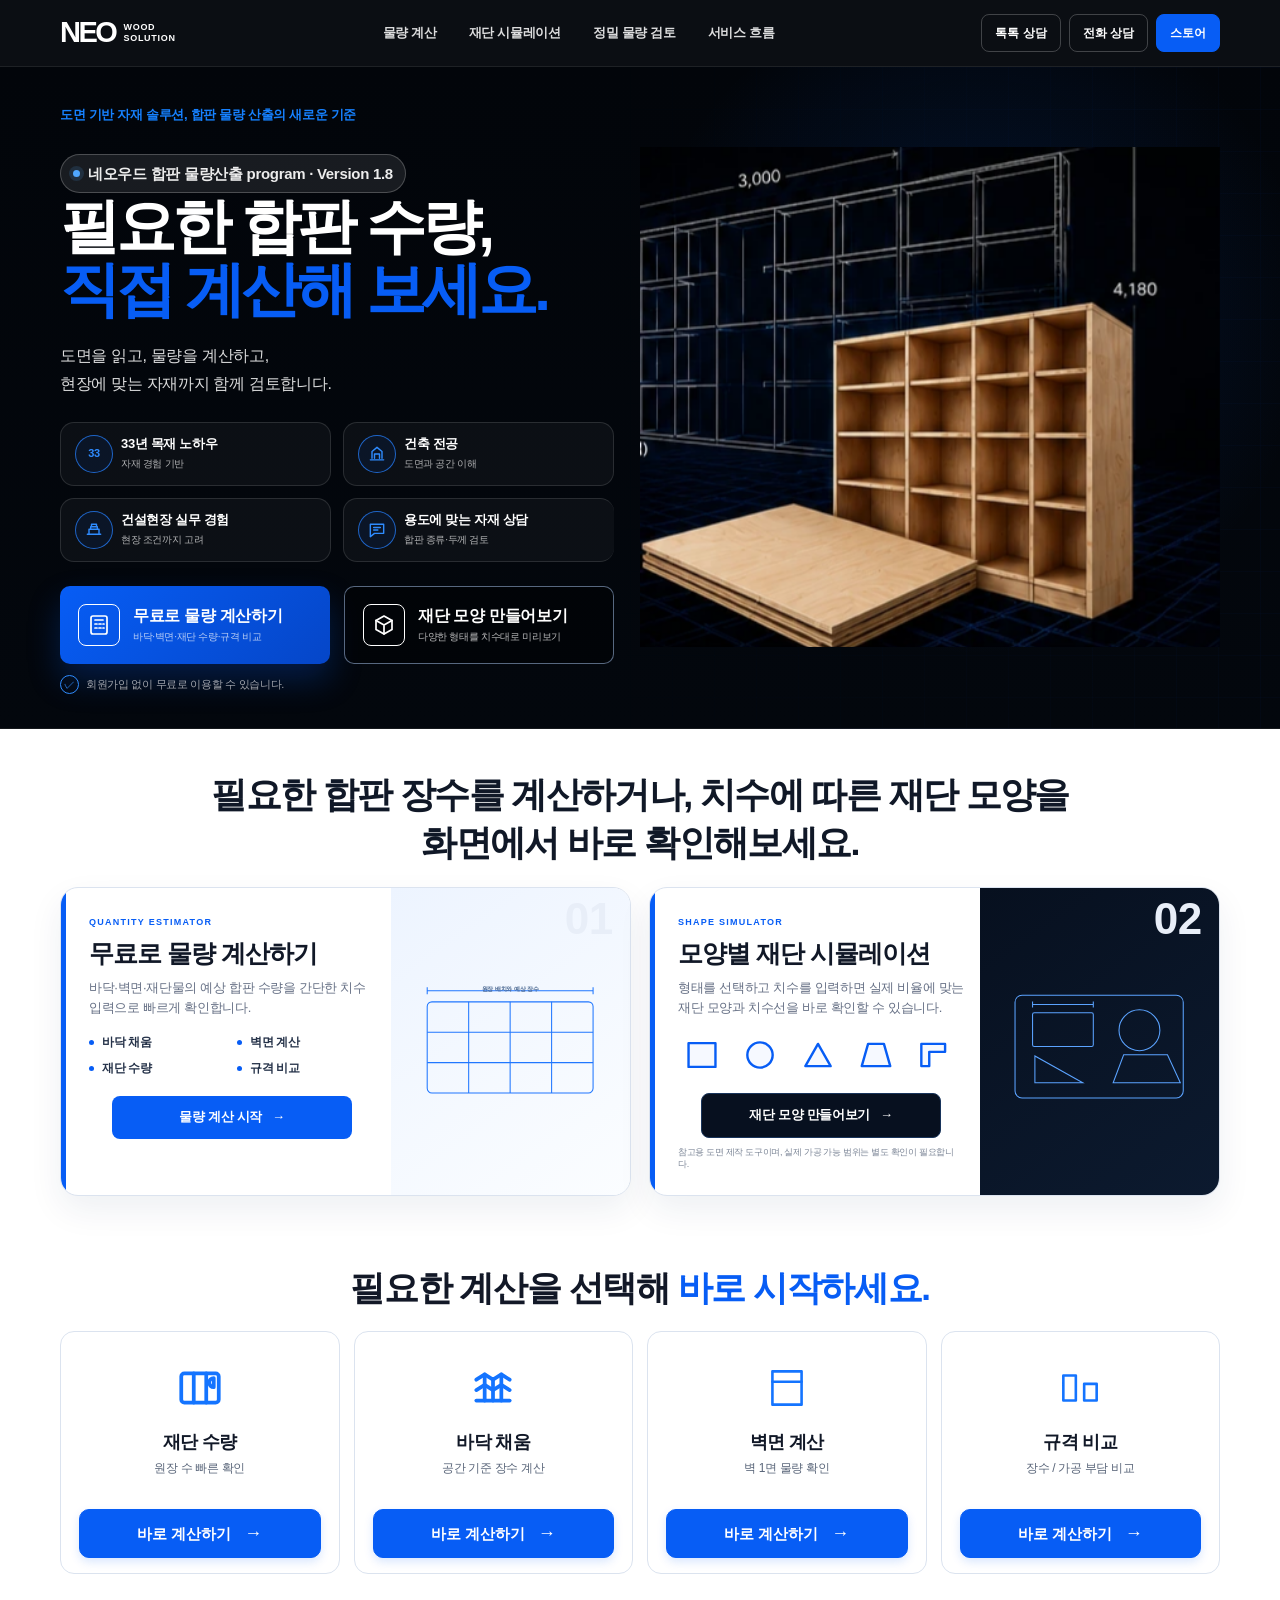
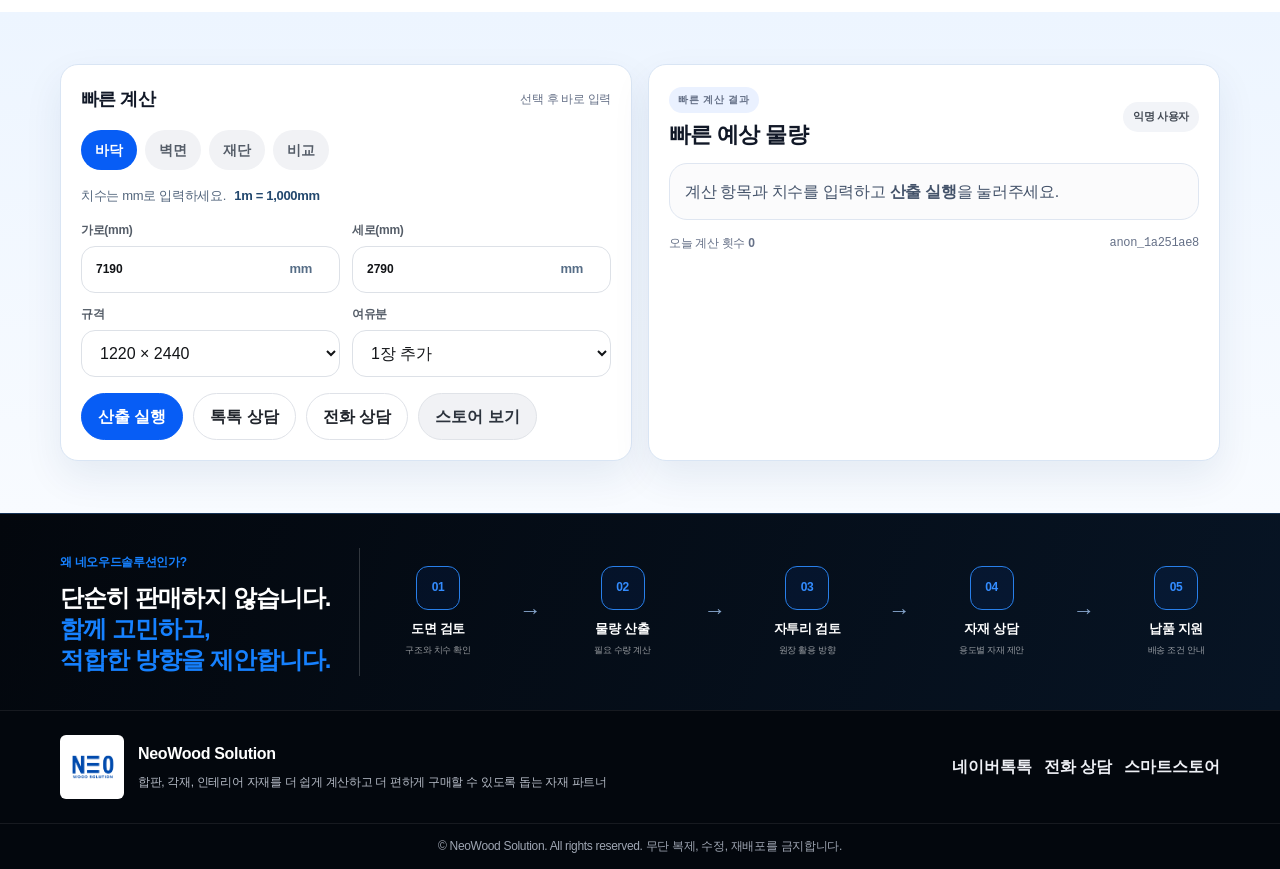
==== commit c77f9b70: "Add files via upload" ====
--- a/index.html
+++ b/index.html
@@ -5,7 +5,7 @@
   <meta name="viewport" content="width=device-width, initial-scale=1.0" />
   <title>네오우드솔루션 | 합판 물량 산출기</title>
   <meta name="description" content="바닥 채움, 벽면 계산, 재단 수량, 규격 비교까지 빠르게 확인할 수 있는 네오우드솔루션 합판 물량 산출기" />
-  <link rel="stylesheet" href="./styles.css?v=20261026-ui3" />
+  <link rel="stylesheet" href="./styles.css?v=20261026-mobile4" />
 
   <style id="neowood-text-logo-style">
     /* Header logo: image-free, crisp text wordmark */
@@ -296,7 +296,7 @@
           </div>
 
           <div id="resultArea" class="result-stack">
-            <div class="notice-card">왼쪽에서 계산 항목을 선택하고 <strong>산출 실행</strong>을 눌러주세요.</div>
+            <div class="notice-card">계산 항목과 치수를 입력하고 <strong>산출 실행</strong>을 눌러주세요.</div>
           </div>
 
           <div class="result-meta">
@@ -343,7 +343,7 @@
   </footer>
 
   <div class="copy-toast" id="copyToast" role="status" aria-live="polite"></div>
-  <script src="./public-app.js?v=20261026-ui3"></script>
+  <script src="./public-app.js?v=20261026-mobile4"></script>
   <script id="neowood-optimizer-v1.8-inline">
 (() => {
   'use strict';
@@ -1353,5 +1353,35 @@
 })();
 
   </script>
+
+<script id="nw-mobile-layout">
+(() => {
+  const media = window.matchMedia('(max-width: 767px)');
+  const fold = (node, label, cls) => {
+    if(!node || node.parentElement.classList.contains(cls)) return;
+    const details = document.createElement('details'); details.className = 'nw-responsive-fold ' + cls;
+    details.open = !media.matches;
+    const summary = document.createElement('summary'); summary.textContent = label;
+    node.before(details); details.append(summary, node);
+  };
+  function update(){
+    const box = document.querySelector('.result-box');
+    if(box) box.classList.toggle('nw-has-result', !!box.querySelector('.quick-result-card'));
+    fold(document.querySelector('.nw-review-proof'), '자체 프로그램 검토 예시 보기', 'nw-proof-fold');
+    fold(document.querySelector('.neowood-process-grid'), '네오우드솔루션의 검토·납품 과정 보기', 'nw-process-fold');
+    document.querySelectorAll('.message-preview').forEach(el=>{
+      if(!el.dataset.mobileReady){ el.open = !media.matches; el.dataset.mobileReady='1'; }
+    });
+  }
+  update();
+  const result = document.querySelector('#resultArea');
+  if(result) new MutationObserver(update).observe(result,{childList:true,subtree:true});
+  media.addEventListener('change',()=>{
+    document.querySelectorAll('.nw-responsive-fold,.message-preview').forEach(el=>el.open=!media.matches);
+    update();
+  });
+})();
+</script>
+
 </body>
 </html>
--- a/styles.css
+++ b/styles.css
@@ -905,3 +905,69 @@
 .home-page .nw-quantity-extra{display:block;font-size:13px;color:#46617c;margin-top:8px}
 .home-page .nw-quantity-compare .value{font-size:30px;color:#0751c4}
 @media(max-width:480px){.home-page .nw-quantity-main .value{font-size:36px}}
+
+/* Mobile presentation only. Shared calculation and analytics are unchanged. */
+.home-page .nw-responsive-fold{border:0;margin:0}
+.home-page .nw-responsive-fold>summary{display:none}
+@media(max-width:767px){
+ .home-page .shell{width:calc(100% - 32px);max-width:100%}
+ .home-page .site-header .header-inner{display:flex!important;flex-wrap:nowrap!important;justify-content:space-between;align-items:center;gap:12px;min-height:60px;padding-top:4px;padding-bottom:4px}
+ .home-page .site-header .brand-logo{width:110px;height:42px;object-fit:contain}
+ .home-page .header-actions{width:auto!important;margin:0!important;display:flex!important;flex:0 0 auto}
+ .home-page .header-actions .btn{min-height:40px;padding:9px 15px;font-size:14px}
+ .home-page .main-nav{display:none}
+ .home-page .hero-renewal{padding:26px 0 22px;min-height:0}
+ .home-page .hero-renewal-grid{display:block;min-height:0}
+ .home-page .hero-renewal-eyebrow,.home-page .nw-solution-version,.home-page .hero-renewal-visual{display:none!important}
+ .home-page #heroTitle{font-size:30px;line-height:1.3;margin:0 0 12px;letter-spacing:-1px}
+ .home-page .hero-renewal-desc{font-size:14px;line-height:1.65;margin:0 0 16px}
+ .home-page .hero-proof-grid{grid-template-columns:repeat(2,minmax(0,1fr))!important;gap:8px;margin:0 0 16px}
+ .home-page .hero-proof-item{padding:10px;min-height:0;gap:7px;border-radius:10px}
+ .home-page .hero-proof-icon{width:26px;height:26px;flex:0 0 26px;font-size:12px}
+ .home-page .hero-proof-icon .icon{width:16px;height:16px}
+ .home-page .hero-proof-item strong{font-size:12px;line-height:1.5;word-break:keep-all}
+ .home-page .hero-proof-item small{display:none}
+ .home-page .hero-renewal-actions{display:grid;gap:8px;margin-top:0}
+ .home-page .hero-tool-button{min-height:46px;padding:10px 13px;gap:10px}
+ .home-page .hero-tool-button-icon{width:26px;height:26px;flex-basis:26px}
+ .home-page .hero-tool-button strong{font-size:15px}
+ .home-page .hero-tool-button small{display:none}
+ .home-page .hero-free-note{font-size:12px;margin:10px 0 0}
+ .home-page #service-entry{display:none}
+ .home-page #modes{padding:24px 0 16px;scroll-margin-top:72px}
+ .home-page #modes .section-head{margin-bottom:14px}
+ .home-page #modes .section-head h2{font-size:20px;line-height:1.5}
+ .home-page .mode-grid{grid-template-columns:repeat(2,minmax(0,1fr))!important;gap:10px}
+ .home-page .mode-photo{display:none}
+ .home-page .mode-body{padding:12px;min-height:0}
+ .home-page .mode-icon{height:28px;margin:0 auto}
+ .home-page .mode-icon .icon{width:25px;height:25px}
+ .home-page .mode-card h3{font-size:16px;margin:8px 0 4px}
+ .home-page .mode-card p{font-size:11px;min-height:0}
+ .home-page .mode-btn{font-size:12px;min-height:42px;margin-top:10px;padding:8px 4px}
+ .home-page .mode-btn::after{font-size:14px;margin-left:3px}
+ .home-page #calculator{padding:16px 0 28px;scroll-margin-top:72px}
+ .home-page .calc-box,.home-page .result-box{padding:16px;border-radius:16px;min-width:0}
+ .home-page #modeTabs{display:grid;grid-template-columns:repeat(4,1fr);gap:6px}
+ .home-page #modeTabs .tab{padding:10px 4px;font-size:14px;min-width:0}
+ .home-page .field-grid{grid-template-columns:repeat(2,minmax(0,1fr));gap:12px}
+ .home-page .field-grid label{min-width:0}
+ .home-page input,.home-page select,.home-page textarea{font-size:16px;max-width:100%;min-width:0}
+ .home-page .calc-actions{display:grid;grid-template-columns:repeat(3,minmax(0,1fr));gap:8px}
+ .home-page #runCalcBtn{grid-column:1/-1;width:100%;min-height:48px}
+ .home-page .calc-actions .btn{padding:10px 5px;font-size:13px}
+ .home-page .result-box:not(.nw-has-result){display:none}
+ .home-page .result-box .result-meta,.home-page #usageBadge{display:none}
+ .home-page .result-grid{grid-template-columns:repeat(2,minmax(0,1fr));gap:8px}
+ .home-page .review-card{padding:16px}
+ .home-page .review-step{padding:14px 0}
+ .home-page .nw-responsive-fold{margin:12px 0;border:1px solid #d5deeb;border-radius:10px;overflow:hidden;background:#fff}
+ .home-page .nw-responsive-fold>summary{display:list-item;padding:13px 15px;font-size:14px;font-weight:700;color:#245288;cursor:pointer}
+ .home-page .message-preview summary{min-height:44px;padding:12px;cursor:pointer}
+ .home-page #neowood-process{padding:18px 0}
+ .home-page .nw-process-fold{width:calc(100% - 32px);margin:0 auto}
+ .home-page .nw-process-fold .neowood-process-grid{width:100%;padding:16px}
+ .home-page .nw-process-fold .process-message h2{font-size:22px}
+ .home-page .nw-process-fold .process-flow{display:grid;grid-template-columns:repeat(2,minmax(0,1fr));gap:16px}
+ .home-page .process-flow>i{display:none}
+}
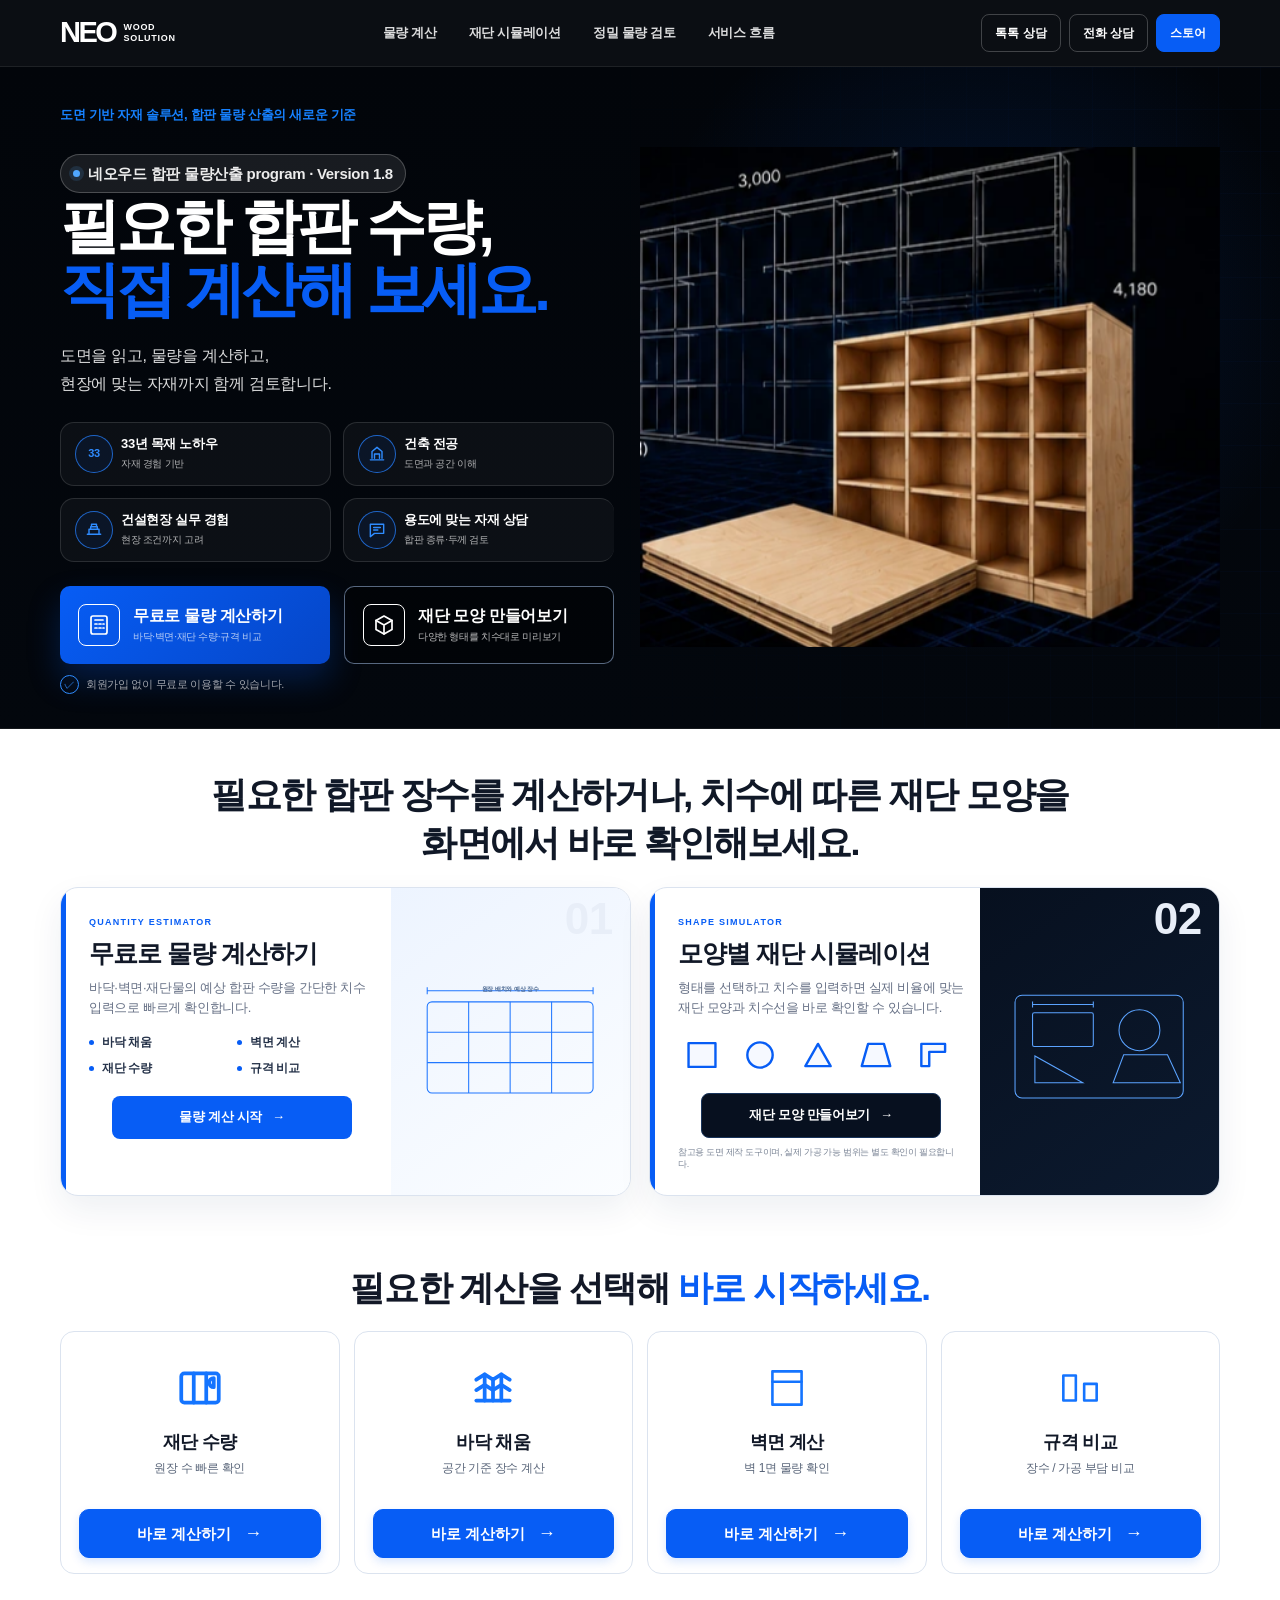
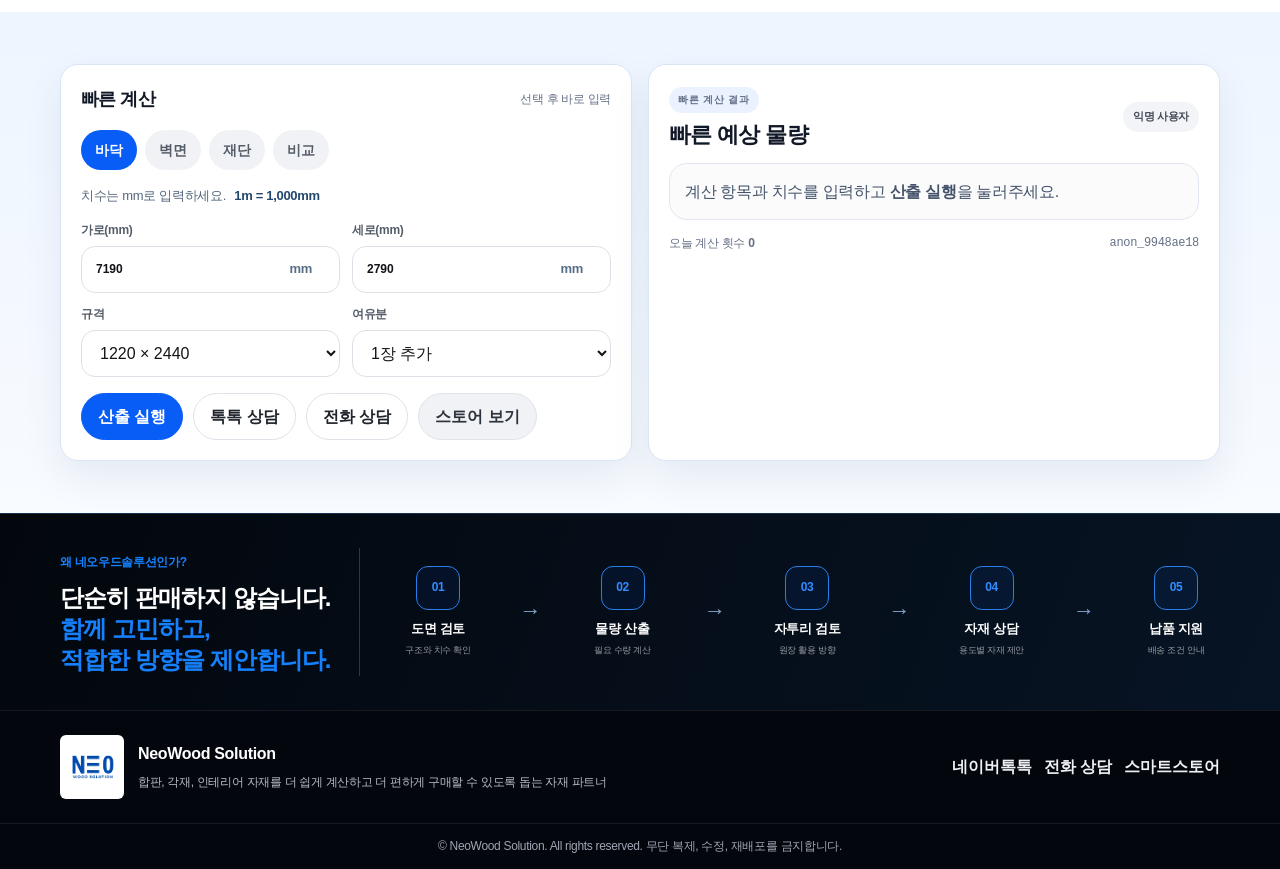
==== commit f3b04501: "Add files via upload" ====
--- a/index.html
+++ b/index.html
@@ -5,7 +5,7 @@
   <meta name="viewport" content="width=device-width, initial-scale=1.0" />
   <title>네오우드솔루션 | 합판 물량 산출기</title>
   <meta name="description" content="바닥 채움, 벽면 계산, 재단 수량, 규격 비교까지 빠르게 확인할 수 있는 네오우드솔루션 합판 물량 산출기" />
-  <link rel="stylesheet" href="./styles.css?v=20261026-mobile4" />
+  <link rel="stylesheet" href="./styles.css?v=20261026-review5" />
 
   <style id="neowood-text-logo-style">
     /* Header logo: image-free, crisp text wordmark */
@@ -343,7 +343,7 @@
   </footer>
 
   <div class="copy-toast" id="copyToast" role="status" aria-live="polite"></div>
-  <script src="./public-app.js?v=20261026-mobile4"></script>
+  <script src="./public-app.js?v=20261026-review5"></script>
   <script id="neowood-optimizer-v1.8-inline">
 (() => {
   'use strict';
@@ -1194,10 +1194,10 @@
     if (eyebrow) eyebrow.textContent = '자체 개발 프로그램 정밀 검토';
 
     const title = $('.review-main-title', reviewCard);
-    if (title) title.textContent = '주문 전, 실제 필요 물량을 함께 검토합니다.';
+    if (title) title.textContent = '정밀 검토 의뢰 · 아래 3단계를 따라주세요';
 
     const intro = $('.review-head p', reviewCard);
-    if (intro) intro.textContent = '자체 개발 프로그램으로 원장 배치·재단 방향·자투리 활용을 검토하고, 자재 선택과 배송 조건까지 상담해드립니다.';
+    if (intro) intro.textContent = '계산 내용은 자동으로 담깁니다. 검토 항목을 선택하고 내용을 확인한 뒤, 톡톡에 붙여넣어 보내주세요.';
 
     const note = $('.result-note');
     if (note) note.textContent = '면적 기준 참고 수량입니다. 실제 필요 수량은 재단 규격과 원장 배치에 따라 늘거나 줄 수 있습니다.';
@@ -1208,7 +1208,7 @@
     if (step1Desc) step1Desc.textContent = '검토받고 싶은 항목을 선택하면 상담 내용을 자동으로 준비합니다.';
 
     const submitBtn = $('#copyTalkBtn');
-    if (submitBtn) submitBtn.textContent = '상담내용 복사 후 톡톡 열기';
+    if (submitBtn) submitBtn.textContent = '검토 요청내용 복사하고 톡톡 열기';
 
     if (!$('.nw-review-proof', reviewCard)) {
       const proof = document.createElement('div');
@@ -1226,7 +1226,7 @@
           </div>
         </div>
       `;
-      intro?.insertAdjacentElement('afterend', proof);
+      $('.review-disclaimer', reviewCard)?.insertAdjacentElement('beforebegin', proof);
     }
   }
 
--- a/styles.css
+++ b/styles.css
@@ -971,3 +971,16 @@
  .home-page .nw-process-fold .process-flow{display:grid;grid-template-columns:repeat(2,minmax(0,1fr));gap:16px}
  .home-page .process-flow>i{display:none}
 }
+
+/* Result -> review steps: one clear next action */
+.home-page .nw-review-next{margin-top:16px;padding:18px;border-top:1px solid #d2dfef;text-align:left}
+.home-page .nw-review-next strong{display:block;color:#173c68;font-size:17px;line-height:1.5;word-break:keep-all}
+.home-page .nw-review-next p{margin:6px 0 12px;font-size:13px;color:#52667c;line-height:1.6}
+.home-page #startReviewBtn{width:100%;min-height:50px;font-size:16px;white-space:normal;line-height:1.5}
+.home-page .nw-review-next>span{display:block;margin-top:10px;font-size:12px;color:#52667c;text-align:center}
+.home-page .review-step{scroll-margin-top:90px}
+.home-page .nw-step-highlight{animation:nwStepGlow 1.8s ease-out;outline-offset:5px}
+.home-page .nw-review-alternatives{margin-top:16px}
+@keyframes nwStepGlow{0%,45%{outline:3px solid #7aafff;background:#eff6ff}100%{outline:3px solid transparent}}
+@media(prefers-reduced-motion:reduce){.home-page .nw-step-highlight{animation:none;outline:2px solid #7aafff}}
+@media(max-width:767px){.home-page .nw-review-next{padding:14px 0 0}.home-page .nw-review-next strong{font-size:16px}}
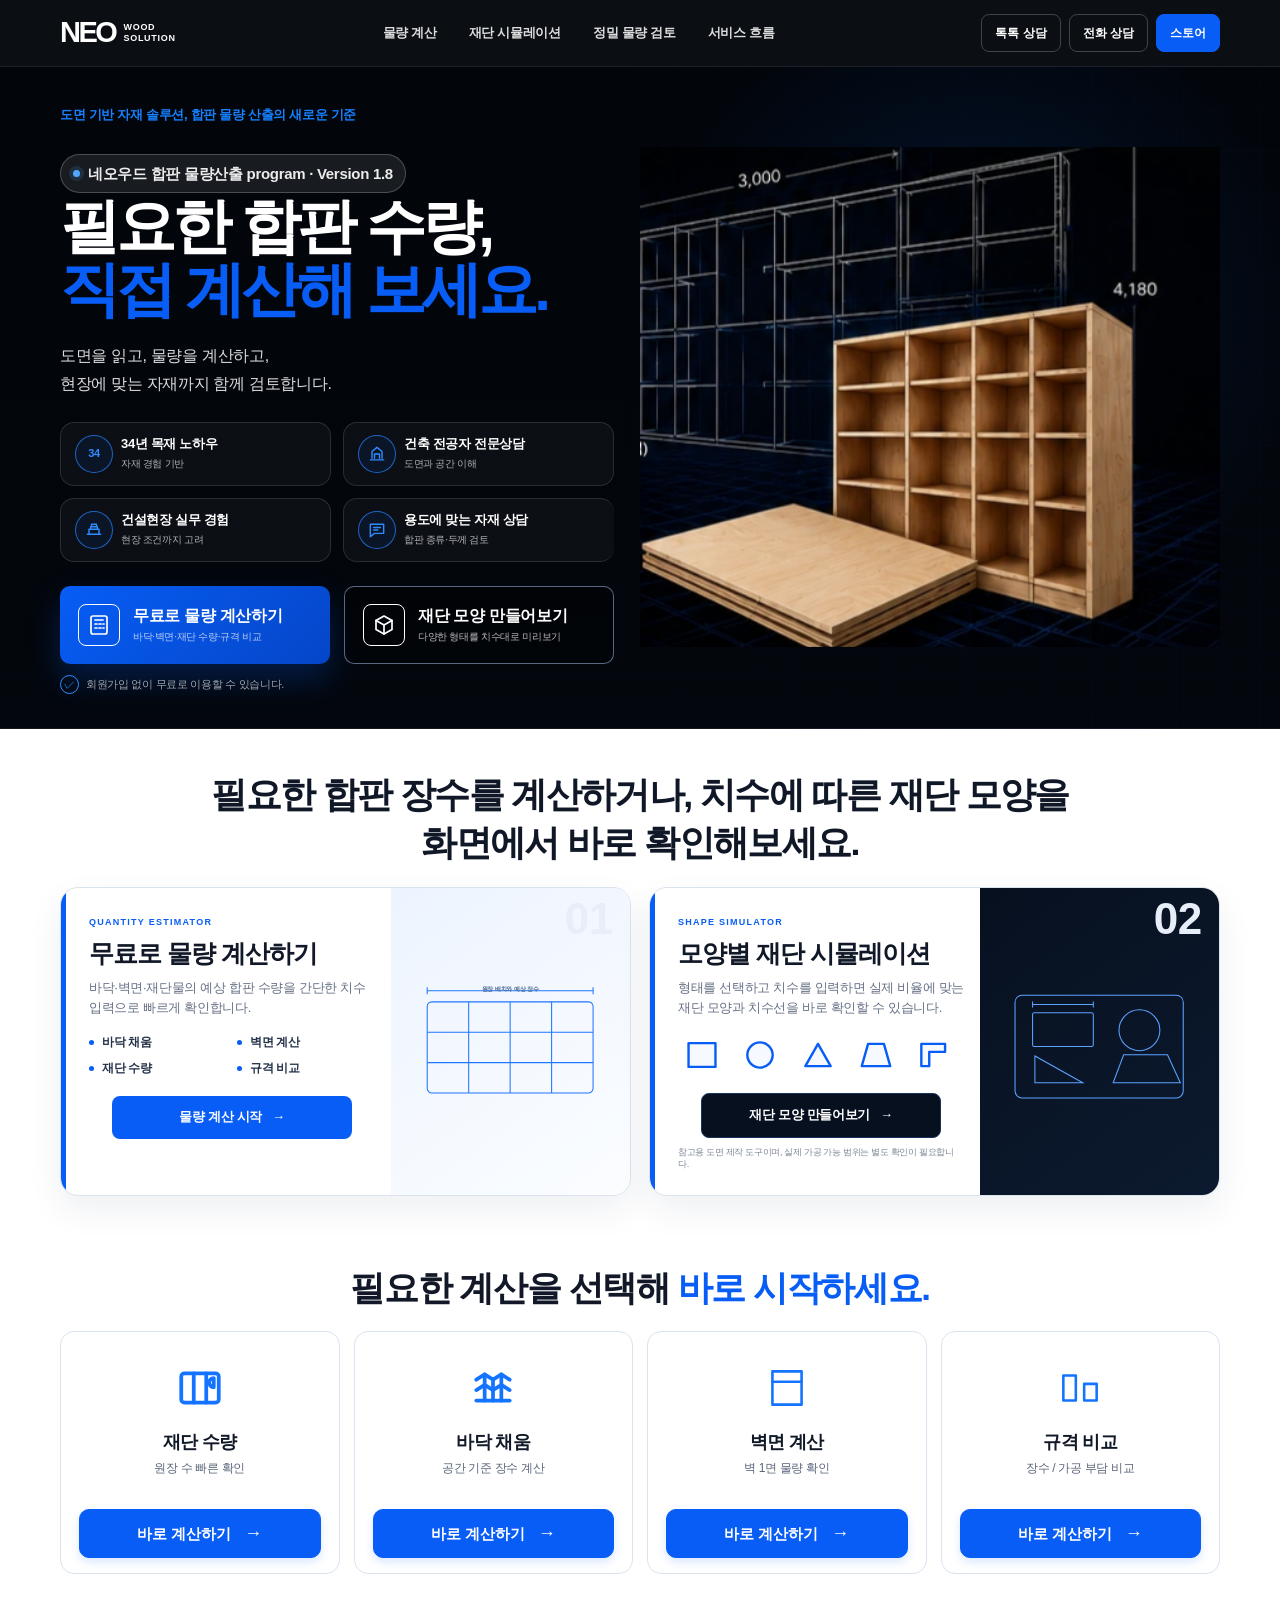
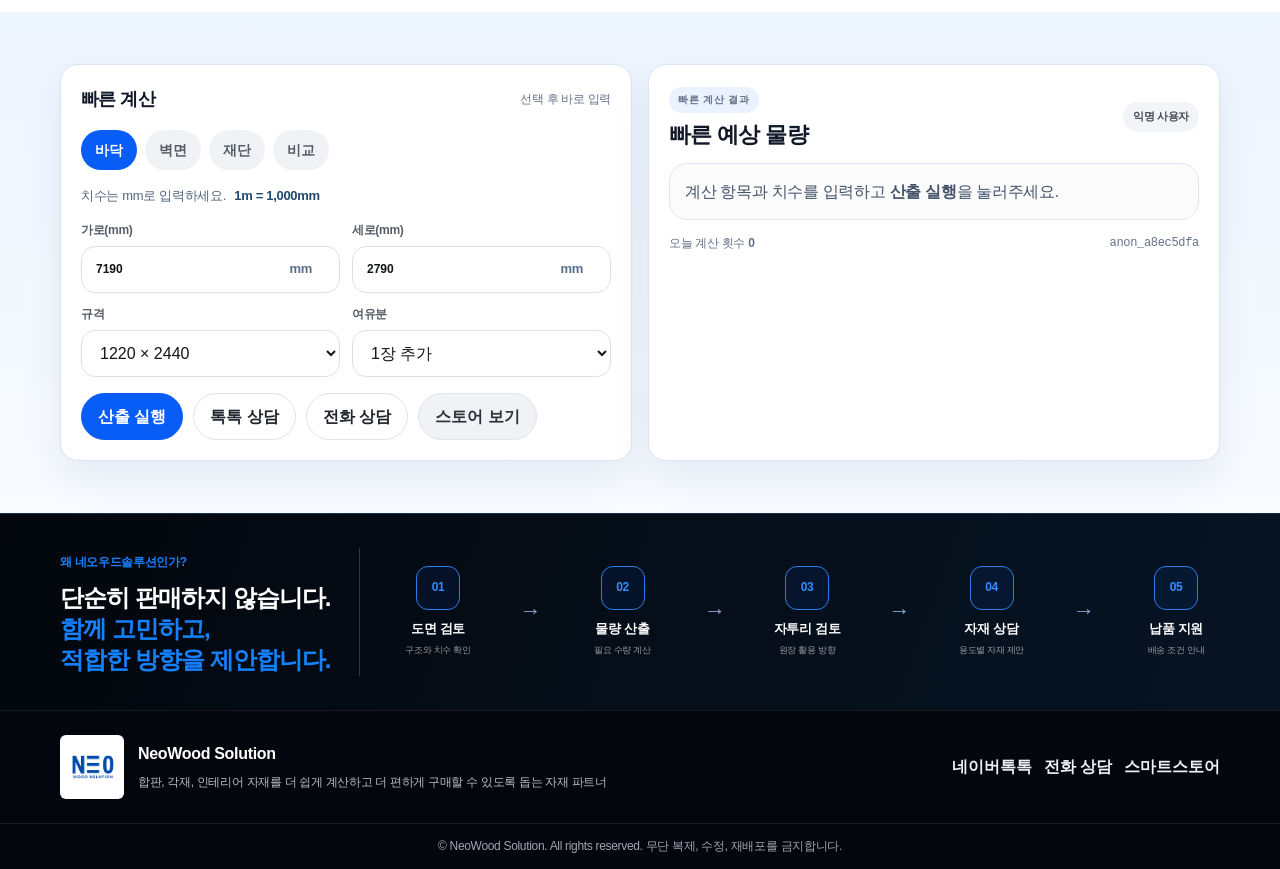
==== commit 2060783c: "Add files via upload" ====
--- a/index.html
+++ b/index.html
@@ -5,7 +5,7 @@
   <meta name="viewport" content="width=device-width, initial-scale=1.0" />
   <title>네오우드솔루션 | 합판 물량 산출기</title>
   <meta name="description" content="바닥 채움, 벽면 계산, 재단 수량, 규격 비교까지 빠르게 확인할 수 있는 네오우드솔루션 합판 물량 산출기" />
-  <link rel="stylesheet" href="./styles.css?v=20261026-review5" />
+  <link rel="stylesheet" href="./styles.css?v=20261026-complete7" />
 
   <style id="neowood-text-logo-style">
     /* Header logo: image-free, crisp text wordmark */
@@ -95,14 +95,14 @@
 
           <div class="hero-proof-grid" aria-label="네오우드솔루션 전문성">
             <div class="hero-proof-item">
-              <span class="hero-proof-icon" aria-hidden="true">33</span>
-              <div><strong>33년 목재 노하우</strong><small>자재 경험 기반</small></div>
+              <span class="hero-proof-icon" aria-hidden="true">34</span>
+              <div><strong>34년 목재 노하우</strong><small>자재 경험 기반</small></div>
             </div>
             <div class="hero-proof-item">
               <span class="hero-proof-icon" aria-hidden="true">
                 <svg viewBox="0 0 24 24" class="icon"><path d="M4 19h16M6 17V9l6-5 6 5v8M9 17v-5h6v5"/></svg>
               </span>
-              <div><strong>건축 전공</strong><small>도면과 공간 이해</small></div>
+              <div><strong>건축 전공자 전문상담</strong><small>도면과 공간 이해</small></div>
             </div>
             <div class="hero-proof-item">
               <span class="hero-proof-icon" aria-hidden="true">
@@ -343,7 +343,7 @@
   </footer>
 
   <div class="copy-toast" id="copyToast" role="status" aria-live="polite"></div>
-  <script src="./public-app.js?v=20261026-review5"></script>
+  <script src="./public-app.js?v=20261026-complete7"></script>
   <script id="neowood-optimizer-v1.8-inline">
 (() => {
   'use strict';
@@ -1194,10 +1194,10 @@
     if (eyebrow) eyebrow.textContent = '자체 개발 프로그램 정밀 검토';
 
     const title = $('.review-main-title', reviewCard);
-    if (title) title.textContent = '정밀 검토 의뢰 · 아래 3단계를 따라주세요';
+    if (title) title.textContent = '정밀 검토 의뢰';
 
     const intro = $('.review-head p', reviewCard);
-    if (intro) intro.textContent = '계산 내용은 자동으로 담깁니다. 검토 항목을 선택하고 내용을 확인한 뒤, 톡톡에 붙여넣어 보내주세요.';
+    if (intro) intro.textContent = '아래 3단계를 따라주세요. 계산 내용은 자동으로 담깁니다. 항목 선택 → 내용 확인 → 복사 후 톡톡 전송으로 의뢰할 수 있습니다.';
 
     const note = $('.result-note');
     if (note) note.textContent = '면적 기준 참고 수량입니다. 실제 필요 수량은 재단 규격과 원장 배치에 따라 늘거나 줄 수 있습니다.';
--- a/styles.css
+++ b/styles.css
@@ -984,3 +984,17 @@
 @keyframes nwStepGlow{0%,45%{outline:3px solid #7aafff;background:#eff6ff}100%{outline:3px solid transparent}}
 @media(prefers-reduced-motion:reduce){.home-page .nw-step-highlight{animation:none;outline:2px solid #7aafff}}
 @media(max-width:767px){.home-page .nw-review-next{padding:14px 0 0}.home-page .nw-review-next strong{font-size:16px}}
+
+/* v7: readable review entry, balanced section title */
+.home-page .nw-review-next strong{font-size:18px;font-weight:800;line-height:1.5;color:#173c68}
+.home-page .nw-review-next p{font-size:15px;line-height:1.65;color:#40566e;margin:8px 0 14px}
+.home-page #startReviewBtn{font-size:17px;font-weight:750;min-height:54px;padding:14px 12px;line-height:1.5}
+.home-page .nw-review-next>span{font-size:14px;line-height:1.65;color:#40566e;margin-top:12px;word-break:keep-all}
+.home-page .review-card .review-main-title{font-size:22px;line-height:1.45;margin:8px 0;word-break:keep-all}
+.home-page .review-card .review-head>p{font-size:14px;line-height:1.7;color:#52657b}
+@media(max-width:767px){
+ .home-page .nw-review-next strong{font-size:18px}
+ .home-page #startReviewBtn{font-size:16px;min-height:54px}
+ .home-page .nw-review-next>span{font-size:13px}
+ .home-page .review-card .review-main-title{font-size:21px}
+}
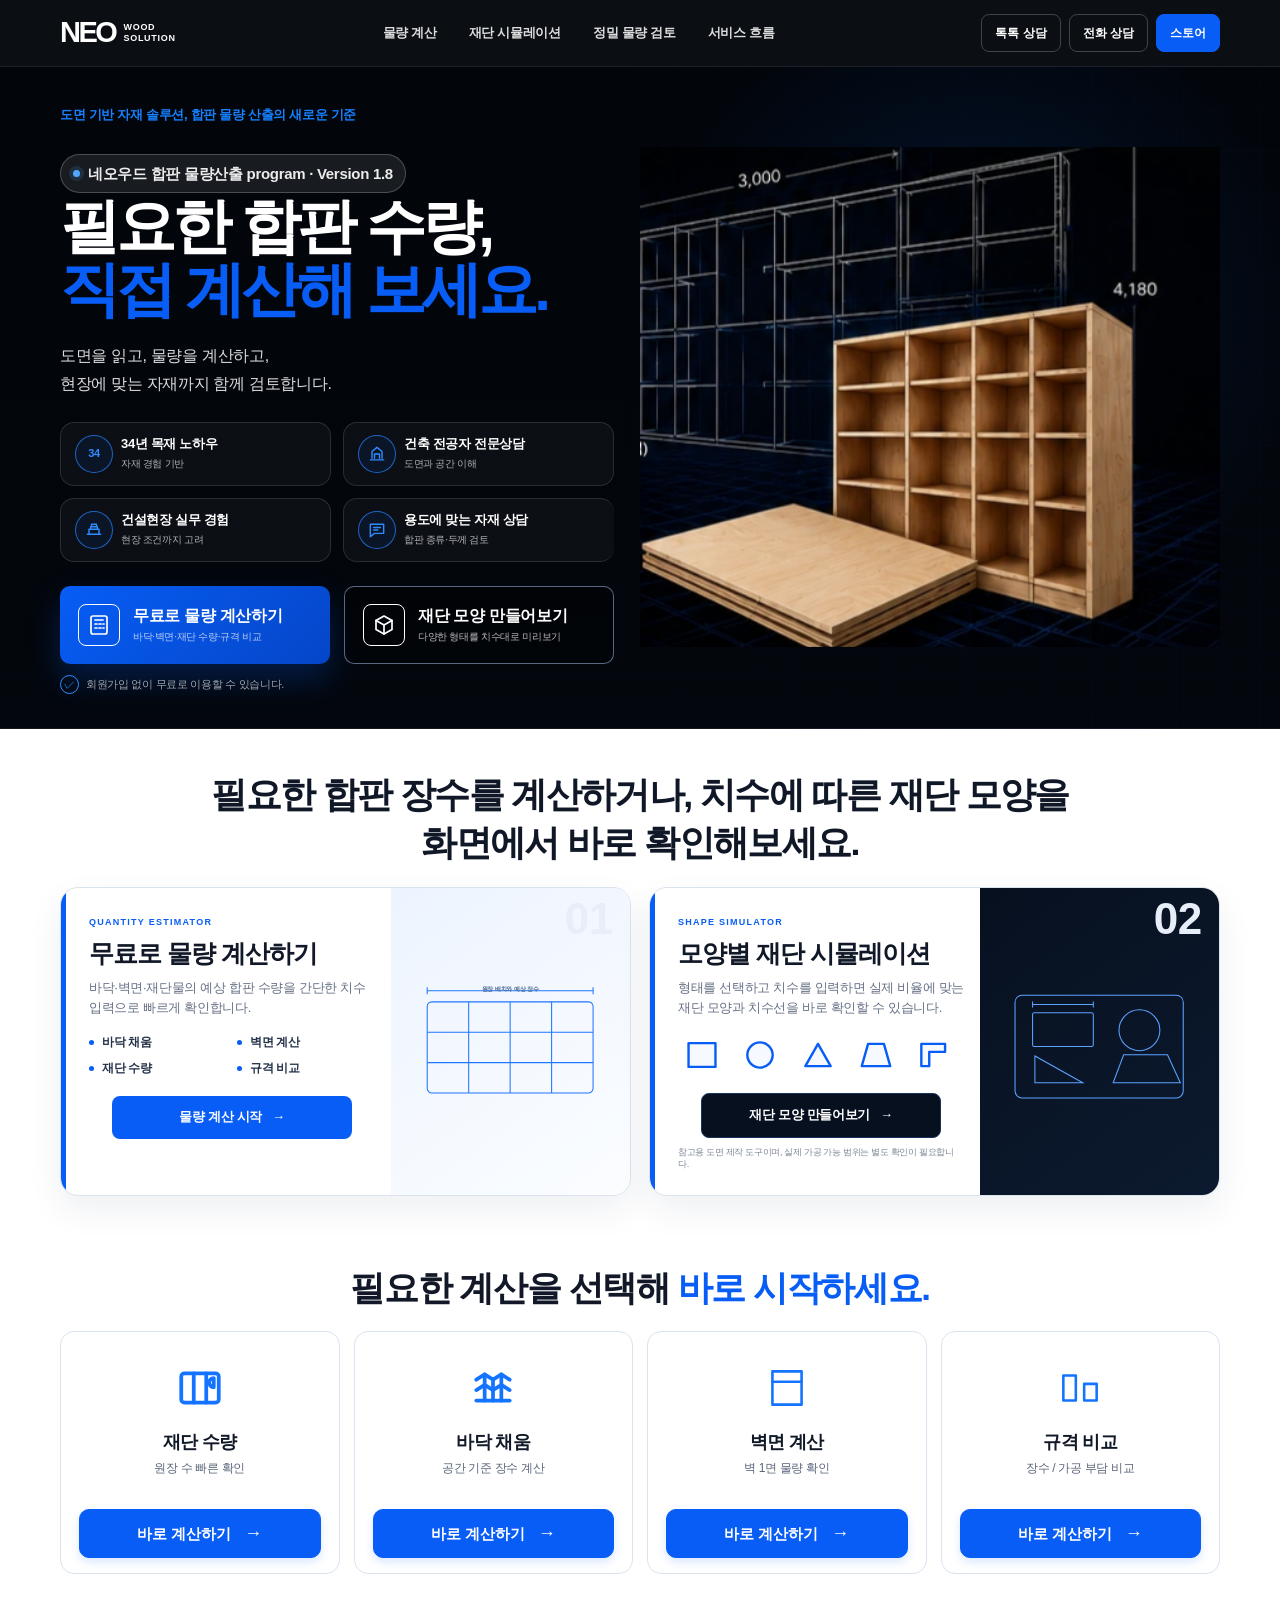
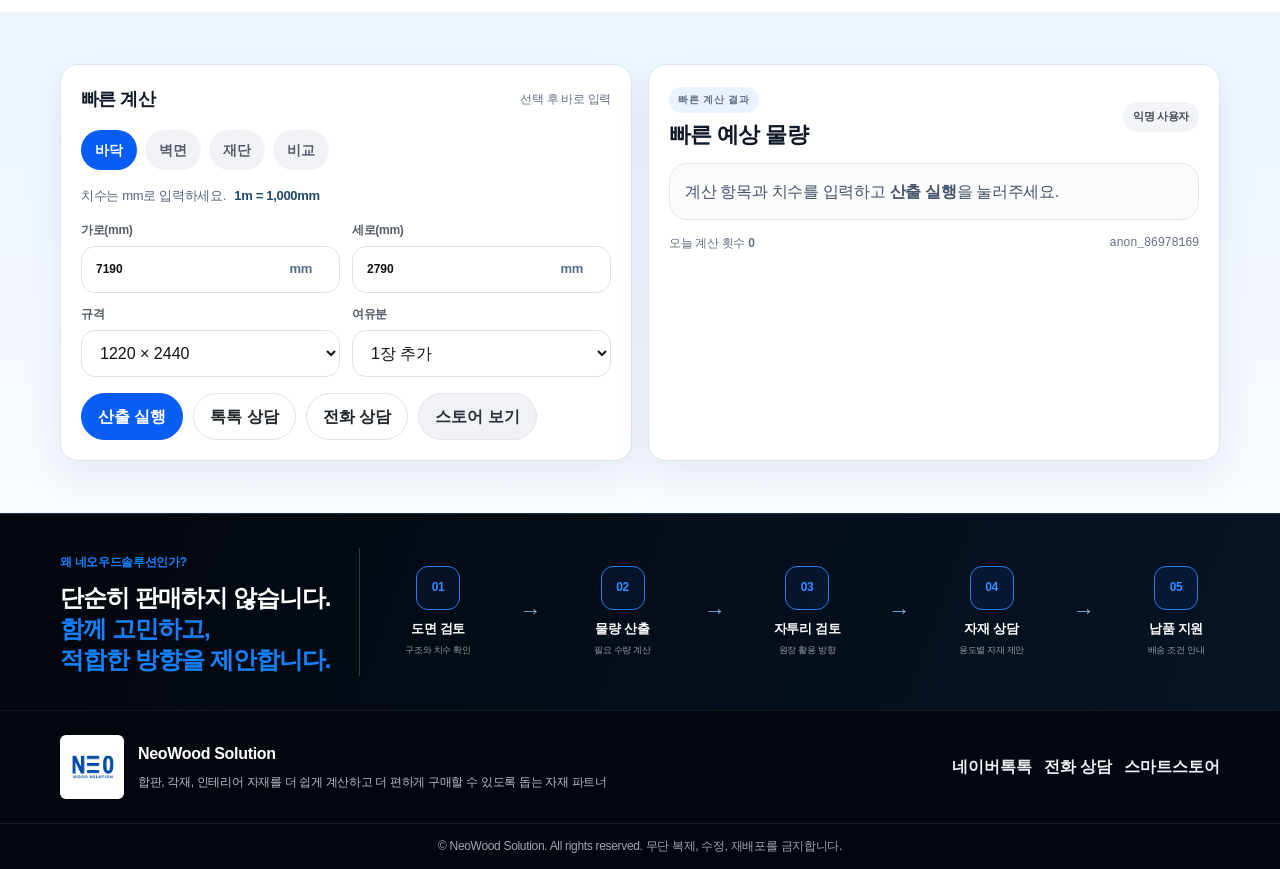
==== commit 2f58f06d: "Add files via upload" ====
--- a/index.html
+++ b/index.html
@@ -5,7 +5,7 @@
   <meta name="viewport" content="width=device-width, initial-scale=1.0" />
   <title>네오우드솔루션 | 합판 물량 산출기</title>
   <meta name="description" content="바닥 채움, 벽면 계산, 재단 수량, 규격 비교까지 빠르게 확인할 수 있는 네오우드솔루션 합판 물량 산출기" />
-  <link rel="stylesheet" href="./styles.css?v=20261026-complete7" />
+  <link rel="stylesheet" href="./styles.css?v=20261026-copy8" />
 
   <style id="neowood-text-logo-style">
     /* Header logo: image-free, crisp text wordmark */
@@ -343,7 +343,7 @@
   </footer>
 
   <div class="copy-toast" id="copyToast" role="status" aria-live="polite"></div>
-  <script src="./public-app.js?v=20261026-complete7"></script>
+  <script src="./public-app.js?v=20261026-copy8"></script>
   <script id="neowood-optimizer-v1.8-inline">
 (() => {
   'use strict';
@@ -1369,15 +1369,12 @@
     if(box) box.classList.toggle('nw-has-result', !!box.querySelector('.quick-result-card'));
     fold(document.querySelector('.nw-review-proof'), '자체 프로그램 검토 예시 보기', 'nw-proof-fold');
     fold(document.querySelector('.neowood-process-grid'), '네오우드솔루션의 검토·납품 과정 보기', 'nw-process-fold');
-    document.querySelectorAll('.message-preview').forEach(el=>{
-      if(!el.dataset.mobileReady){ el.open = !media.matches; el.dataset.mobileReady='1'; }
-    });
   }
   update();
   const result = document.querySelector('#resultArea');
   if(result) new MutationObserver(update).observe(result,{childList:true,subtree:true});
   media.addEventListener('change',()=>{
-    document.querySelectorAll('.nw-responsive-fold,.message-preview').forEach(el=>el.open=!media.matches);
+    document.querySelectorAll('.nw-responsive-fold').forEach(el=>el.open=!media.matches);
     update();
   });
 })();
--- a/styles.css
+++ b/styles.css
@@ -998,3 +998,13 @@
  .home-page .nw-review-next>span{font-size:13px}
  .home-page .review-card .review-main-title{font-size:21px}
 }
+
+/* Always-visible step 2 with explicit copy action */
+.home-page .nw-message-panel{margin-top:12px;border:1px solid #d5deeb;border-radius:12px;overflow:hidden;background:#fff}
+.home-page .nw-message-toolbar{display:flex;align-items:center;justify-content:space-between;gap:12px;padding:12px;background:#f3f7fc}
+.home-page .nw-message-toolbar label{font-size:14px;font-weight:700;color:#264464}
+.home-page #copyMessageBtn{min-height:44px;padding:10px 14px;font-size:14px;font-weight:700;background:#fff;color:#0751c4;border-color:#8eb6ed;white-space:normal;line-height:1.5}
+.home-page .nw-message-panel textarea{display:block;width:100%;box-sizing:border-box;border:0;border-radius:0;padding:14px;font-size:15px;line-height:1.7;min-height:300px;resize:vertical;color:#21364c;background:#fff}
+.home-page .nw-message-status{margin:0;padding:0 14px 12px;font-size:13px;line-height:1.6;color:#245488}
+.home-page .nw-message-status:empty{display:none}
+@media(max-width:767px){.home-page .nw-message-toolbar{align-items:stretch;flex-direction:column;gap:8px}.home-page #copyMessageBtn{width:100%;min-height:46px}.home-page .nw-message-panel textarea{font-size:16px;min-height:320px}}
